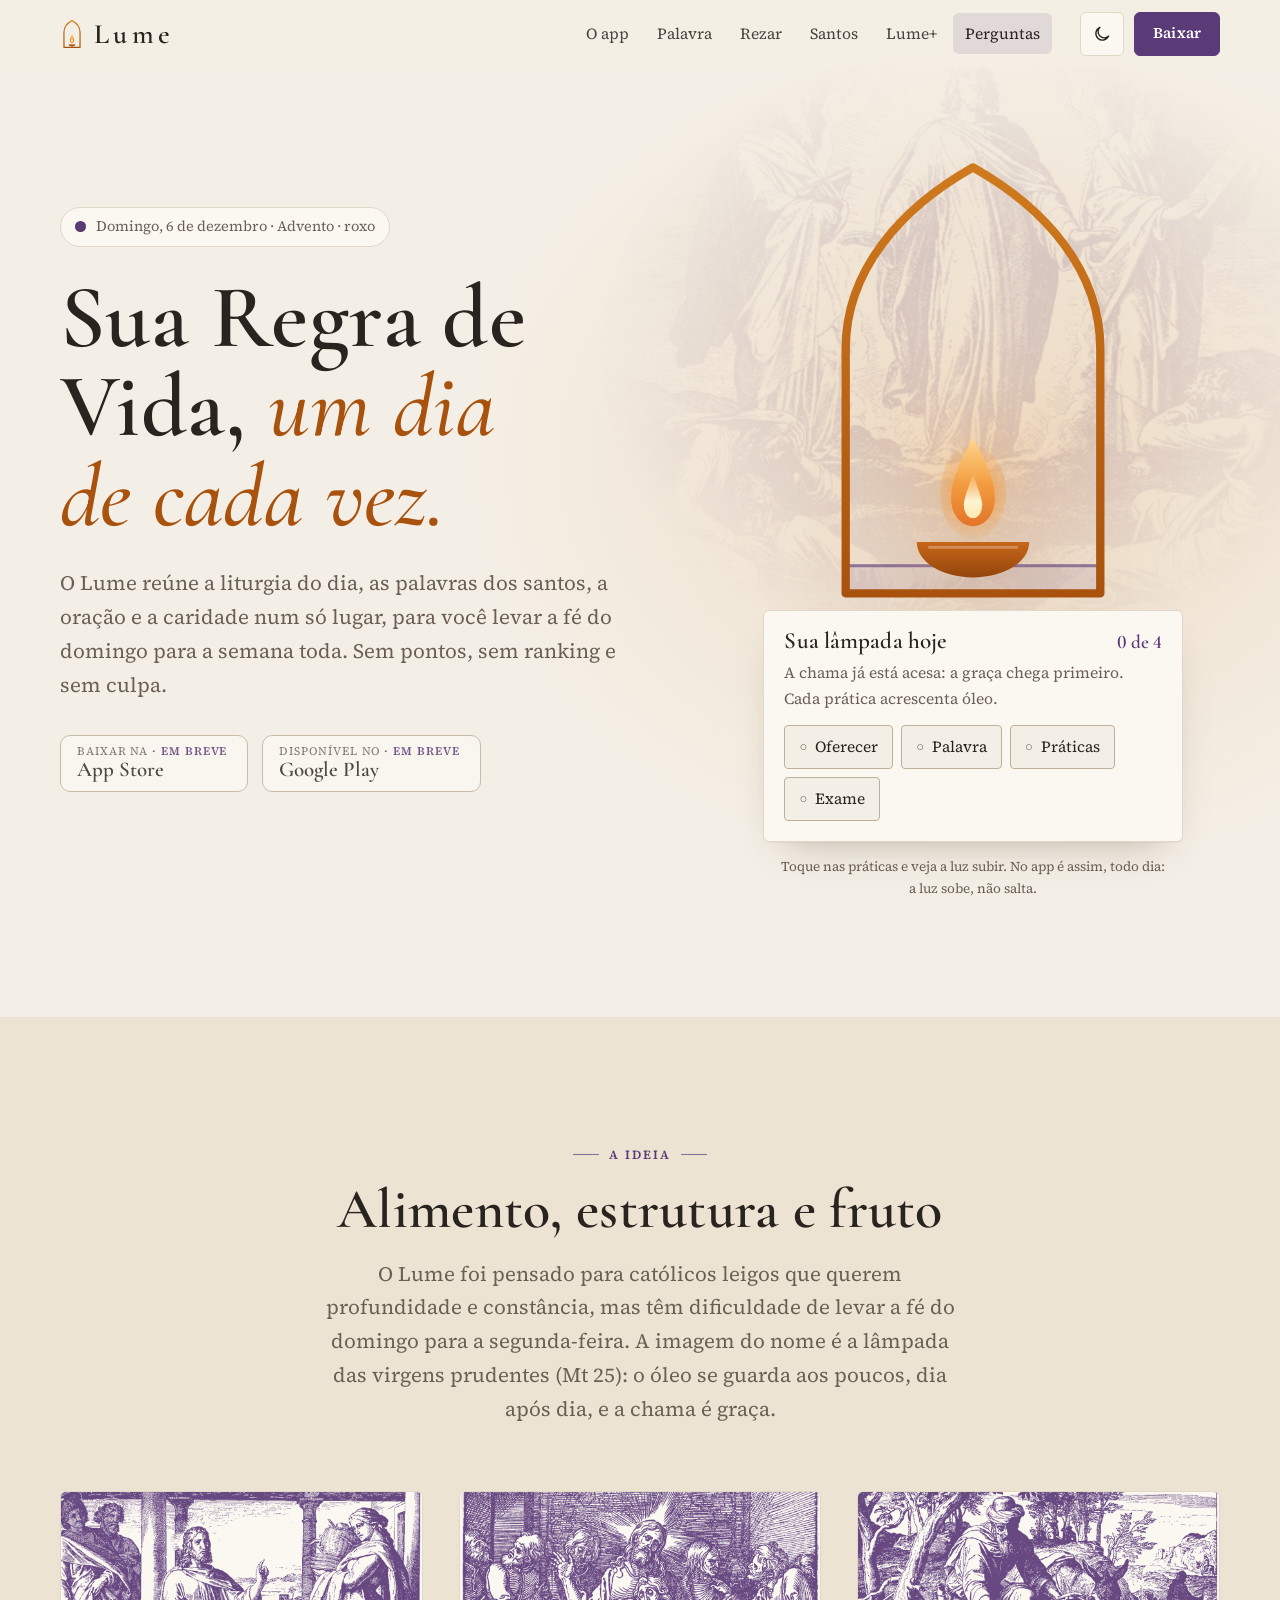
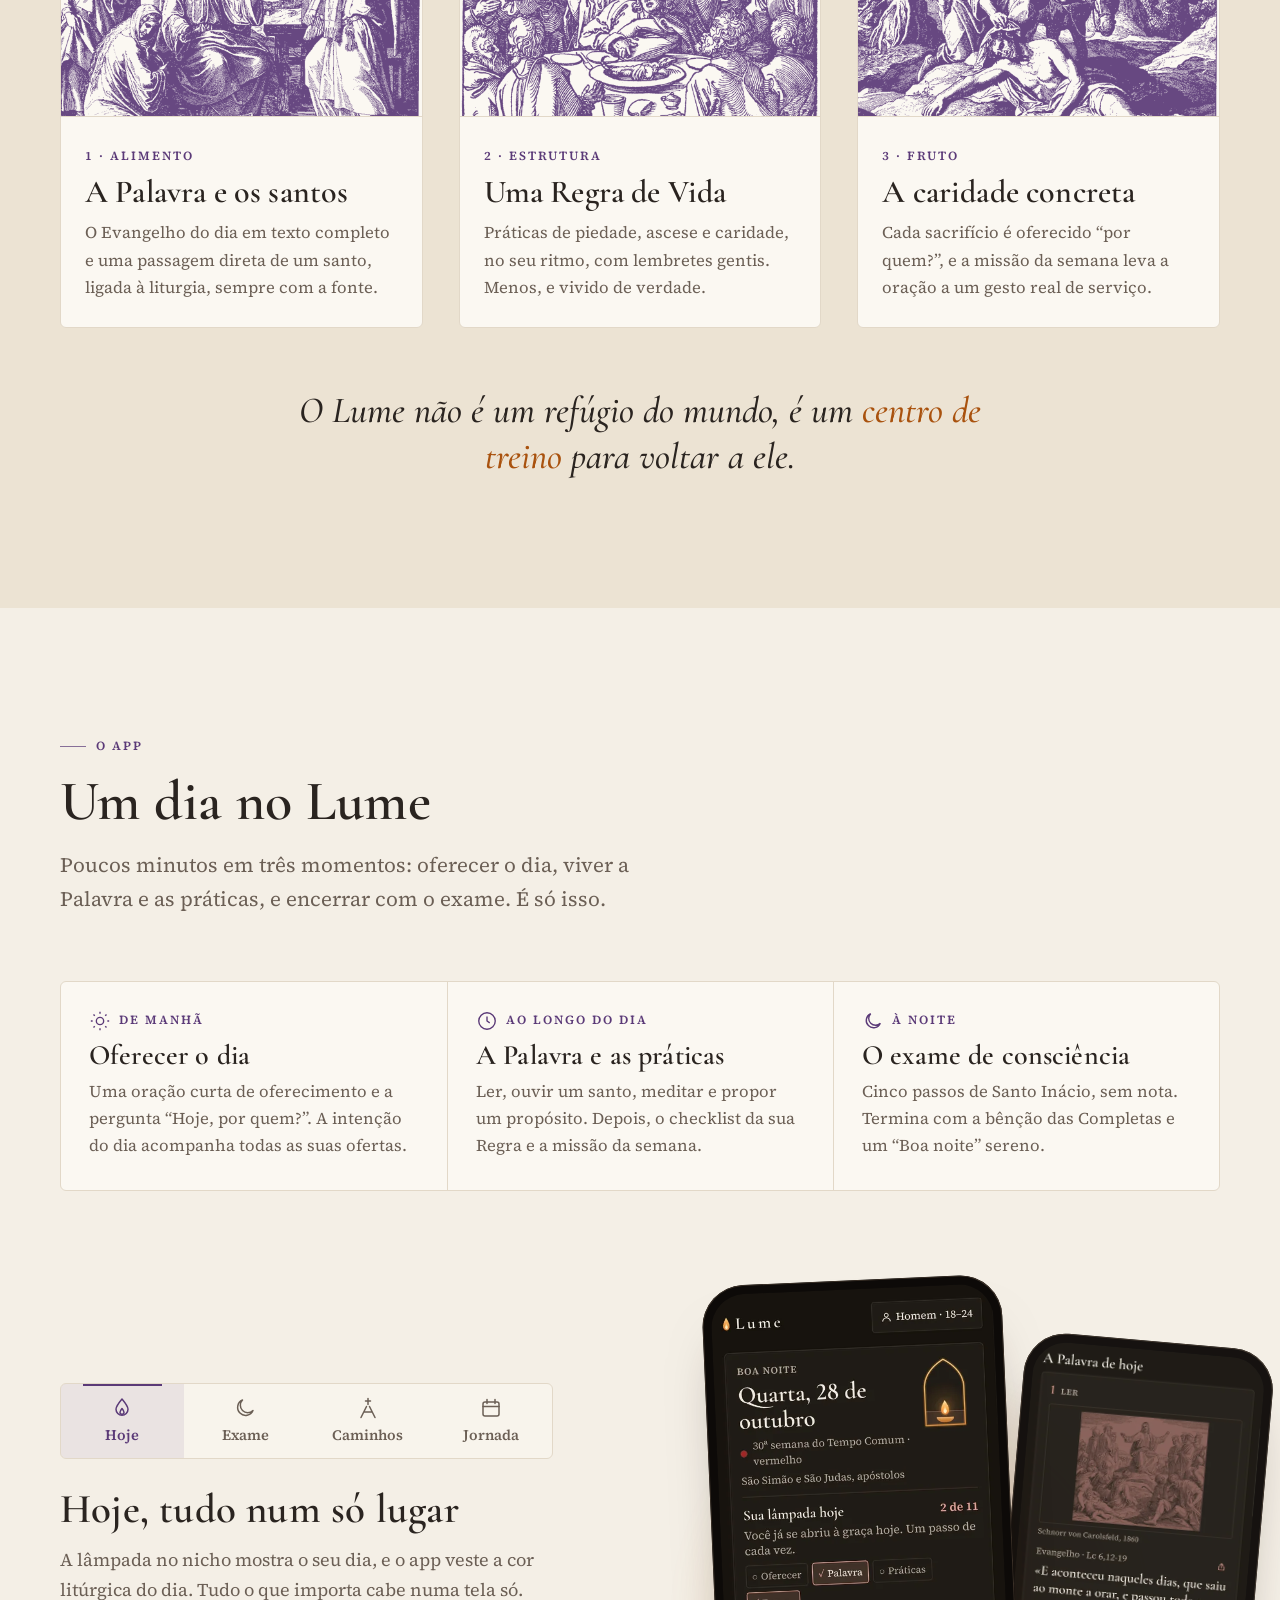
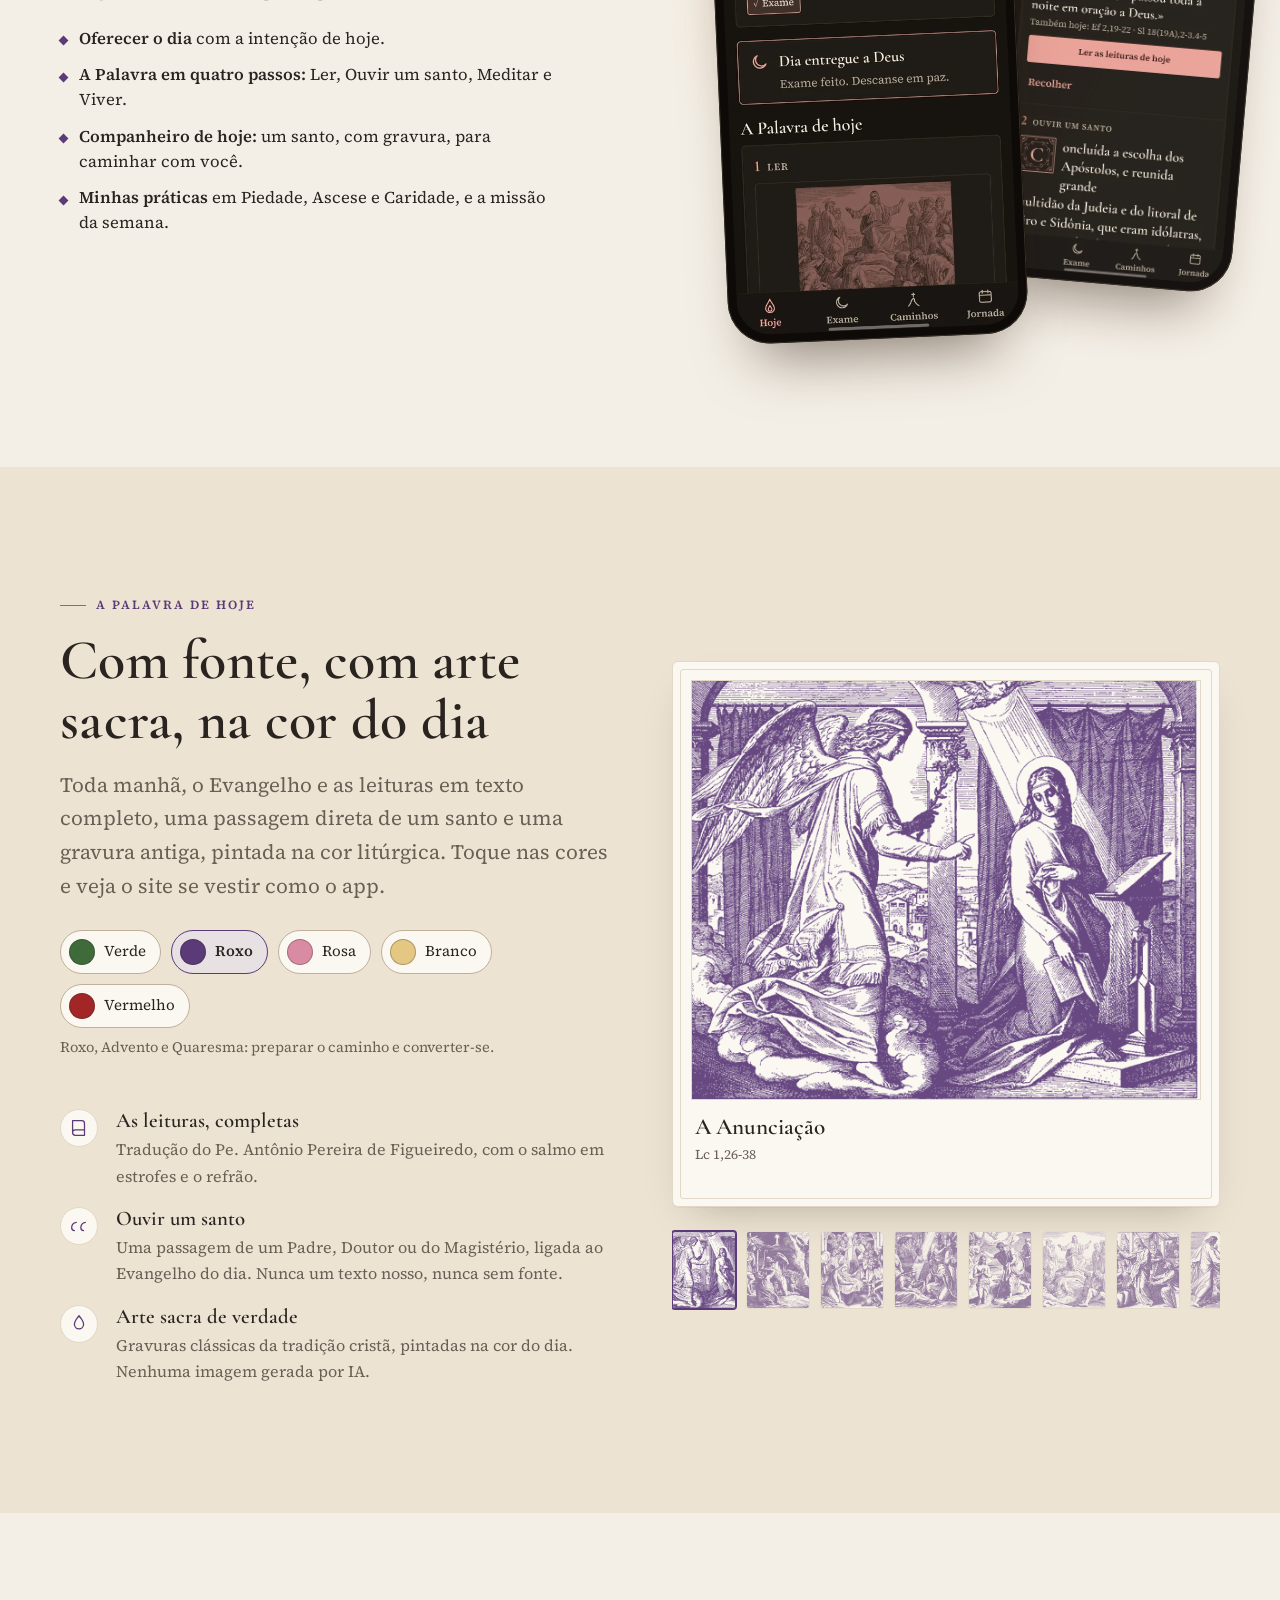
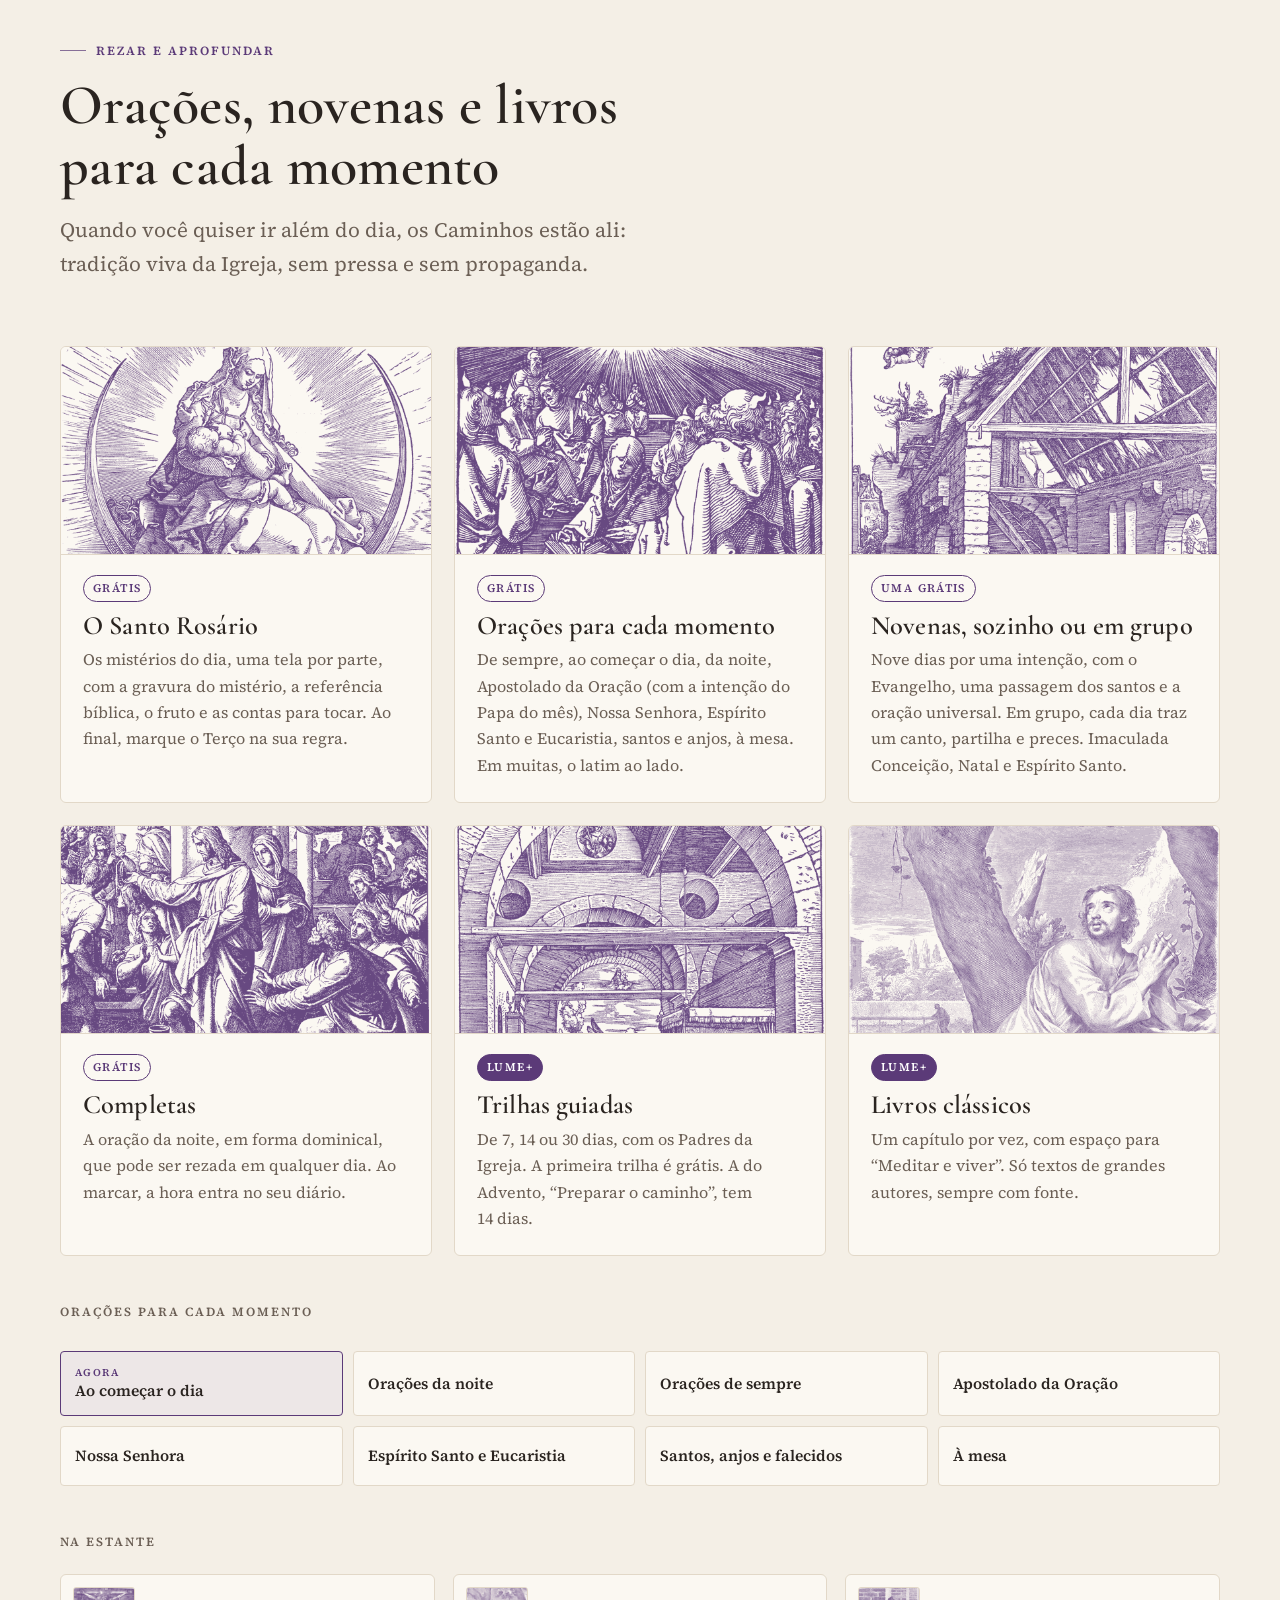
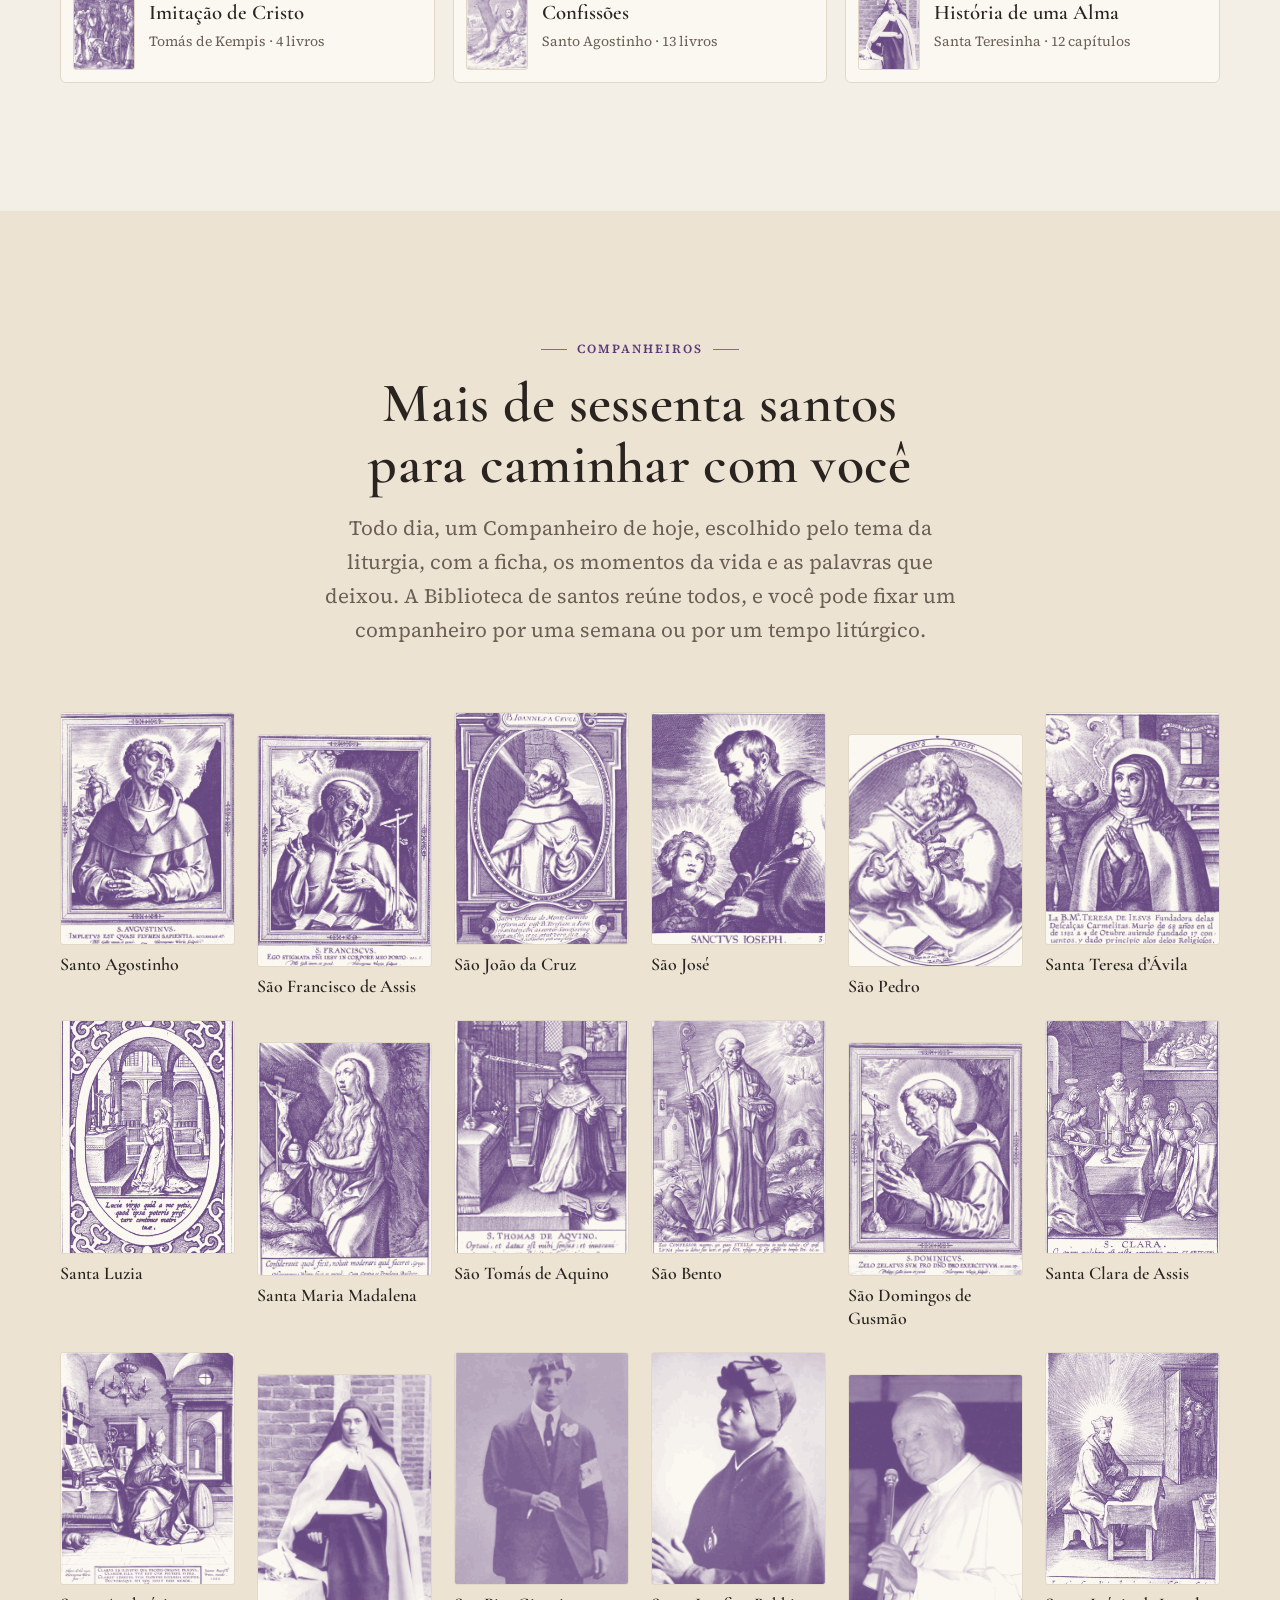
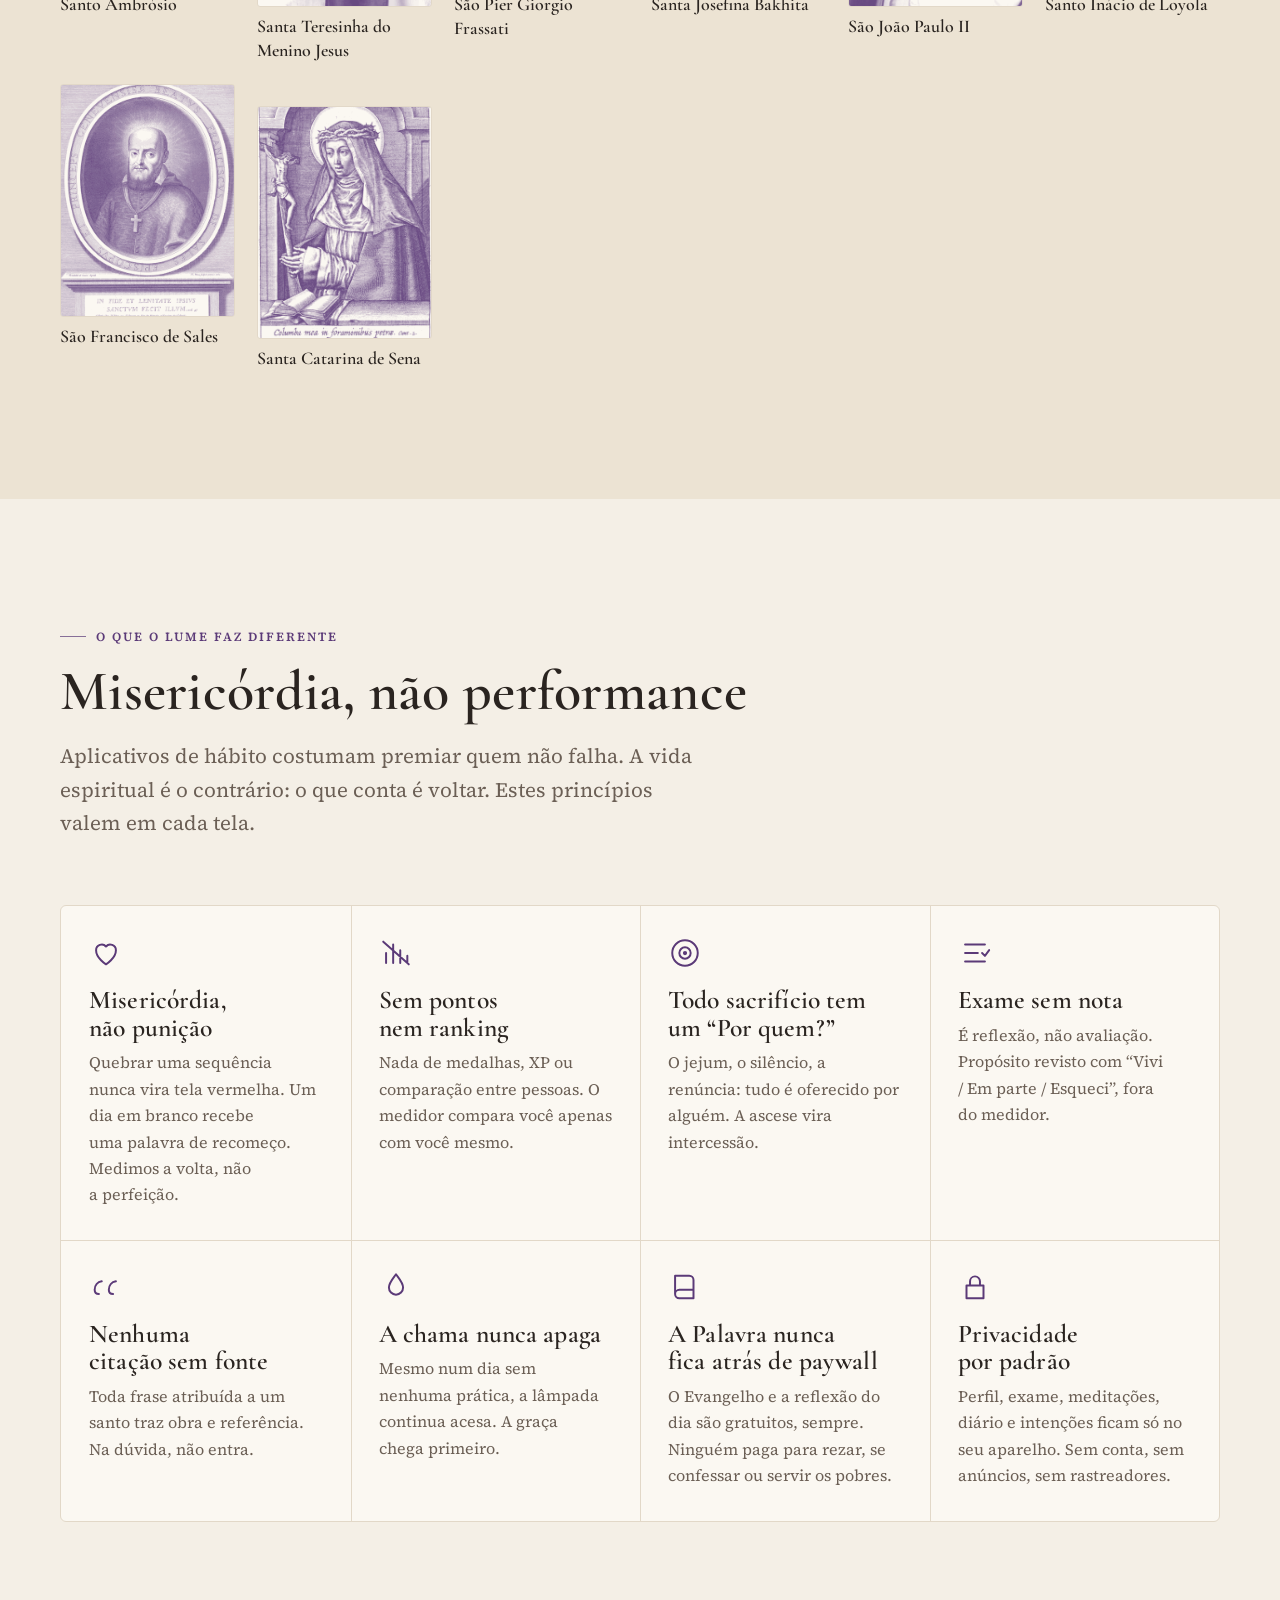
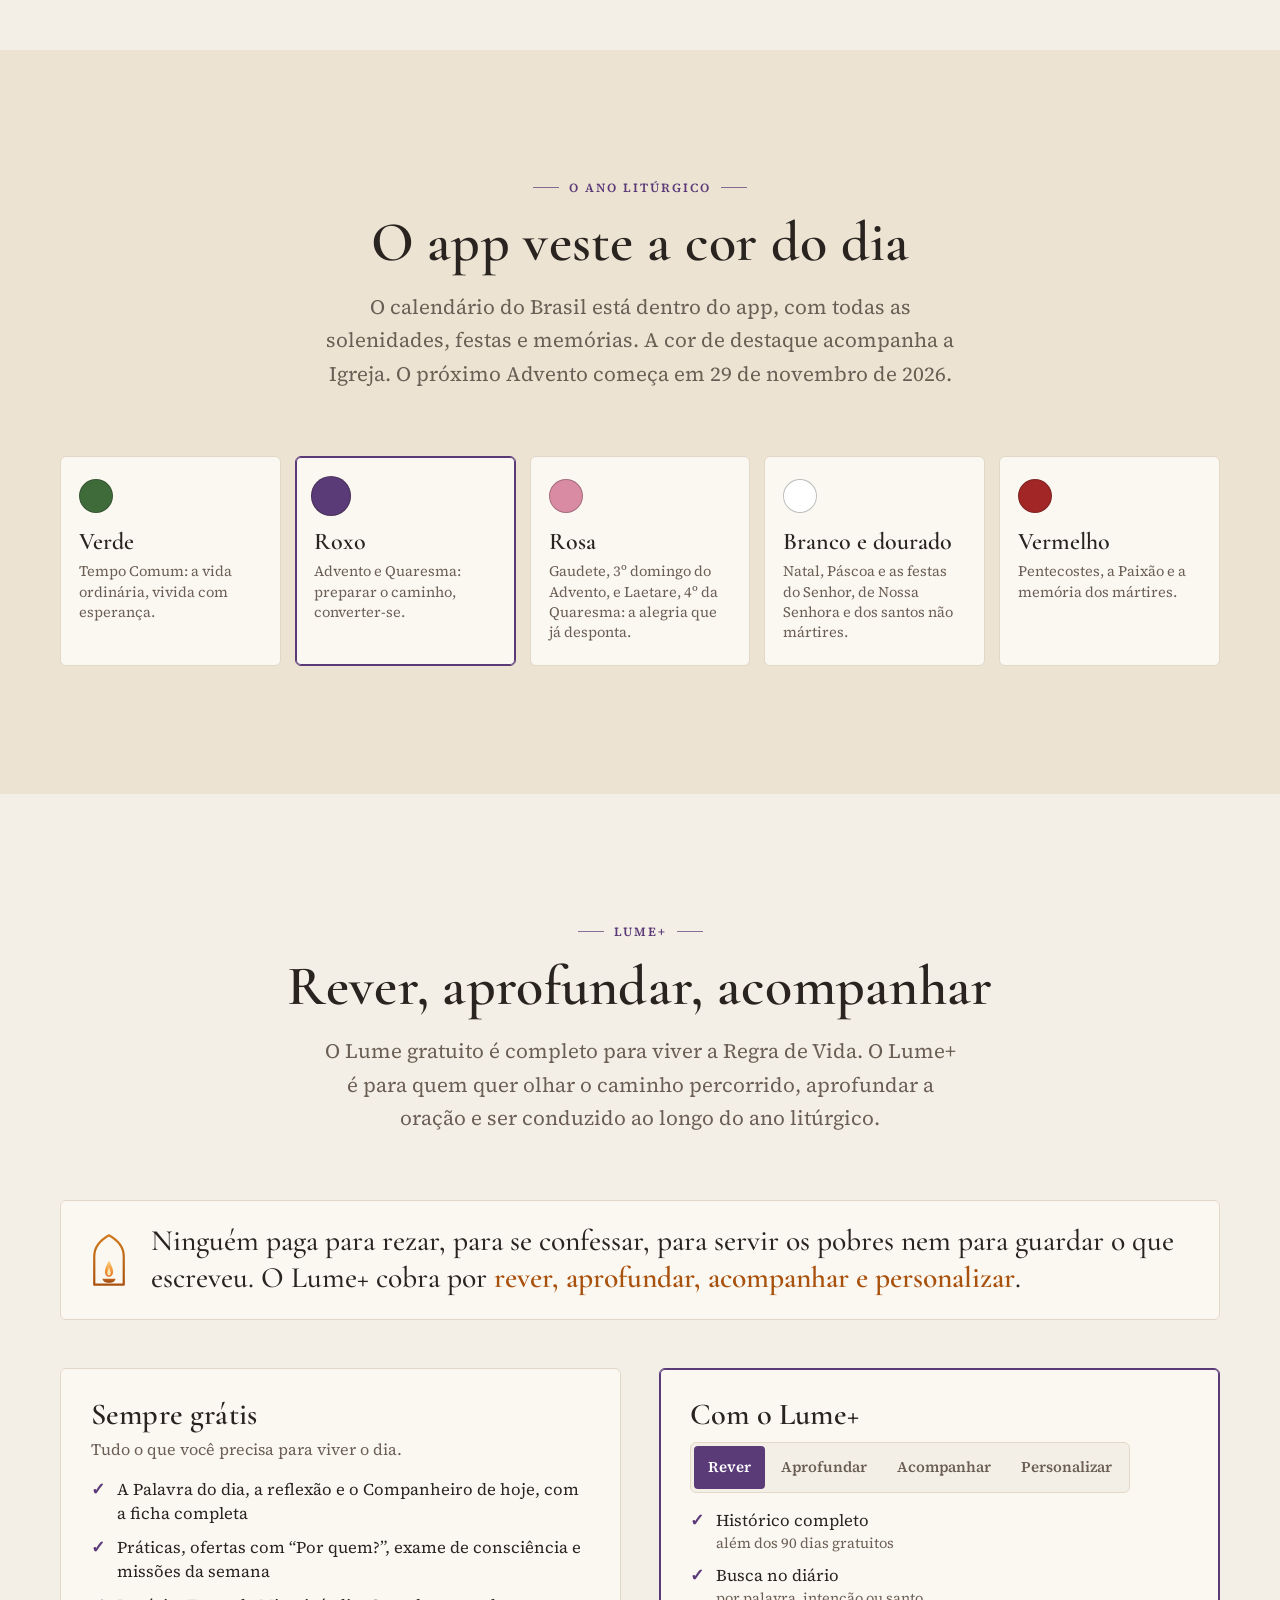
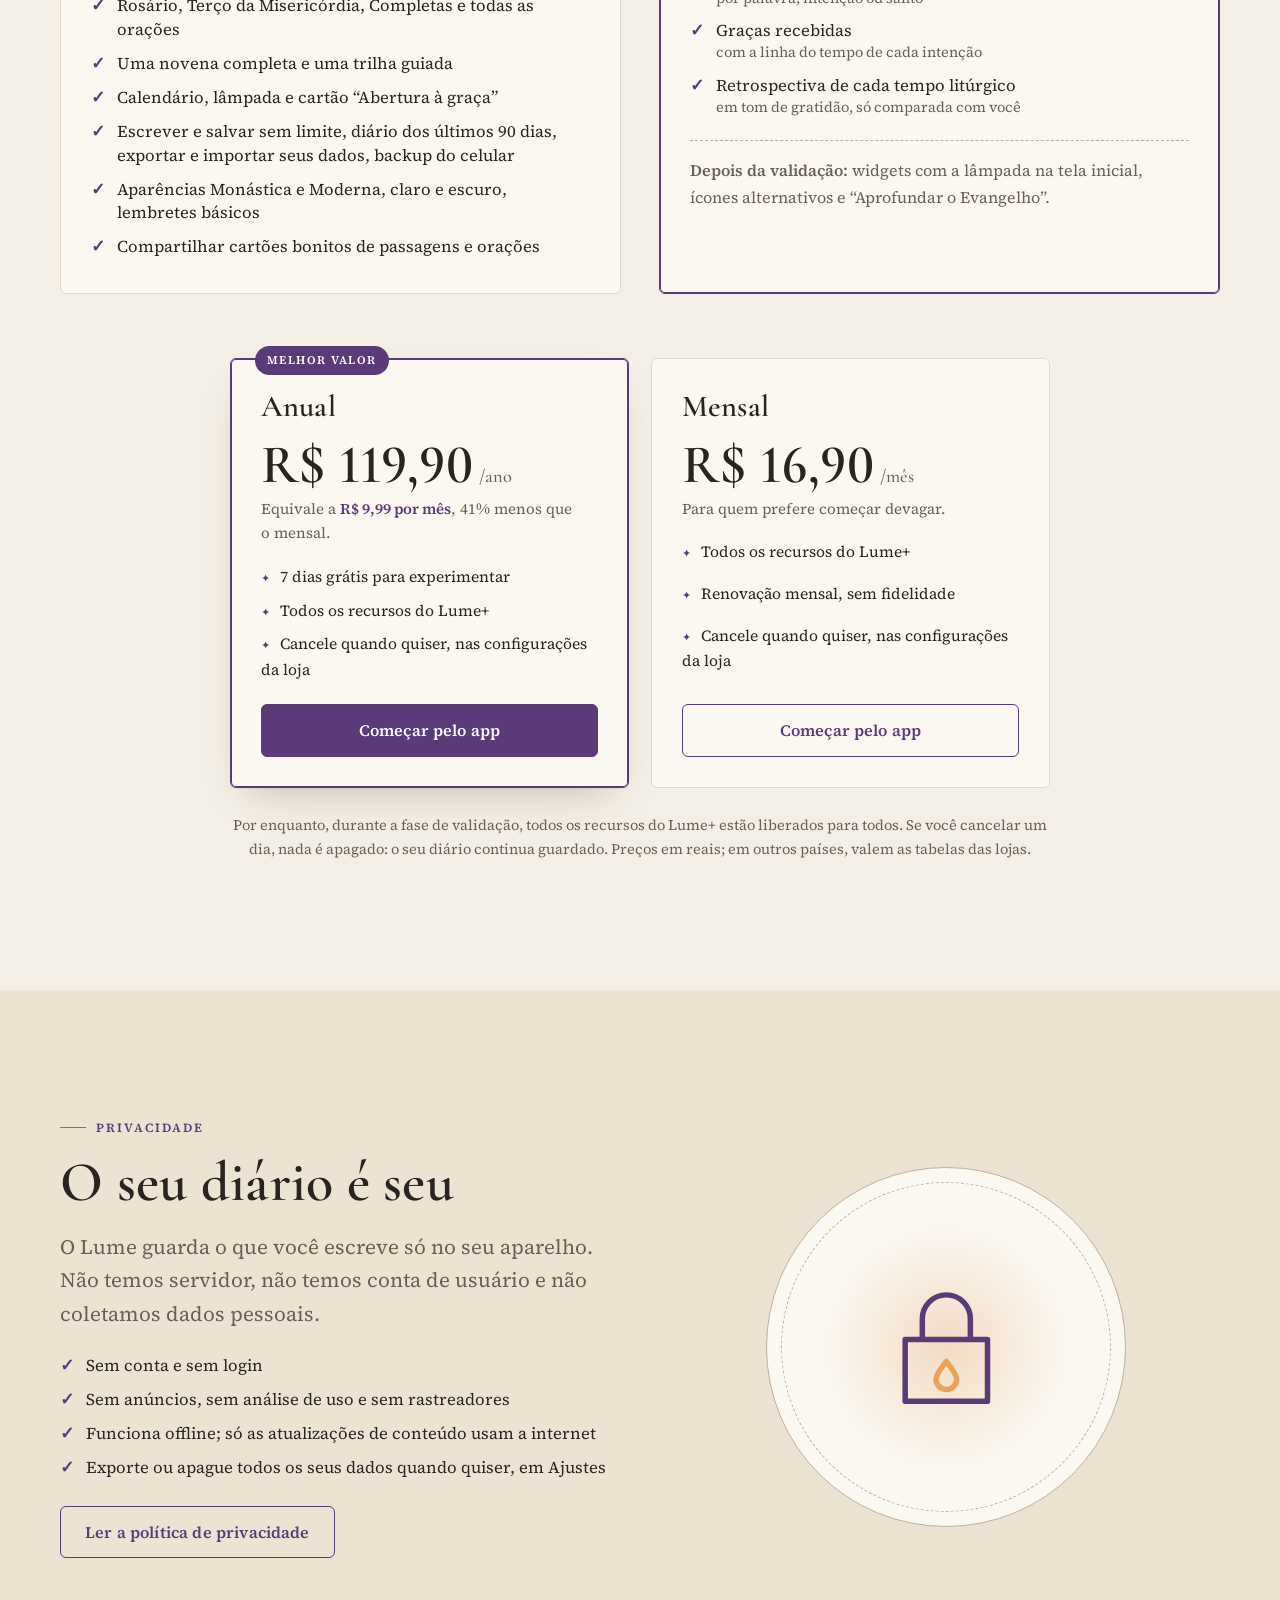
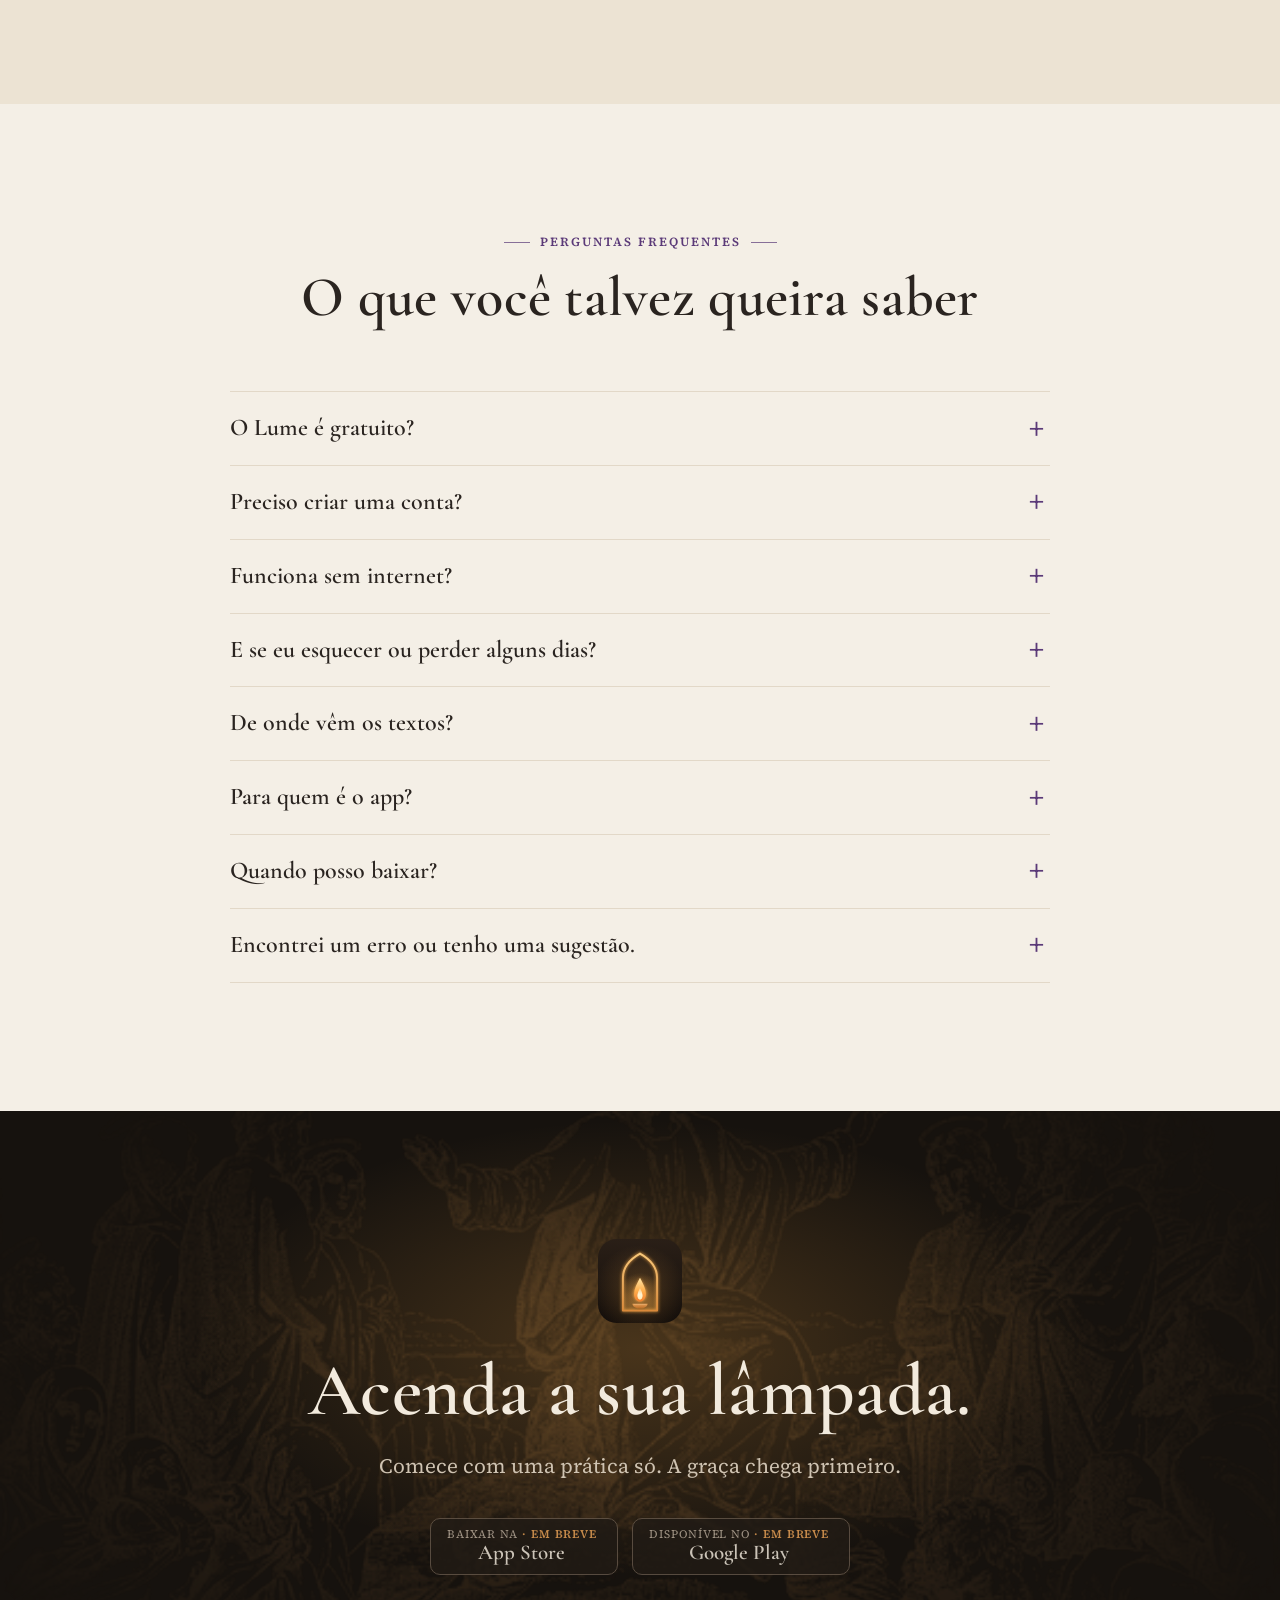
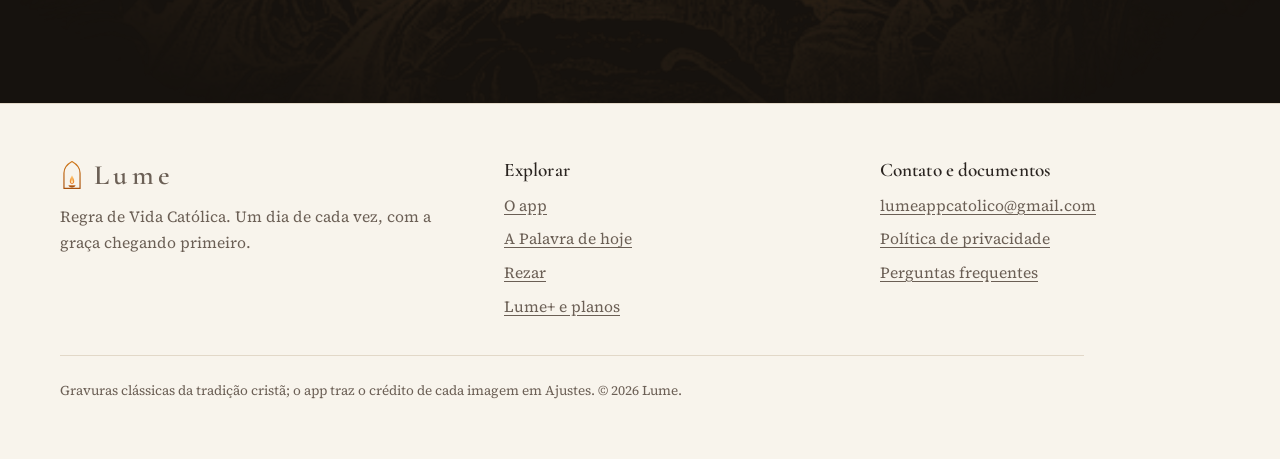
==== index.html @ f5102b64 "Site: remove excesso de menções a domínio público e autoria Co-Authored-By: Claude Sonnet 5.5 <norep" ====
<!doctype html>
<html lang="pt-BR" class="no-js" data-cor="verde">
<head>
<meta charset="utf-8">
<meta name="viewport" content="width=device-width, initial-scale=1, viewport-fit=cover">
<title>Lume — Regra de Vida Católica</title>
<meta name="description" content="O Lume ajuda você a viver uma Regra de Vida católica um dia de cada vez: liturgia do dia, palavras dos santos, orações, exame de consciência e caridade. Sem conta, sem anúncios, tudo no seu aparelho.">
<meta name="theme-color" content="#F4EFE6" media="(prefers-color-scheme: light)">
<meta name="theme-color" content="#16120E" media="(prefers-color-scheme: dark)">
<meta name="color-scheme" content="light dark">
<link rel="canonical" href="https://meiemordem-ui.github.io/lume-privacidade/">
<meta property="og:type" content="website">
<meta property="og:locale" content="pt_BR">
<meta property="og:title" content="Lume — Sua Regra de Vida, um dia de cada vez">
<meta property="og:description" content="Liturgia do dia, palavras dos santos, oração e caridade num só lugar. Sem pontos, sem ranking e sem culpa.">
<meta property="og:image" content="https://meiemordem-ui.github.io/lume-privacidade/img/og.jpg">
<meta property="og:url" content="https://meiemordem-ui.github.io/lume-privacidade/">
<meta name="twitter:card" content="summary_large_image">
<link rel="icon" href="favicon.png" type="image/png">
<link rel="apple-touch-icon" href="apple-touch-icon.png">
<link rel="preload" href="fonts/cormorant-garamond-latin-600-normal.woff2" as="font" type="font/woff2" crossorigin>
<link rel="preload" href="fonts/source-serif-4-latin-400-normal.woff2" as="font" type="font/woff2" crossorigin>
<link rel="stylesheet" href="site.css">
<script>
/* Tema e cor antes da pintura (sem flash). Tudo opcional e só neste aparelho. */
(function(){var d=document.documentElement;d.classList.remove('no-js');
try{var t=localStorage.getItem('lume-tema');if(t==='claro'||t==='escuro'){d.dataset.theme=t==='escuro'?'dark':'light'}}catch(e){}
if(!d.dataset.theme){d.dataset.theme=matchMedia('(prefers-color-scheme: dark)').matches?'dark':'light'}})();
</script>
</head>
<body>
<a class="skip" href="#conteudo">Ir para o conteúdo</a>

<!-- Sprite: lâmpada no nicho (desenho do ícone do app) -->
<svg width="0" height="0" style="position:absolute" aria-hidden="true" focusable="false">
  <defs>
    <linearGradient id="sArco" x1="0" y1="0" x2="0" y2="1"><stop offset="0" stop-color="#D07A1E"/><stop offset="1" stop-color="#A9520E"/></linearGradient>
    <linearGradient id="sTaca" x1="0" y1="0" x2="0" y2="1"><stop offset="0" stop-color="#C7671A"/><stop offset="1" stop-color="#94450C"/></linearGradient>
    <linearGradient id="sChama" x1="0" y1="0" x2="0" y2="1"><stop offset="0" stop-color="#FFD68A"/><stop offset=".55" stop-color="#F29A3E"/><stop offset="1" stop-color="#E2742A"/></linearGradient>
    <symbol id="lampada" viewBox="0 0 100 124">
      <path d="M16.5 118V53.6C16.5 33 31 16.6 50 5.9C69 16.6 83.5 33 83.5 53.6V118Z" fill="none" stroke="url(#sArco)" stroke-width="5" stroke-linejoin="round"/>
      <path d="M35.2 104.5H64.8C64.8 109.6 58.4 113.8 50 113.8C41.6 113.8 35.2 109.6 35.2 104.5Z" fill="url(#sTaca)"/>
      <path d="M50 62.9C54.6 71.7 59.3 80 59.3 88.5C59.3 95.4 55.1 100.3 50 100.3C44.9 100.3 40.7 95.4 40.7 88.5C40.7 80 45.4 71.7 50 62.9Z" fill="url(#sChama)"/>
      <path d="M50 78.4C51.8 82.8 53.9 89.3 53.9 91C53.9 94.6 52.2 96.9 50 96.9C47.8 96.9 46.1 94.6 46.1 91C46.1 89.3 48.2 82.8 50 78.4Z" fill="#FFE9B5"/>
    </symbol>
  </defs>
</svg>

<header class="hdr" id="topo">
  <div class="wrap">
    <a class="brand" href="#topo" aria-label="Lume, início"><svg aria-hidden="true"><use href="#lampada"/></svg><span>Lume</span></a>
    <nav class="nav" id="nav" aria-label="Principal">
      <a href="#app">O app</a>
      <a href="#palavra">Palavra</a>
      <a href="#rezar">Rezar</a>
      <a href="#santos">Santos</a>
      <a href="#lumeplus">Lume+</a>
      <a href="#perguntas">Perguntas</a>
    </nav>
    <div class="hdr-tools">
      <button class="icon-btn" id="tema" type="button" aria-label="Alternar claro e escuro" title="Claro / escuro">
        <svg viewBox="0 0 24 24" aria-hidden="true"><path class="sun" d="M12 8a4 4 0 1 0 0 8 4 4 0 0 0 0-8zM12 2v2M12 20v2M4.9 4.9l1.4 1.4M17.7 17.7l1.4 1.4M2 12h2M20 12h2M4.9 19.1l1.4-1.4M17.7 6.3l1.4-1.4"/></svg>
      </button>
      <a class="btn" href="#baixar">Baixar</a>
      <button class="icon-btn burger" id="burger" type="button" aria-label="Abrir menu" aria-expanded="false" aria-controls="nav">
        <svg viewBox="0 0 24 24" aria-hidden="true"><path d="M4 7h16M4 12h16M4 17h16"/></svg>
      </button>
    </div>
  </div>
  <div class="progress" id="progress" aria-hidden="true"></div>
</header>

<main id="conteudo">

<!-- HERO -->
<section class="hero" id="inicio" aria-labelledby="h-hero">
  <div class="hero-bg" aria-hidden="true"><div class="grav-bg" style="--ar:560/461;--img:url(img/gravuras/schnorr-195.webp)"></div></div>
  <div class="wrap hero-grid">
    <div>
      <p class="today rv" id="hoje"><span class="dot"></span><span id="hoje-txt">Regra de Vida Católica</span></p>
      <h1 id="h-hero" class="rv" style="--d:.05s">Sua Regra de Vida, <em>um dia de cada vez.</em></h1>
      <p class="lead rv" style="--d:.12s">O Lume reúne a liturgia do dia, as palavras dos santos, a oração e a caridade num só lugar, para você levar a fé do domingo para a semana toda. Sem pontos, sem ranking e sem culpa.</p>
      <div class="cta-row rv" id="baixar" style="--d:.2s">
        <a class="store soon" href="#baixar" data-loja="ios" aria-disabled="true"><span><small>Baixar na</small><strong>App Store</strong></span></a>
        <a class="store soon" href="#baixar" data-loja="android" aria-disabled="true"><span><small>Disponível no</small><strong>Google Play</strong></span></a>
      </div>
      <p class="hero-note rv" style="--d:.28s"><span>Gratuito para começar</span><span>Sem conta</span><span>Funciona offline</span><span>iPhone e Android</span></p>
    </div>

    <div class="hero-demo rv" style="--d:.15s">
      <div class="nicho">
        <svg id="lamp" viewBox="0 0 100 124" role="img" aria-label="Lâmpada com 0 de 4 práticas vividas hoje">
          <defs>
            <linearGradient id="hArco" x1="0" y1="0" x2="0" y2="1"><stop offset="0" style="stop-color:var(--arc1)"/><stop offset="1" style="stop-color:var(--arc2)"/></linearGradient>
            <linearGradient id="hTaca" x1="0" y1="0" x2="0" y2="1"><stop offset="0" style="stop-color:var(--taca1)"/><stop offset="1" style="stop-color:var(--taca2)"/></linearGradient>
            <linearGradient id="hChama" x1="0" y1="0" x2="0" y2="1"><stop offset="0" stop-color="#FFD68A"/><stop offset=".55" stop-color="#F29A3E"/><stop offset="1" stop-color="#E2742A"/></linearGradient>
            <linearGradient id="hMiolo" x1="0" y1="0" x2="0" y2="1"><stop offset="0" stop-color="#FFF3D1" stop-opacity=".1"/><stop offset=".6" stop-color="#FFF3D1"/><stop offset="1" stop-color="#FFE9B5"/></linearGradient>
            <linearGradient id="hLuz" x1="0" y1="1" x2="0" y2="0"><stop offset="0" style="stop-color:var(--accent);stop-opacity:.34"/><stop offset="1" style="stop-color:var(--accent);stop-opacity:.1"/></linearGradient>
            <radialGradient id="hHalo" cx="50" cy="86" r="40" gradientUnits="userSpaceOnUse"><stop offset="0" stop-color="#FFB85C" stop-opacity=".75"/><stop offset=".45" stop-color="#FFB85C" stop-opacity=".22"/><stop offset="1" stop-color="#FFB85C" stop-opacity="0"/></radialGradient>
            <radialGradient id="hBril" cx="50" cy="86" r="22" gradientUnits="userSpaceOnUse"><stop offset="0" stop-color="#F29A3E" stop-opacity=".8"/><stop offset="1" stop-color="#F29A3E" stop-opacity="0"/></radialGradient>
            <clipPath id="hDentro"><path d="M16.5 118V53.6C16.5 33 31 16.6 50 5.9C69 16.6 83.5 33 83.5 53.6V118Z"/></clipPath>
          </defs>
          <path class="brilho-arco" d="M16.5 118V53.6C16.5 33 31 16.6 50 5.9C69 16.6 83.5 33 83.5 53.6V118Z" fill="none" stroke="#FFB04A" stroke-width="6" stroke-linejoin="round" style="opacity:var(--arc-glow,0)"/>
          <g clip-path="url(#hDentro)">
            <rect class="luz" id="lamp-luz" x="14" y="22" width="72" height="96" fill="url(#hLuz)"/>
            <rect class="luz" id="lamp-luz-top" x="14" y="22" width="72" height=".8" style="fill:var(--accent);opacity:.6"/>
          </g>
          <circle class="halo" id="lamp-halo" cx="50" cy="86" r="40" fill="url(#hHalo)" opacity=".3"/>
          <path d="M16.5 118V53.6C16.5 33 31 16.6 50 5.9C69 16.6 83.5 33 83.5 53.6V118Z" fill="none" stroke="url(#hArco)" stroke-width="2.2" stroke-linejoin="round"/>
          <path d="M35.2 104.5H64.8C64.8 109.6 58.4 113.8 50 113.8C41.6 113.8 35.2 109.6 35.2 104.5Z" fill="url(#hTaca)"/>
          <path d="M38.5 105.9H61.5" stroke="#fff" stroke-opacity=".28" stroke-width=".7" stroke-linecap="round"/>
          <g class="flama-wrap" id="lamp-chama">
            <g class="flama">
              <ellipse cx="50" cy="86" rx="14" ry="20" fill="url(#hBril)"/>
              <path d="M50 62.9C54.6 71.7 59.3 80 59.3 88.5C59.3 95.4 55.1 100.3 50 100.3C44.9 100.3 40.7 95.4 40.7 88.5C40.7 80 45.4 71.7 50 62.9Z" fill="url(#hChama)"/>
              <path d="M50 78.4C51.8 82.8 53.9 89.3 53.9 91C53.9 94.6 52.2 96.9 50 96.9C47.8 96.9 46.1 94.6 46.1 91C46.1 89.3 48.2 82.8 50 78.4Z" fill="url(#hMiolo)"/>
            </g>
          </g>
        </svg>
      </div>
      <div class="meter" role="group" aria-labelledby="m-h">
        <h3 id="m-h">Sua lâmpada hoje <b id="m-n">0 de 4</b></h3>
        <p id="m-t" aria-live="polite">A chama já está acesa: a graça chega primeiro. Cada prática acrescenta óleo.</p>
        <div class="chips">
          <button class="chip" type="button" aria-pressed="false" data-p="Oferecer">Oferecer</button>
          <button class="chip" type="button" aria-pressed="false" data-p="Palavra">Palavra</button>
          <button class="chip" type="button" aria-pressed="false" data-p="Práticas">Práticas</button>
          <button class="chip" type="button" aria-pressed="false" data-p="Exame">Exame</button>
        </div>
      </div>
      <p class="demo-hint">Toque nas práticas e veja a luz subir. No app é assim, todo dia: a luz sobe, não salta.</p>
    </div>
  </div>
</section>

<!-- A IDEIA -->
<section id="ideia" class="band" aria-labelledby="h-ideia">
  <div class="wrap">
    <div class="sec-head center rv">
      <p class="eyebrow">A ideia</p>
      <h2 class="h2" id="h-ideia">Alimento, estrutura e fruto</h2>
      <p class="lead">O Lume foi pensado para católicos leigos que querem profundidade e constância, mas têm dificuldade de levar a fé do domingo para a segunda-feira. A imagem do nome é a lâmpada das virgens prudentes (Mt 25): o óleo se guarda aos poucos, dia após dia, e a chama é graça.</p>
    </div>
    <div class="trio">
      <article class="pillar rv">
        <div class="grav" style="--ar:16/10;--img:url(img/gravuras/schnorr-196.webp)" role="img" aria-label="Gravura: Marta e Maria"></div>
        <div class="pillar-body"><small>1 · Alimento</small><h3>A Palavra e os santos</h3><p>O Evangelho do dia em texto completo e uma passagem direta de um santo, ligada à liturgia, sempre com a fonte.</p></div>
      </article>
      <article class="pillar rv" style="--d:.1s">
        <div class="grav" style="--ar:16/10;--img:url(img/gravuras/durer-387407.webp)" role="img" aria-label="Gravura: a Última Ceia, de Dürer"></div>
        <div class="pillar-body"><small>2 · Estrutura</small><h3>Uma Regra de Vida</h3><p>Práticas de piedade, ascese e caridade, no seu ritmo, com lembretes gentis. Menos, e vivido de verdade.</p></div>
      </article>
      <article class="pillar rv" style="--d:.2s">
        <div class="grav" style="--ar:16/10;--img:url(img/gravuras/schnorr-197.webp)" role="img" aria-label="Gravura: o bom samaritano"></div>
        <div class="pillar-body"><small>3 · Fruto</small><h3>A caridade concreta</h3><p>Cada sacrifício é oferecido “por quem?”, e a missão da semana leva a oração a um gesto real de serviço.</p></div>
      </article>
    </div>
    <p class="verse rv">O Lume não é um refúgio do mundo, é um <span>centro de treino</span> para voltar a ele.</p>
  </div>
</section>

<!-- O APP -->
<section id="app" aria-labelledby="h-app">
  <div class="wrap">
    <div class="sec-head rv">
      <p class="eyebrow">O app</p>
      <h2 class="h2" id="h-app">Um dia no Lume</h2>
      <p class="lead">Poucos minutos em três momentos: oferecer o dia, viver a Palavra e as práticas, e encerrar com o exame. É só isso.</p>
    </div>
    <div class="day rv">
      <div><div class="t"><svg viewBox="0 0 24 24"><path d="M12 8a4 4 0 1 0 0 8 4 4 0 0 0 0-8zM12 2v2M12 20v2M4.9 4.9l1.4 1.4M17.7 17.7l1.4 1.4M2 12h2M20 12h2M4.9 19.1l1.4-1.4M17.7 6.3l1.4-1.4"/></svg>De manhã</div><h3>Oferecer o dia</h3><p>Uma oração curta de oferecimento e a pergunta “Hoje, por quem?”. A intenção do dia acompanha todas as suas ofertas.</p></div>
      <div><div class="t"><svg viewBox="0 0 24 24"><circle cx="12" cy="12" r="9"/><path d="M12 7v5l3 2"/></svg>Ao longo do dia</div><h3>A Palavra e as práticas</h3><p>Ler, ouvir um santo, meditar e propor um propósito. Depois, o checklist da sua Regra e a missão da semana.</p></div>
      <div><div class="t"><svg viewBox="0 0 24 24"><path d="M20 14.5A8 8 0 1 1 9.5 4a6.5 6.5 0 0 0 10.5 10.5z"/></svg>À noite</div><h3>O exame de consciência</h3><p>Cinco passos de Santo Inácio, sem nota. Termina com a bênção das Completas e um “Boa noite” sereno.</p></div>
    </div>

    <div class="tour">
      <div class="rv">
        <div class="tabbar" role="tablist" aria-label="Abas do app">
          <button class="tab" role="tab" id="tab-hoje" aria-controls="p-hoje" aria-selected="true" data-tab="hoje"><svg viewBox="0 0 24 24"><path d="M12 3c3.5 4.2 6 7.2 6 10.2A6 6 0 0 1 6 13.2C6 10.2 8.5 7.2 12 3z"/><path d="M12 12.5c1.2 1.5 2 2.6 2 3.7a2 2 0 0 1-4 0c0-1.100.8-2.200 2-3.700z"/></svg>Hoje</button>
          <button class="tab" role="tab" id="tab-exame" aria-controls="p-exame" aria-selected="false" tabindex="-1" data-tab="exame"><svg viewBox="0 0 24 24"><path d="M20 14.5A8 8 0 1 1 9.5 4a6.5 6.5 0 0 0 10.5 10.5z"/></svg>Exame</button>
          <button class="tab" role="tab" id="tab-caminhos" aria-controls="p-caminhos" aria-selected="false" tabindex="-1" data-tab="caminhos"><svg viewBox="0 0 24 24"><path d="M12 2.5v6M9.500 5h5M5 21.500l5.500-11M19 21.500l-5.500-11M8.200 16h7.600"/></svg>Caminhos</button>
          <button class="tab" role="tab" id="tab-jornada" aria-controls="p-jornada" aria-selected="false" tabindex="-1" data-tab="jornada"><svg viewBox="0 0 24 24"><rect x="4" y="6" width="16" height="14" rx="2"/><path d="M4 10.500h16M8 3.500v4M16 3.500v4"/></svg>Jornada</button>
        </div>

        <div class="panel" role="tabpanel" id="p-hoje" aria-labelledby="tab-hoje">
          <h3>Hoje, tudo num só lugar</h3>
          <p>A lâmpada no nicho mostra o seu dia, e o app veste a cor litúrgica do dia. Tudo o que importa cabe numa tela só.</p>
          <ul class="ticks">
            <li><span><b>Oferecer o dia</b> com a intenção de hoje.</span></li>
            <li><span><b>A Palavra em quatro passos:</b> Ler, Ouvir um santo, Meditar e Viver.</span></li>
            <li><span><b>Companheiro de hoje:</b> um santo, com gravura, para caminhar com você.</span></li>
            <li><span><b>Minhas práticas</b> em Piedade, Ascese e Caridade, e a missão da semana.</span></li>
          </ul>
        </div>
        <div class="panel" role="tabpanel" id="p-exame" aria-labelledby="tab-exame" hidden>
          <h3>Um exame sem nota</h3>
          <p>Cinco passos de Santo Inácio (Exercícios Espirituais, 43), um de cada vez. É reflexão, não avaliação: cada resposta recebe uma palavra de misericórdia, nunca de cobrança. Toque no celular ao lado para percorrer.</p>
          <ul class="ticks">
            <li><span>Há também um exame <b>pelos Dez Mandamentos</b>, para a preparação da Confissão.</span></li>
            <li><span>Se o dia virar de madrugada, o exame ainda é do dia anterior (até as 2h).</span></li>
          </ul>
        </div>
        <div class="panel" role="tabpanel" id="p-caminhos" aria-labelledby="tab-caminhos" hidden>
          <h3>Caminhos para rezar e caminhar</h3>
          <p>O que você começa e vive nos próximos dias: o Rosário do dia, orações para cada momento, novenas, trilhas guiadas, livros e a Biblioteca de santos.</p>
          <ul class="ticks">
            <li><span><b>Em andamento:</b> a próxima novena ou trilha, com o dia certo de rezar.</span></li>
            <li><span><b>Orações</b> para cada hora, com latim em muitas delas.</span></li>
            <li><span><b>Livros</b> clássicos da espiritualidade, um capítulo por vez.</span></li>
          </ul>
        </div>
        <div class="panel" role="tabpanel" id="p-jornada" aria-labelledby="tab-jornada" hidden>
          <h3>Sua jornada, comparada só com você</h3>
          <p>Um calendário com intensidade suave, o diário de cada dia e o cartão “Abertura à graça”, que compara o seu mês apenas com o seu próprio mês anterior.</p>
          <ul class="ticks">
            <li><span>Sem número de sequência e sem “você falhou”: a Jornada destaca os <b>recomeços</b>.</span></li>
            <li><span>Tudo o que você escreve fica <b>só no seu aparelho</b>.</span></li>
          </ul>
        </div>
      </div>

      <div class="rv" style="--d:.1s">
        <div class="phones" id="phones">
          <span class="glow" aria-hidden="true"></span>
          <div class="phone a" id="ph-a"><img src="img/app/captura-1.webp" width="480" height="1091" alt="Tela Hoje do Lume com a lâmpada no nicho, o tempo litúrgico e as práticas do dia" loading="lazy"></div>
          <div class="phone b" id="ph-b"><img src="img/app/captura-2.webp" width="480" height="1091" alt="Tela da Palavra de hoje com gravura e o Evangelho" loading="lazy"></div>
          <div class="exame" id="exame-demo" hidden aria-label="Demonstração do exame de consciência"></div>
        </div>
      </div>
    </div>
  </div>
</section>

<!-- PALAVRA -->
<section id="palavra" class="band" aria-labelledby="h-pal">
  <div class="wrap pal">
    <div class="rv">
      <p class="eyebrow">A Palavra de hoje</p>
      <h2 class="h2" id="h-pal">Com fonte, com arte sacra, na cor do dia</h2>
      <p class="lead">Toda manhã, o Evangelho e as leituras em texto completo, uma passagem direta de um santo e uma gravura antiga, pintada na cor litúrgica. Toque nas cores e veja o site se vestir como o app.</p>
      <div class="swatches" id="swatches" role="group" aria-label="Cor litúrgica">
        <button class="sw" type="button" data-c="verde" style="--c:#3F6B3A" aria-pressed="true"><i></i>Verde</button>
        <button class="sw" type="button" data-c="roxo" style="--c:#5B3A78" aria-pressed="false"><i></i>Roxo</button>
        <button class="sw" type="button" data-c="rosa" style="--c:#D98BA3" aria-pressed="false"><i></i>Rosa</button>
        <button class="sw" type="button" data-c="branco" style="--c:#E4C783" aria-pressed="false"><i></i>Branco</button>
        <button class="sw" type="button" data-c="vermelho" style="--c:#A32626" aria-pressed="false"><i></i>Vermelho</button>
      </div>
      <p class="swatch-note" id="sw-nota" aria-live="polite"></p>
      <div class="facts">
        <div class="fact"><svg viewBox="0 0 24 24"><path d="M5 4h10a3 3 0 0 1 3 3v13H8a3 3 0 0 1-3-3V4zM5 17a3 3 0 0 1 3-3h10"/></svg><div><b>As leituras, completas</b><p>Tradução do Pe. Antônio Pereira de Figueiredo, com o salmo em estrofes e o refrão.</p></div></div>
        <div class="fact"><svg viewBox="0 0 24 24"><path d="M7 17c-2 0-3-1.200-3-3 0-3 2-5.500 5-6M17 17c-2 0-3-1.200-3-3 0-3 2-5.500 5-6"/></svg><div><b>Ouvir um santo</b><p>Uma passagem de um Padre, Doutor ou do Magistério, ligada ao Evangelho do dia. Nunca um texto nosso, nunca sem fonte.</p></div></div>
        <div class="fact"><svg viewBox="0 0 24 24"><path d="M12 3c2.500 3.400 5 6 5 9.400A5 5 0 0 1 7 12.400C7 9 9.500 6.400 12 3z"/></svg><div><b>Arte sacra de verdade</b><p>Gravuras clássicas da tradição cristã, pintadas na cor do dia. Nenhuma imagem gerada por IA.</p></div></div>
      </div>
    </div>
    <div class="rv" style="--d:.12s">
      <div class="stage">
        <div class="stage-frame">
          <div class="grav" id="stage-grav" style="--ar:560/461;--img:url(img/gravuras/schnorr-162.webp)" role="img" aria-label="Gravura"></div>
          <div class="stage-cap"><div><b id="st-t">A Anunciação</b><span id="st-s"></span></div></div>
        </div>
        <div class="thumbs" id="thumbs" role="group" aria-label="Escolha uma gravura"></div>
      </div>
    </div>
  </div>
</section>

<!-- REZAR -->
<section id="rezar" aria-labelledby="h-rez">
  <div class="wrap">
    <div class="sec-head rv">
      <p class="eyebrow">Rezar e aprofundar</p>
      <h2 class="h2" id="h-rez">Orações, novenas e livros para cada momento</h2>
      <p class="lead">Quando você quiser ir além do dia, os Caminhos estão ali: tradição viva da Igreja, sem pressa e sem propaganda.</p>
    </div>
    <div class="cards" id="cards-rezar">
      <article class="card rv"><div class="grav" style="--ar:16/9;--img:url(img/gravuras/durer-388130.webp)" role="img" aria-label="Gravura: a Virgem sobre a lua crescente, de Dürer"></div><div class="card-b"><span class="tag free">Grátis</span><h3>O Santo Rosário</h3><p>Os mistérios do dia, uma tela por parte, com a gravura do mistério, a referência bíblica, o fruto e as contas para tocar. Ao final, marque o Terço na sua regra.</p></div></article>
      <article class="card rv" style="--d:.08s"><div class="grav" style="--ar:16/9;--img:url(img/gravuras/durer-387435.webp)" role="img" aria-label="Gravura: Pentecostes, de Dürer"></div><div class="card-b"><span class="tag free">Grátis</span><h3>Orações para cada momento</h3><p>De sempre, ao começar o dia, da noite, Apostolado da Oração (com a intenção do Papa do mês), Nossa Senhora, Espírito Santo e Eucaristia, santos e anjos, à mesa. Em muitas, o latim ao lado.</p></div></article>
      <article class="card rv" style="--d:.16s"><div class="grav" style="--ar:16/9;--img:url(img/gravuras/durer-388137.webp)" role="img" aria-label="Gravura: o Natal do Senhor, de Dürer"></div><div class="card-b"><span class="tag free">Uma grátis</span><h3>Novenas, sozinho ou em grupo</h3><p>Nove dias por uma intenção, com o Evangelho, uma passagem dos santos e a oração universal. Em grupo, cada dia traz um canto, partilha e preces. Imaculada Conceição, Natal e Espírito Santo.</p></div></article>
      <article class="card rv"><div class="grav" style="--ar:16/9;--img:url(img/gravuras/schnorr-179.webp)" role="img" aria-label="Gravura: as bodas de Caná"></div><div class="card-b"><span class="tag free">Grátis</span><h3>Completas</h3><p>A oração da noite, em forma dominical, que pode ser rezada em qualquer dia. Ao marcar, a hora entra no seu diário.</p></div></article>
      <article class="card rv" style="--d:.08s"><div class="grav" style="--ar:16/9;--img:url(img/gravuras/durer-388014.webp)" role="img" aria-label="Gravura: a Anunciação, de Dürer"></div><div class="card-b"><span class="tag plus">Lume+</span><h3>Trilhas guiadas</h3><p>De 7, 14 ou 30 dias, com os Padres da Igreja. A primeira trilha é grátis. A do Advento, “Preparar o caminho”, tem 14 dias.</p></div></article>
      <article class="card rv" style="--d:.16s"><div class="grav" style="--ar:16/9;--img:url(img/gravuras/mellan-392631.webp)" role="img" aria-label="Gravura: a conversão de Santo Agostinho"></div><div class="card-b"><span class="tag plus">Lume+</span><h3>Livros clássicos</h3><p>Um capítulo por vez, com espaço para “Meditar e viver”. Só textos de grandes autores, sempre com fonte.</p></div></article>
    </div>
    <p class="subhead rv">Orações para cada momento</p>
    <div class="prayer-tiles rv" id="tiles"></div>
    <p class="subhead rv">Na estante</p>
    <div class="books rv">
      <div class="book"><div class="grav" style="--ar:3/4;--img:url(img/gravuras/durer-388060.webp)" role="img" aria-label="Crucifixão de Dürer"></div><div><b>Imitação de Cristo</b><span>Tomás de Kempis · 4 livros</span></div></div>
      <div class="book"><div class="grav" style="--ar:3/4;--img:url(img/gravuras/mellan-392631.webp)" role="img" aria-label="A conversão de Santo Agostinho"></div><div><b>Confissões</b><span>Santo Agostinho · 13 livros</span></div></div>
      <div class="book"><div class="grav" style="--ar:3/4;--img:url(img/gravuras/santo-teresinha.webp)" role="img" aria-label="Santa Teresinha"></div><div><b>História de uma Alma</b><span>Santa Teresinha · 12 capítulos</span></div></div>
    </div>
  </div>
</section>

<!-- SANTOS -->
<section id="santos" class="band" aria-labelledby="h-san">
  <div class="wrap">
    <div class="sec-head center rv">
      <p class="eyebrow">Companheiros</p>
      <h2 class="h2" id="h-san">Mais de sessenta santos para caminhar com você</h2>
      <p class="lead">Todo dia, um Companheiro de hoje, escolhido pelo tema da liturgia, com a ficha, os momentos da vida e as palavras que deixou. A Biblioteca de santos reúne todos, e você pode fixar um companheiro por uma semana ou por um tempo litúrgico.</p>
    </div>
    <div class="saints" id="saints"></div>
  </div>
</section>

<!-- PRINCÍPIOS -->
<section id="principios" aria-labelledby="h-pri">
  <div class="wrap">
    <div class="sec-head rv">
      <p class="eyebrow">O que o Lume faz diferente</p>
      <h2 class="h2" id="h-pri">Misericórdia, não performance</h2>
      <p class="lead">Aplicativos de hábito costumam premiar quem não falha. A vida espiritual é o contrário: o que conta é voltar. Estes princípios valem em cada tela.</p>
    </div>
    <div class="princ rv">
      <div class="pr"><svg viewBox="0 0 24 24"><path d="M12 20s-7-4.400-7-10a4 4 0 0 1 7-2.600A4 4 0 0 1 19 10c0 5.600-7 10-7 10z"/></svg><h3>Misericórdia, não punição</h3><p>Quebrar uma sequência nunca vira tela vermelha. Um dia em branco recebe uma palavra de recomeço. Medimos a volta, não a perfeição.</p></div>
      <div class="pr"><svg viewBox="0 0 24 24"><path d="M5 19v-7M10 19V6M15 19v-9M20 19v-5M3 4l18 16"/></svg><h3>Sem pontos nem ranking</h3><p>Nada de medalhas, XP ou comparação entre pessoas. O medidor compara você apenas com você mesmo.</p></div>
      <div class="pr"><svg viewBox="0 0 24 24"><circle cx="12" cy="12" r="9"/><circle cx="12" cy="12" r="4"/><circle cx="12" cy="12" r=".8"/></svg><h3>Todo sacrifício tem um “Por quem?”</h3><p>O jejum, o silêncio, a renúncia: tudo é oferecido por alguém. A ascese vira intercessão.</p></div>
      <div class="pr"><svg viewBox="0 0 24 24"><path d="M5 6h14M5 12h9M5 18h14M17 12l2 2 3-4"/></svg><h3>Exame sem nota</h3><p>É reflexão, não avaliação. Propósito revisto com “Vivi / Em parte / Esqueci”, fora do medidor.</p></div>
      <div class="pr"><svg viewBox="0 0 24 24"><path d="M7 17c-2 0-3-1.200-3-3 0-3 2-5.500 5-6M17 17c-2 0-3-1.200-3-3 0-3 2-5.500 5-6"/></svg><h3>Nenhuma citação sem fonte</h3><p>Toda frase atribuída a um santo traz obra e referência. Na dúvida, não entra.</p></div>
      <div class="pr"><svg viewBox="0 0 24 24"><path d="M12 3c2.500 3.400 5 6 5 9.400A5 5 0 0 1 7 12.400C7 9 9.500 6.400 12 3z"/></svg><h3>A chama nunca apaga</h3><p>Mesmo num dia sem nenhuma prática, a lâmpada continua acesa. A graça chega primeiro.</p></div>
      <div class="pr"><svg viewBox="0 0 24 24"><path d="M5 4h10a3 3 0 0 1 3 3v13H8a3 3 0 0 1-3-3V4zM5 17a3 3 0 0 1 3-3h10"/></svg><h3>A Palavra nunca fica atrás de paywall</h3><p>O Evangelho e a reflexão do dia são gratuitos, sempre. Ninguém paga para rezar, se confessar ou servir os pobres.</p></div>
      <div class="pr"><svg viewBox="0 0 24 24"><path d="M6 11h12v9H6zM8.500 11V8a3.500 3.500 0 0 1 7 0v3"/></svg><h3>Privacidade por padrão</h3><p>Perfil, exame, meditações, diário e intenções ficam só no seu aparelho. Sem conta, sem anúncios, sem rastreadores.</p></div>
    </div>
  </div>
</section>

<!-- ANO LITÚRGICO -->
<section id="ano" class="band" aria-labelledby="h-ano">
  <div class="wrap">
    <div class="sec-head center rv">
      <p class="eyebrow">O ano litúrgico</p>
      <h2 class="h2" id="h-ano">O app veste a cor do dia</h2>
      <p class="lead">O calendário do Brasil está dentro do app, com todas as solenidades, festas e memórias. A cor de destaque acompanha a Igreja. O próximo Advento começa em 29 de novembro de 2026.</p>
    </div>
    <div class="lit" id="lit">
      <button class="lcard rv" type="button" aria-pressed="true" data-c="verde" style="--c:#3F6B3A"><i></i><b>Verde</b><span>Tempo Comum: a vida ordinária, vivida com esperança.</span></button>
      <button class="lcard rv" type="button" aria-pressed="false" data-c="roxo" style="--c:#5B3A78;--d:.06s"><i></i><b>Roxo</b><span>Advento e Quaresma: preparar o caminho, converter-se.</span></button>
      <button class="lcard rv" type="button" aria-pressed="false" data-c="rosa" style="--c:#D98BA3;--d:.12s"><i></i><b>Rosa</b><span>Gaudete, 3º domingo do Advento, e Laetare, 4º da Quaresma: a alegria que já desponta.</span></button>
      <button class="lcard rv" type="button" aria-pressed="false" data-c="branco" style="--c:#fff;--d:.18s"><i></i><b>Branco e dourado</b><span>Natal, Páscoa e as festas do Senhor, de Nossa Senhora e dos santos não mártires.</span></button>
      <button class="lcard rv" type="button" aria-pressed="false" data-c="vermelho" style="--c:#A32626;--d:.24s"><i></i><b>Vermelho</b><span>Pentecostes, a Paixão e a memória dos mártires.</span></button>
    </div>
  </div>
</section>

<!-- LUME+ -->
<section id="lumeplus" aria-labelledby="h-plus">
  <div class="wrap">
    <div class="sec-head center rv">
      <p class="eyebrow">Lume+</p>
      <h2 class="h2" id="h-plus">Rever, aprofundar, acompanhar</h2>
      <p class="lead">O Lume gratuito é completo para viver a Regra de Vida. O Lume+ é para quem quer olhar o caminho percorrido, aprofundar a oração e ser conduzido ao longo do ano litúrgico.</p>
    </div>
    <div class="rule rv">
      <svg viewBox="0 0 100 124" aria-hidden="true"><use href="#lampada"/></svg>
      <p>Ninguém paga para rezar, para se confessar, para servir os pobres nem para guardar o que escreveu. O Lume+ cobra por <b>rever, aprofundar, acompanhar e personalizar</b>.</p>
    </div>
    <div class="plus-grid">
      <div class="pbox rv">
        <h3>Sempre grátis</h3>
        <p>Tudo o que você precisa para viver o dia.</p>
        <ul class="checks">
          <li>A Palavra do dia, a reflexão e o Companheiro de hoje, com a ficha completa</li>
          <li>Práticas, ofertas com “Por quem?”, exame de consciência e missões da semana</li>
          <li>Rosário, Terço da Misericórdia, Completas e todas as orações</li>
          <li>Uma novena completa e uma trilha guiada</li>
          <li>Calendário, lâmpada e cartão “Abertura à graça”</li>
          <li>Escrever e salvar sem limite, diário dos últimos 90 dias, exportar e importar seus dados, backup do celular</li>
          <li>Aparências Monástica e Moderna, claro e escuro, lembretes básicos</li>
          <li>Compartilhar cartões bonitos de passagens e orações</li>
        </ul>
      </div>
      <div class="pbox hi rv" style="--d:.1s">
        <h3>Com o Lume+</h3>
        <div class="seg" role="tablist" aria-label="Recursos do Lume+" id="plus-seg">
          <button type="button" role="tab" aria-selected="true" data-g="rever">Rever</button>
          <button type="button" role="tab" aria-selected="false" data-g="aprofundar">Aprofundar</button>
          <button type="button" role="tab" aria-selected="false" data-g="acompanhar">Acompanhar</button>
          <button type="button" role="tab" aria-selected="false" data-g="personalizar">Personalizar</button>
        </div>
        <ul class="checks" id="plus-list" role="tabpanel"></ul>
        <p class="later"><b>Depois da validação:</b> widgets com a lâmpada na tela inicial, ícones alternativos e “Aprofundar o Evangelho”.</p>
      </div>
    </div>

    <div class="plans">
      <div class="plan best rv"><span class="badge">Melhor valor</span>
        <h3>Anual</h3>
        <div class="price">R$ 119,90<small>/ano</small></div>
        <p class="eq">Equivale a <b>R$ 9,99 por mês</b>, 41% menos que o mensal.</p>
        <ul><li>7 dias grátis para experimentar</li><li>Todos os recursos do Lume+</li><li>Cancele quando quiser, nas configurações da loja</li></ul>
        <a class="btn" href="#baixar">Começar pelo app</a>
      </div>
      <div class="plan rv" style="--d:.1s">
        <h3>Mensal</h3>
        <div class="price">R$ 16,90<small>/mês</small></div>
        <p class="eq">Para quem prefere começar devagar.</p>
        <ul><li>Todos os recursos do Lume+</li><li>Renovação mensal, sem fidelidade</li><li>Cancele quando quiser, nas configurações da loja</li></ul>
        <a class="btn ghost" href="#baixar">Começar pelo app</a>
      </div>
    </div>
    <p class="fine rv">Por enquanto, durante a fase de validação, todos os recursos do Lume+ estão liberados para todos. Se você cancelar um dia, nada é apagado: o seu diário continua guardado. Preços em reais; em outros países, valem as tabelas das lojas.</p>
  </div>
</section>

<!-- PRIVACIDADE -->
<section id="privacidade" class="band" aria-labelledby="h-priv">
  <div class="wrap priv">
    <div class="rv">
      <p class="eyebrow">Privacidade</p>
      <h2 class="h2" id="h-priv">O seu diário é seu</h2>
      <p class="lead">O Lume guarda o que você escreve só no seu aparelho. Não temos servidor, não temos conta de usuário e não coletamos dados pessoais.</p>
      <ul class="checks" style="margin-top:22px">
        <li>Sem conta e sem login</li>
        <li>Sem anúncios, sem análise de uso e sem rastreadores</li>
        <li>Funciona offline; só as atualizações de conteúdo usam a internet</li>
        <li>Exporte ou apague todos os seus dados quando quiser, em Ajustes</li>
      </ul>
      <p style="margin-top:26px"><a class="btn ghost" href="privacidade/">Ler a política de privacidade</a></p>
    </div>
    <div class="rv" style="--d:.1s"><div class="phone-lock"><svg viewBox="0 0 24 24" fill="none" stroke="var(--accent)" stroke-width=".8" stroke-linecap="round" stroke-linejoin="round" aria-hidden="true"><path d="M6 11h12v9H6zM8.500 11V8a3.500 3.500 0 0 1 7 0v3"/><path d="M12 14.200c.9 1.100 1.500 1.900 1.500 2.600a1.500 1.500 0 0 1-3 0c0-.7.600-1.500 1.500-2.600z" stroke="#E9A257"/></svg></div></div>
  </div>
</section>

<!-- FAQ -->
<section id="perguntas" aria-labelledby="h-faq">
  <div class="wrap">
    <div class="sec-head center rv">
      <p class="eyebrow">Perguntas frequentes</p>
      <h2 class="h2" id="h-faq">O que você talvez queira saber</h2>
    </div>
    <div class="faq rv">
      <details><summary>O Lume é gratuito?</summary><div class="ans">Sim. Tudo o que você precisa para viver o dia é gratuito: a Palavra, as práticas, o exame, as orações e o Rosário. O Lume+ é opcional e oferece recursos para rever, aprofundar e acompanhar o seu caminho.</div></details>
      <details><summary>Preciso criar uma conta?</summary><div class="ans">Não. O Lume não tem conta nem login. Seu perfil, suas práticas e seu diário ficam no próprio aparelho.</div></details>
      <details><summary>Funciona sem internet?</summary><div class="ans">Sim. As leituras, as orações e a biblioteca vêm dentro do app. A internet só é usada para receber atualizações de conteúdo e abrir links externos.</div></details>
      <details><summary>E se eu esquecer ou perder alguns dias?</summary><div class="ans">Nada acontece. O Lume nunca mostra uma tela de falha: quando você volta, recebe uma palavra de recomeço. A Jornada até destaca quantas vezes você voltou.</div></details>
      <details><summary>De onde vêm os textos?</summary><div class="ans">Os textos são de grandes autores da tradição da Igreja (Padres, Doutores e místicos), sempre com autor e fonte. A Bíblia é a tradução do Pe. Antônio Pereira de Figueiredo. O Lume não inventa textos espirituais.</div></details>
      <details><summary>Para quem é o app?</summary><div class="ans">Para católicos adultos que falam português do Brasil e querem constância e profundidade na vida de oração. O Lume não substitui a vida sacramental, o acompanhamento espiritual nem a Confissão.</div></details>
      <details><summary>Quando posso baixar?</summary><div class="ans">Estamos finalizando o lançamento nas lojas para iPhone e Android. Assim que estiver disponível, os botões no topo desta página passam a levar direto à loja.</div></details>
      <details><summary>Encontrei um erro ou tenho uma sugestão.</summary><div class="ans">Escreva para <a href="mailto:lumeappcatolico@gmail.com">lumeappcatolico@gmail.com</a>. Toda ajuda para melhorar o app é bem-vinda, especialmente sobre textos e fontes.</div></details>
    </div>
  </div>
</section>

<!-- CTA -->
<section class="final" aria-labelledby="h-fin">
  <div class="grav-bg" aria-hidden="true" style="--img:url(img/gravuras/schnorr-186.webp)"></div>
  <div class="wrap">
    <img class="lamp-sm" src="img/lume-noite.svg" width="84" height="84" alt="" style="border-radius:22%">
    <h2 id="h-fin">Acenda a sua lâmpada.</h2>
    <p class="lead">Comece com uma prática só. A graça chega primeiro.</p>
    <div class="cta-row">
      <a class="store soon" href="#baixar" data-loja="ios" aria-disabled="true"><span><small>Baixar na</small><strong>App Store</strong></span></a>
      <a class="store soon" href="#baixar" data-loja="android" aria-disabled="true"><span><small>Disponível no</small><strong>Google Play</strong></span></a>
    </div>
  </div>
</section>
</main>

<footer>
  <div class="wrap">
    <div class="foot">
      <div>
        <a class="brand" href="#topo" aria-label="Lume, início" style="margin-bottom:14px"><svg aria-hidden="true"><use href="#lampada"/></svg><span>Lume</span></a>
        <p style="margin:0;max-width:24rem">Regra de Vida Católica. Um dia de cada vez, com a graça chegando primeiro.</p>
      </div>
      <div><h4>Explorar</h4><ul><li><a href="#app">O app</a></li><li><a href="#palavra">A Palavra de hoje</a></li><li><a href="#rezar">Rezar</a></li><li><a href="#lumeplus">Lume+ e planos</a></li></ul></div>
      <div><h4>Contato e documentos</h4><ul><li><a href="mailto:lumeappcatolico@gmail.com">lumeappcatolico@gmail.com</a></li><li><a href="privacidade/">Política de privacidade</a></li><li><a href="#perguntas">Perguntas frequentes</a></li></ul></div>
    </div>
    <p class="credits">Gravuras clássicas da tradição cristã; o app traz o crédito de cada imagem em Ajustes. © 2026 Lume.</p>
  </div>
</footer>

<button class="icon-btn to-top" id="to-top" type="button" aria-label="Voltar ao topo"><svg viewBox="0 0 24 24" aria-hidden="true"><path d="M12 19V6M6 12l6-6 6 6"/></svg></button>

<noscript><style>.rv{opacity:1!important;transform:none!important}</style></noscript>
<script src="js/arte.js"></script>
<script src="js/site.js"></script>
</body>
</html>
---- site.css ----
/* Lume — site. Identidade do app: Monástica (creme, âmbar, serifa), cor litúrgica como destaque. */
@font-face{font-family:"Cormorant Garamond";font-weight:500;font-style:normal;font-display:swap;src:url(fonts/cormorant-garamond-latin-500-normal.woff2) format("woff2")}
@font-face{font-family:"Cormorant Garamond";font-weight:600;font-style:normal;font-display:swap;src:url(fonts/cormorant-garamond-latin-600-normal.woff2) format("woff2")}
@font-face{font-family:"Cormorant Garamond";font-weight:500;font-style:italic;font-display:swap;src:url(fonts/cormorant-garamond-latin-500-italic.woff2) format("woff2")}
@font-face{font-family:"Source Serif 4";font-weight:400;font-style:normal;font-display:swap;src:url(fonts/source-serif-4-latin-400-normal.woff2) format("woff2")}
@font-face{font-family:"Source Serif 4";font-weight:600;font-style:normal;font-display:swap;src:url(fonts/source-serif-4-latin-600-normal.woff2) format("woff2")}
@font-face{font-family:"Source Serif 4";font-weight:400;font-style:italic;font-display:swap;src:url(fonts/source-serif-4-latin-400-italic.woff2) format("woff2")}

:root{
  --bg:#F4EFE6;--card:#FBF8F2;--soft:#ECE3D3;--bar:#F8F4EC;--line:#E2D8C8;--line-strong:#BFB09A;--ink:#2A2420;--muted:#6B5F55;
  --accent:#3D5F38;--on-accent:#fff;--dot:#3F6B3A;
  --amber:#A9520E;--amber-2:#D07A1E;
  --arc1:#D07A1E;--arc2:#A9520E;--taca1:#C7671A;--taca2:#94450C;--arc-glow:0;
  --plate:var(--card);--grav-ink:var(--accent);--grav-op:.92;
  --f-display:"Cormorant Garamond",Georgia,"Times New Roman",serif;
  --f-body:"Source Serif 4",Georgia,"Times New Roman",serif;
  --r:6px;--r-sm:4px;
  --shadow:0 1px 0 rgba(60,40,20,.04),0 18px 40px -22px rgba(60,40,20,.35);
  --maxw:1160px;--hdr:68px;
  color-scheme:light;
}
:root[data-theme="dark"]{
  --arc1:#F7C77A;--arc2:#D9893A;--taca1:#E9A257;--taca2:#B86A25;--arc-glow:.3;
  --bg:#16120E;--card:#211B15;--soft:#2C241C;--bar:#1A1511;--line:#3A3027;--line-strong:#65574A;--ink:#F2EADD;--muted:#B9AC9C;
  --on-accent:#12200E;--amber:#E9A257;--amber-2:#F7C77A;
  --plate:color-mix(in srgb,var(--accent) 38%,var(--card));--grav-ink:var(--card);--grav-op:.9;
  --shadow:0 1px 0 rgba(0,0,0,.3),0 24px 50px -24px rgba(0,0,0,.8);
  color-scheme:dark;
}
/* Cor litúrgica: claro / escuro */
:root[data-cor="verde"]{--accent:#3D5F38;--on-accent:#fff;--dot:#3F6B3A}
:root[data-cor="roxo"]{--accent:#5B3A78;--on-accent:#fff;--dot:#5B3A78}
:root[data-cor="rosa"]{--accent:#A34A6B;--on-accent:#fff;--dot:#D98BA3}
:root[data-cor="branco"]{--accent:#86621A;--on-accent:#fff;--dot:#fff}
:root[data-cor="vermelho"]{--accent:#8E2A2A;--on-accent:#fff;--dot:#A32626}
:root[data-theme="dark"][data-cor="verde"]{--accent:#A3C796;--on-accent:#12200E}
:root[data-theme="dark"][data-cor="roxo"]{--accent:#C7AEE3;--on-accent:#1E1029}
:root[data-theme="dark"][data-cor="rosa"]{--accent:#F0A9C1;--on-accent:#2E0F1A}
:root[data-theme="dark"][data-cor="branco"]{--accent:#E4C783;--on-accent:#2A1E05}
:root[data-theme="dark"][data-cor="vermelho"]{--accent:#EBA197;--on-accent:#2B0E0B}

*{box-sizing:border-box}
html{scroll-behavior:smooth;-webkit-text-size-adjust:100%}
body{margin:0;background:var(--bg);color:var(--ink);font-family:var(--f-body);font-size:18px;line-height:1.65;font-variant-numeric:lining-nums;transition:background-color .5s ease,color .5s ease;overflow-x:hidden}
img,svg{display:block;max-width:100%}
a{color:var(--accent);text-underline-offset:3px}
a:hover{text-decoration-thickness:2px}
:focus-visible{outline:2px solid var(--accent);outline-offset:3px;border-radius:3px}
button{font:inherit;color:inherit;cursor:pointer}
h1,h2,h3,h4{font-family:var(--f-display);font-weight:600;line-height:1.08;margin:0;text-wrap:balance;letter-spacing:.005em}
p{margin:0 0 1em;text-wrap:pretty}
.skip{position:absolute;left:-999px;top:8px;background:var(--accent);color:var(--on-accent);padding:10px 16px;z-index:100;border-radius:var(--r)}
.skip:focus{left:8px}
.wrap{width:min(var(--maxw),100% - 40px);margin-inline:auto}
.eyebrow{font-size:12.5px;letter-spacing:.16em;text-transform:uppercase;font-weight:600;color:var(--accent);margin:0 0 14px;display:flex;align-items:center;gap:10px}
.eyebrow::before{content:"";width:26px;height:1px;background:currentColor;opacity:.7}
.lead{font-size:clamp(1.08rem,1.6vw,1.28rem);color:var(--muted);max-width:40rem}
.h2{font-size:clamp(2.1rem,4.6vw,3.5rem)}
.h3{font-size:clamp(1.5rem,2.4vw,1.9rem)}
section{padding:clamp(72px,10vw,132px) 0;position:relative}
.band{background:var(--soft)}
.sec-head{max-width:46rem;margin-bottom:clamp(36px,5vw,64px)}
.sec-head.center{margin-inline:auto;text-align:center}
.sec-head.center .eyebrow{justify-content:center}
.sec-head.center .eyebrow::after{content:"";width:26px;height:1px;background:currentColor;opacity:.7}
.sec-head.center .lead{margin-inline:auto}

/* Botões */
.btn{display:inline-flex;align-items:center;gap:10px;min-height:48px;padding:12px 24px;border-radius:var(--r);border:1px solid var(--accent);background:var(--accent);color:var(--on-accent);text-decoration:none;font-weight:600;font-size:16px;letter-spacing:.01em;transition:transform .25s ease,box-shadow .25s ease,background-color .4s,color .4s}
.btn:hover{transform:translateY(-2px);box-shadow:0 10px 24px -12px var(--accent)}
.btn.ghost{background:transparent;color:var(--accent)}
.btn.ghost:hover{background:color-mix(in srgb,var(--accent) 10%,transparent)}
.btn[aria-disabled="true"]{cursor:default}
.store{display:inline-flex;align-items:center;gap:12px;min-height:56px;padding:9px 20px 9px 16px;border-radius:10px;border:1px solid var(--line-strong);background:var(--card);color:var(--ink);text-decoration:none;line-height:1.15;transition:transform .25s,box-shadow .25s,border-color .25s}
.store svg{width:26px;height:26px;flex:none;fill:currentColor}
.store small{display:block;font-size:11.5px;letter-spacing:.08em;text-transform:uppercase;color:var(--muted)}
.store strong{font-family:var(--f-display);font-size:21px;font-weight:600}
.store:hover{transform:translateY(-2px);box-shadow:var(--shadow);border-color:var(--accent)}
.store.soon{opacity:.82}
.store.soon small::after{content:" · em breve";color:var(--accent);font-weight:600}

/* Cabeçalho */
.hdr{position:fixed;inset:0 0 auto 0;height:var(--hdr);z-index:50;display:flex;align-items:center;background:color-mix(in srgb,var(--bg) 78%,transparent);backdrop-filter:saturate(1.3) blur(14px);-webkit-backdrop-filter:saturate(1.3) blur(14px);border-bottom:1px solid transparent;transition:border-color .3s,background-color .5s}
.hdr.scrolled{border-bottom-color:var(--line)}
.hdr .wrap{display:flex;align-items:center;gap:28px}
.brand{display:flex;align-items:center;gap:10px;text-decoration:none;color:var(--ink)}
.brand svg{width:24px;height:30px}
.brand span{font-family:var(--f-display);font-weight:600;font-size:28px;letter-spacing:.16em;line-height:1}
.nav{display:flex;gap:4px;margin-left:auto}
.nav a{color:var(--ink);text-decoration:none;padding:8px 12px;border-radius:var(--r);font-size:15.5px;opacity:.85;transition:background-color .2s,opacity .2s}
.nav a:hover,.nav a.on{background:color-mix(in srgb,var(--accent) 12%,transparent);opacity:1}
.hdr-tools{display:flex;gap:10px;align-items:center}
.icon-btn{width:44px;height:44px;border-radius:var(--r);border:1px solid var(--line);background:var(--card);display:grid;place-items:center;transition:border-color .2s}
.icon-btn:hover{border-color:var(--accent)}
.icon-btn svg{width:20px;height:20px;stroke:currentColor;fill:none;stroke-width:1.6;stroke-linecap:round;stroke-linejoin:round}
.burger{display:none}
.hdr .btn{min-height:44px;padding:8px 18px;font-size:15px}
.progress{position:absolute;left:0;bottom:-1px;height:2px;width:100%;transform-origin:left;transform:scaleX(0);background:linear-gradient(90deg,var(--amber-2),var(--accent))}
@media (max-width:1020px){
  .nav{position:fixed;inset:var(--hdr) 0 auto 0;flex-direction:column;background:var(--bg);padding:14px 20px 24px;border-bottom:1px solid var(--line);transform:translateY(-12px);opacity:0;pointer-events:none;transition:.25s;margin:0}
  .nav.open{transform:none;opacity:1;pointer-events:auto}
  .nav a{font-size:19px;padding:12px 8px}
  .burger{display:grid}
  .hdr .btn{display:none}
  .hdr-tools{margin-left:auto}
}

/* Hero */
.hero{padding-top:calc(var(--hdr) + clamp(36px,6vw,84px));padding-bottom:clamp(56px,8vw,110px);overflow:hidden;isolation:isolate}
.hero-bg{position:absolute;inset:0;z-index:-1;pointer-events:none}
.hero-bg .grav-bg{position:absolute;right:-6%;top:4%;width:min(62vw,760px);aspect-ratio:var(--ar);-webkit-mask-image:radial-gradient(closest-side,#000 35%,transparent 100%);mask-image:radial-gradient(closest-side,#000 35%,transparent 100%)}
.hero-bg .grav-bg::before{content:"";position:absolute;inset:0;opacity:.16;-webkit-mask:var(--img) center/contain no-repeat;mask:var(--img) center/contain no-repeat;background:var(--accent);transition:background-color .6s}
.hero-bg::after{content:"";position:absolute;inset:0;background:radial-gradient(60% 60% at 78% 45%,color-mix(in srgb,var(--amber-2) 16%,transparent),transparent 70%)}
.hero-grid{display:grid;grid-template-columns:1.1fr .9fr;gap:clamp(24px,5vw,72px);align-items:center}
.hero h1{font-size:clamp(2.9rem,7.4vw,5.6rem);line-height:1;margin-bottom:26px}
.hero h1 em{font-style:italic;font-weight:500;color:var(--amber)}
.hero .lead{margin-bottom:32px}
.cta-row{display:flex;flex-wrap:wrap;gap:14px;align-items:center}
.hero-note{margin-top:22px;font-size:14.5px;color:var(--muted);display:flex;flex-wrap:wrap;gap:6px 18px}
.hero-note span::before{content:"✦";color:var(--accent);margin-right:8px;font-size:11px;vertical-align:2px}
.today{display:inline-flex;align-items:center;gap:10px;font-size:14.5px;color:var(--muted);background:var(--card);border:1px solid var(--line);padding:7px 14px;border-radius:99px;margin-bottom:26px}
.dot{width:11px;height:11px;border-radius:50%;background:var(--dot);border:1px solid color-mix(in srgb,var(--ink) 25%,transparent);transition:background-color .4s}
.hero-demo{display:flex;flex-direction:column;align-items:center}
.nicho{width:min(100%,380px);position:relative;filter:drop-shadow(0 30px 40px color-mix(in srgb,var(--amber) 18%,transparent))}
.nicho svg{width:100%;height:auto;overflow:visible}
.flama{transform-origin:50px 100.3px;transform-box:view-box;animation:tremula 7.2s ease-in-out infinite}
@keyframes tremula{0%,100%{transform:scale(1) rotate(0)}18%{transform:scale(.985,1.05) rotate(1.6deg)}37%{transform:scale(1.01,.97) rotate(-1.2deg)}58%{transform:scale(.99,1.07) rotate(1deg)}79%{transform:scale(1) rotate(-1.8deg)}}
.luz,.halo,.brilho{transition:all .9s cubic-bezier(.2,.7,.2,1)}
.flama-wrap{transform-origin:50px 100.3px;transform-box:view-box;transform:scale(var(--fs,.62));transition:transform .9s cubic-bezier(.2,.7,.2,1)}
.meter{width:min(100%,420px);background:var(--card);border:1px solid var(--line);border-radius:var(--r);padding:18px 20px 20px;margin-top:-6px;box-shadow:var(--shadow);position:relative}
.meter h3{font-size:1.45rem;display:flex;justify-content:space-between;align-items:baseline}
.meter h3 b{font-size:1.2rem;color:var(--accent);font-weight:600}
.meter p{font-size:15.5px;color:var(--muted);margin:6px 0 14px;min-height:3em}
.chips{display:flex;flex-wrap:wrap;gap:8px}
.chip{min-height:44px;padding:8px 14px;border:1px solid var(--line-strong);border-radius:var(--r-sm);background:var(--bg);display:inline-flex;align-items:center;gap:8px;font-size:15.5px;transition:all .25s}
.chip::before{content:"○";font-size:13px;color:var(--muted)}
.chip[aria-pressed="true"]{border-color:var(--accent);background:color-mix(in srgb,var(--accent) 12%,var(--bg));color:var(--ink)}
.chip[aria-pressed="true"]::before{content:"✓";color:var(--accent);font-weight:700}
.chip:hover{border-color:var(--accent)}
.demo-hint{font-size:13.5px;color:var(--muted);margin-top:14px;text-align:center;max-width:24rem}
@media (max-width:900px){.hero-grid{grid-template-columns:1fr}.hero-demo{order:2}.hero-bg .grav-bg{width:120vw;right:-30%;opacity:.07}}

/* Gravura tintada (como no app: só a tinta, na cor litúrgica) */
.grav{position:relative;aspect-ratio:var(--ar);background:var(--plate);border:1px solid var(--line);overflow:hidden;transition:background-color .5s}
.grav::before{content:"";position:absolute;inset:0;background-color:var(--grav-ink);opacity:var(--grav-op);-webkit-mask:var(--img) center/cover no-repeat;mask:var(--img) center/cover no-repeat;transition:background-color .5s,transform 1.2s cubic-bezier(.2,.7,.2,1)}
.grav.cut{border-radius:var(--r)}
a:hover .grav::before,.hov:hover .grav::before{transform:scale(1.035)}
.fig{margin:0}
.fig figcaption{font-size:14px;color:var(--muted);margin-top:10px;line-height:1.4}
.fig figcaption b{display:block;font-family:var(--f-display);font-size:1.25rem;color:var(--ink);font-weight:600}

/* Reveal */
.rv{opacity:0;transform:translateY(22px);transition:opacity .9s cubic-bezier(.2,.7,.2,1),transform .9s cubic-bezier(.2,.7,.2,1);transition-delay:var(--d,0s)}
.rv.in{opacity:1;transform:none}
.no-js .rv{opacity:1;transform:none}

/* Ideia */
.trio{display:grid;grid-template-columns:repeat(3,1fr);gap:clamp(18px,3vw,36px);counter-reset:t}
.pillar{background:var(--card);border:1px solid var(--line);border-radius:var(--r);padding:0 0 26px;overflow:hidden;position:relative}
.pillar .grav{border:0;border-bottom:1px solid var(--line);aspect-ratio:16/10;border-radius:0}
.pillar .grav::before{-webkit-mask-size:cover;-webkit-mask-position:center 30%;mask-size:cover;mask-position:center 30%}
.pillar-body{padding:22px 24px 0}
.pillar small{font-size:12.5px;letter-spacing:.16em;text-transform:uppercase;color:var(--accent);font-weight:600}
.pillar h3{font-size:2rem;margin:6px 0 10px}
.pillar p{color:var(--muted);margin:0;font-size:16.5px}
.arrow-between{display:none}
.verse{margin:clamp(36px,5vw,60px) auto 0;max-width:46rem;text-align:center;font-family:var(--f-display);font-size:clamp(1.6rem,3vw,2.3rem);line-height:1.25;font-style:italic;font-weight:500}
.verse span{color:var(--amber)}
@media (max-width:860px){.trio{grid-template-columns:1fr}}

/* Um dia */
.day{display:grid;grid-template-columns:repeat(3,1fr);gap:0;border:1px solid var(--line);border-radius:var(--r);background:var(--card);overflow:hidden;margin-bottom:clamp(48px,7vw,90px)}
.day>div{padding:28px 28px 30px;position:relative}
.day>div+div{border-left:1px solid var(--line)}
.day .t{font-size:12.5px;letter-spacing:.16em;text-transform:uppercase;color:var(--accent);font-weight:600;display:flex;align-items:center;gap:8px}
.day h3{font-size:1.75rem;margin:8px 0 8px}
.day p{margin:0;color:var(--muted);font-size:16.5px}
.day svg{width:22px;height:22px;stroke:var(--accent);fill:none;stroke-width:1.5}
@media (max-width:860px){.day{grid-template-columns:1fr}.day>div+div{border-left:0;border-top:1px solid var(--line)}}

/* Tour */
.tour{display:grid;grid-template-columns:.9fr 1.1fr;gap:clamp(28px,5vw,80px);align-items:center}
.tabbar{display:grid;grid-template-columns:repeat(4,1fr);background:var(--bar);border:1px solid var(--line);border-radius:var(--r);margin-bottom:28px;overflow:hidden}
.tab{padding:12px 6px 10px;border:0;background:transparent;display:flex;flex-direction:column;align-items:center;gap:4px;font-weight:600;font-size:14.5px;color:var(--muted);position:relative;min-height:62px;transition:color .25s,background-color .25s}
.tab svg{width:24px;height:24px;stroke:currentColor;fill:none;stroke-width:1.5;stroke-linecap:round;stroke-linejoin:round}
.tab[aria-selected="true"]{color:var(--accent);background:color-mix(in srgb,var(--accent) 9%,transparent)}
.tab[aria-selected="true"]::after{content:"";position:absolute;left:18%;right:18%;top:0;height:2px;background:var(--accent)}
.panel[hidden]{display:none}
.panel h3{font-size:clamp(1.9rem,3.2vw,2.6rem);margin-bottom:14px}
.panel>p{color:var(--muted)}
.ticks{list-style:none;padding:0;margin:22px 0 0;display:grid;gap:12px}
.ticks li{display:flex;gap:12px;font-size:16.5px;line-height:1.5}
.ticks li::before{content:"";flex:none;width:7px;height:7px;margin-top:.62em;background:var(--accent);transform:rotate(45deg)}
.ticks b{font-weight:600}
.phones{position:relative;min-height:640px;display:grid;place-items:center}
.phone{width:min(300px,58vw);border-radius:42px;padding:9px;background:#0d0a08;box-shadow:0 40px 60px -30px rgba(40,20,5,.55),0 0 0 1px #3a3027 inset;position:relative;transition:transform .7s cubic-bezier(.2,.7,.2,1),opacity .5s}
.phone img{border-radius:34px;width:100%;height:auto}
.phones .phone.b{position:absolute;right:2%;top:60px;width:min(250px,48vw);opacity:.96;transform:translateX(18%) rotate(5deg);z-index:0}
.phones .phone.a{z-index:1;transform:translateX(-18%) rotate(-2.5deg)}
.phones.solo .phone.a{transform:none}
.phones.solo .phone.b{display:none}
.phones .glow{position:absolute;width:80%;aspect-ratio:1;border-radius:50%;background:radial-gradient(closest-side,color-mix(in srgb,var(--amber-2) 30%,transparent),transparent);filter:blur(10px);z-index:-1}
.exame{width:min(340px,100%);background:#1d1814;color:#F2EADD;border-radius:42px;padding:26px 22px 22px;border:9px solid #0d0a08;box-shadow:0 40px 60px -30px rgba(40,20,5,.55);min-height:560px;display:flex;flex-direction:column;--a:#F0A9C1}
.exame .dots{display:flex;gap:6px;margin-bottom:22px}
.exame .dots i{flex:1;height:3px;border-radius:2px;background:#3A3027;transition:background-color .4s}
.exame .dots i.on{background:#EBA197}
.exame small{font-size:11.5px;letter-spacing:.16em;text-transform:uppercase;color:#B9AC9C}
.exame h4{font-size:2rem;margin:6px 0 10px;color:#F2EADD}
.exame .t{font-size:16px;color:#cfc3b2;line-height:1.55;flex:1}
.exame .t em{display:block;margin-top:14px;font-family:var(--f-display);font-size:1.3rem;color:#F2EADD}
.exame .nav2{display:flex;gap:10px;margin-top:18px}
.exame button{flex:1;min-height:46px;border-radius:4px;border:1px solid #65574A;background:transparent;color:#F2EADD;font-weight:600}
.exame button.go{background:#EBA197;color:#2B0E0B;border-color:#EBA197}
.exame button:disabled{opacity:.35;cursor:default}
.exame .opts{display:flex;gap:8px;margin-top:14px}
.exame .opts span{flex:1;text-align:center;border:1px solid #65574A;border-radius:4px;padding:8px 2px;font-size:14px;color:#cfc3b2}
.exame .night{text-align:center;margin:auto 0}
@media (max-width:900px){.tour{grid-template-columns:1fr}.phones{min-height:560px;order:-1}.phones .phone.b{transform:translateX(30%) rotate(5deg)}}
@media (max-width:520px){.phones .phone.a{transform:translateX(-10%) rotate(-2deg)}.phones .phone.b{width:44vw;transform:translateX(26%) rotate(5deg)}}

/* Palavra / carrossel */
.pal{display:grid;grid-template-columns:1fr 1fr;gap:clamp(28px,5vw,80px);align-items:center}
.stage{position:relative}
.stage-frame{position:relative;background:var(--card);border:1px solid var(--line);padding:18px 18px 14px;box-shadow:var(--shadow);border-radius:var(--r)}
.stage-frame::before{content:"";position:absolute;inset:7px;border:1px solid var(--line);pointer-events:none;border-radius:3px}
.stage .grav{width:100%;max-height:min(56vh,520px);margin-inline:auto;transition:opacity .35s}
.stage .grav.swap{opacity:0}
.stage-cap{padding:14px 4px 4px;display:flex;justify-content:space-between;gap:16px;align-items:flex-start;min-height:92px}
.stage-cap b{font-family:var(--f-display);font-size:1.45rem;display:block;line-height:1.15}
.stage-cap span{font-size:13.5px;color:var(--muted);display:block;margin-top:4px}
.stage-cap a{font-size:13px;white-space:nowrap}
.thumbs{display:flex;gap:10px;margin-top:20px;overflow-x:auto;padding:4px 2px 10px;scroll-snap-type:x proximity;scrollbar-width:thin}
.thumb{flex:none;width:64px;height:78px;padding:0;border:1px solid var(--line);background:var(--plate);overflow:hidden;position:relative;opacity:.7;scroll-snap-align:start;transition:all .25s;border-radius:3px}
.thumb::before{content:"";position:absolute;inset:0;background:var(--grav-ink);-webkit-mask:var(--img) center/cover no-repeat;mask:var(--img) center/cover no-repeat;opacity:.9}
.thumb[aria-current="true"]{opacity:1;border-color:var(--accent);box-shadow:0 0 0 1px var(--accent)}
.thumb:hover{opacity:1}
.swatches{display:flex;flex-wrap:wrap;gap:10px;margin:26px 0 8px}
.sw{display:inline-flex;align-items:center;gap:9px;min-height:44px;padding:6px 14px 6px 8px;border:1px solid var(--line-strong);border-radius:99px;background:var(--card);font-size:15px;transition:all .25s}
.sw i{width:26px;height:26px;border-radius:50%;border:1px solid color-mix(in srgb,var(--ink) 30%,transparent);background:var(--c)}
.sw[aria-pressed="true"]{border-color:var(--accent);background:color-mix(in srgb,var(--accent) 12%,var(--card));font-weight:600}
.sw:hover{border-color:var(--accent)}
.swatch-note{font-size:14.5px;color:var(--muted);min-height:3em}
.facts{display:grid;gap:18px;margin-top:30px}
.fact{display:grid;grid-template-columns:42px 1fr;gap:14px;align-items:start}
.fact svg{width:38px;height:38px;stroke:var(--accent);fill:none;stroke-width:1.4;stroke-linecap:round;stroke-linejoin:round;padding:7px;border:1px solid var(--line);border-radius:50%;background:var(--card)}
.fact b{font-family:var(--f-display);font-size:1.3rem;font-weight:600;display:block;line-height:1.2}
.fact p{margin:2px 0 0;font-size:16px;color:var(--muted)}
@media (max-width:900px){.pal{grid-template-columns:1fr}}

/* Rezar */
.cards{display:grid;grid-template-columns:repeat(auto-fill,minmax(min(100%,330px),1fr));gap:22px}
.card{background:var(--card);border:1px solid var(--line);border-radius:var(--r);overflow:hidden;display:flex;flex-direction:column;transition:transform .35s cubic-bezier(.2,.7,.2,1),box-shadow .35s,border-color .35s}
.card:hover{transform:translateY(-5px);box-shadow:var(--shadow);border-color:var(--line-strong)}
.card .grav{aspect-ratio:16/9;border:0;border-bottom:1px solid var(--line);border-radius:0}
.card .grav::before{-webkit-mask-position:center 28%;mask-position:center 28%}
.card-b{padding:20px 22px 24px;display:flex;flex-direction:column;gap:6px;flex:1}
.card h3{font-size:1.65rem}
.card p{margin:0;font-size:16px;color:var(--muted)}
.tag{display:inline-block;align-self:flex-start;font-size:11.5px;letter-spacing:.12em;text-transform:uppercase;font-weight:600;padding:3px 9px;border-radius:99px;border:1px solid var(--line-strong);color:var(--muted);margin-bottom:4px}
.tag.free{color:var(--accent);border-color:var(--accent)}
.tag.plus{background:var(--accent);color:var(--on-accent);border-color:var(--accent)}
.books{display:grid;grid-template-columns:repeat(3,1fr);gap:18px;margin-top:22px}
.book{display:flex;gap:14px;align-items:center;background:var(--card);border:1px solid var(--line);border-radius:var(--r);padding:12px;}
.book .grav{width:62px;flex:none;aspect-ratio:3/4;border-radius:3px}
.book b{font-family:var(--f-display);font-size:1.3rem;line-height:1.1;display:block}
.book span{font-size:14px;color:var(--muted)}
@media (max-width:860px){.books{grid-template-columns:1fr}}
.prayer-tiles{display:grid;grid-template-columns:repeat(4,1fr);gap:10px;margin-top:28px}
.ptile{background:var(--card);border:1px solid var(--line);border-radius:var(--r-sm);padding:14px 14px;font-weight:600;font-size:15.5px;line-height:1.25;min-height:60px;display:flex;align-items:center;transition:all .25s}
.ptile:hover{border-color:var(--accent);transform:translateY(-2px)}
.ptile.now{border-color:var(--accent);background:color-mix(in srgb,var(--accent) 9%,var(--card))}
.ptile.now small{display:block;font-size:10.5px;letter-spacing:.14em;text-transform:uppercase;color:var(--accent);margin-bottom:2px}
@media (max-width:860px){.prayer-tiles{grid-template-columns:repeat(2,1fr)}}
.subhead{font-size:12.5px;letter-spacing:.16em;text-transform:uppercase;font-weight:600;color:var(--muted);margin:46px 0 0}

/* Santos */
.saints{display:grid;grid-template-columns:repeat(auto-fill,minmax(150px,1fr));gap:clamp(12px,2vw,22px)}
.saint{position:relative;margin:0}
.saint .grav{aspect-ratio:3/4;border-radius:3px}
.saint .grav::before{-webkit-mask-size:cover;mask-size:cover}
.saint figcaption{font-size:14px;line-height:1.3;margin-top:8px;color:var(--ink);font-family:var(--f-display);font-size:1.12rem;font-weight:600}
.saint:nth-child(3n+2){margin-top:22px}
.saint:hover .grav::before{transform:scale(1.05)}
.saint .grav{transition:box-shadow .3s,border-color .3s}
.saint:hover .grav{border-color:var(--accent);box-shadow:var(--shadow)}
.more{text-align:center;margin-top:44px;color:var(--muted)}
@media (max-width:700px){.saint:nth-child(3n+2){margin-top:0}.saint:nth-child(2n){margin-top:18px}}

/* Princípios */
.princ{display:grid;grid-template-columns:repeat(auto-fit,minmax(min(100%,250px),1fr));gap:0;border:1px solid var(--line);border-radius:var(--r);background:var(--card);overflow:hidden}
.pr{padding:30px 28px 32px;border-right:1px solid var(--line);border-bottom:1px solid var(--line);margin:0 -1px -1px 0;transition:background-color .35s}
.pr:hover{background:color-mix(in srgb,var(--accent) 6%,var(--card))}
.pr svg{width:34px;height:34px;stroke:var(--accent);fill:none;stroke-width:1.4;stroke-linecap:round;stroke-linejoin:round;margin-bottom:16px}
.pr h3{font-size:1.6rem;margin-bottom:8px}
.pr p{margin:0;font-size:16px;color:var(--muted)}

/* Lume+ */
.plus-grid{display:grid;grid-template-columns:1fr 1fr;gap:clamp(22px,3vw,40px);margin-bottom:clamp(36px,5vw,64px)}
.pbox{background:var(--card);border:1px solid var(--line);border-radius:var(--r);padding:30px 30px 34px}
.pbox.hi{border-color:var(--accent);box-shadow:0 0 0 1px var(--accent) inset}
.pbox h3{font-size:1.9rem;margin-bottom:4px}
.pbox>p{color:var(--muted);font-size:16px}
.seg{display:inline-grid;grid-auto-flow:column;gap:2px;background:var(--bg);border:1px solid var(--line);border-radius:var(--r);padding:3px;margin:6px 0 16px;max-width:100%;overflow-x:auto}
.seg button{border:0;background:transparent;padding:9px 14px;border-radius:4px;font-size:15px;font-weight:600;color:var(--muted);min-height:40px;white-space:nowrap}
.seg button[aria-selected="true"],.seg button[aria-pressed="true"]{background:var(--accent);color:var(--on-accent)}
.checks{list-style:none;padding:0;margin:0;display:grid;gap:10px}
.checks li{display:flex;gap:12px;font-size:16.5px;line-height:1.45}
.checks li::before{content:"✓";color:var(--accent);font-weight:700;flex:none}
.checks small{display:block;color:var(--muted);font-size:14.5px}
.later{margin-top:22px;padding-top:16px;border-top:1px dashed var(--line-strong);font-size:15px;color:var(--muted)}
.rule{border:1px solid var(--line);background:var(--card);border-radius:var(--r);padding:22px 26px;margin-bottom:clamp(30px,4vw,48px);display:grid;grid-template-columns:auto 1fr;gap:20px;align-items:center}
.rule svg{width:44px;height:56px}
.rule p{margin:0;font-family:var(--f-display);font-size:clamp(1.35rem,2.4vw,1.85rem);line-height:1.25;font-weight:500}
.rule p b{color:var(--amber);font-weight:600}
@media (max-width:860px){.plus-grid{grid-template-columns:1fr}}
.plans{display:grid;grid-template-columns:1fr 1fr;gap:22px;max-width:820px;margin-inline:auto}
.plan{background:var(--card);border:1px solid var(--line);border-radius:var(--r);padding:32px 30px 30px;position:relative;display:flex;flex-direction:column}
.plan.best{border-color:var(--accent);box-shadow:0 0 0 1px var(--accent) inset,var(--shadow)}
.badge{position:absolute;top:-13px;left:24px;background:var(--accent);color:var(--on-accent);font-size:11.5px;letter-spacing:.12em;text-transform:uppercase;font-weight:700;padding:5px 12px;border-radius:99px}
.plan h3{font-size:1.9rem}
.price{font-family:var(--f-display);font-size:3.4rem;font-weight:600;line-height:1;margin:14px 0 4px;display:flex;align-items:baseline;gap:6px}
.price small{font-size:1.15rem;color:var(--muted);font-weight:500}
.plan .eq{font-size:15px;color:var(--muted);margin:0 0 18px;min-height:1.6em}
.plan .eq b{color:var(--accent)}
.plan ul{margin:0 0 22px;padding:0;list-style:none;display:grid;gap:8px;font-size:15.5px;flex:1}
.plan li::before{content:"✦";color:var(--accent);margin-right:10px;font-size:11px}
.plan .btn{justify-content:center}
.fine{max-width:820px;margin:26px auto 0;text-align:center;font-size:14.5px;color:var(--muted)}
@media (max-width:760px){.plans{grid-template-columns:1fr;gap:30px}}
.plan-toggle{display:flex;justify-content:center;margin-bottom:34px}

/* Privacidade */
.priv{display:grid;grid-template-columns:1fr 1fr;gap:clamp(28px,5vw,80px);align-items:center}
.phone-lock{width:min(100%,360px);margin-inline:auto;aspect-ratio:1;border-radius:50%;border:1px solid var(--line-strong);display:grid;place-items:center;position:relative;background:radial-gradient(closest-side,color-mix(in srgb,var(--amber-2) 22%,var(--card)),var(--card) 70%)}
.phone-lock::before{content:"";position:absolute;inset:14px;border-radius:50%;border:1px dashed var(--line-strong)}
.phone-lock svg{width:46%;height:auto}
@media (max-width:900px){.priv{grid-template-columns:1fr}.phone-lock{width:min(70vw,300px)}}

/* Ano litúrgico */
.lit{display:grid;grid-template-columns:repeat(5,1fr);gap:14px}
.lcard{border:1px solid var(--line);background:var(--card);border-radius:var(--r);padding:22px 18px 22px;text-align:left;display:flex;flex-direction:column;gap:6px;transition:all .3s;position:relative;overflow:hidden}
.lcard i{width:34px;height:34px;border-radius:50%;background:var(--c);border:1px solid color-mix(in srgb,var(--ink) 30%,transparent);margin-bottom:10px;transition:transform .4s}
.lcard b{font-family:var(--f-display);font-size:1.5rem;font-weight:600;line-height:1.1}
.lcard span{font-size:14.5px;color:var(--muted);line-height:1.4}
.lcard:hover{transform:translateY(-4px);border-color:var(--line-strong)}
.lcard[aria-pressed="true"]{border-color:var(--accent);box-shadow:0 0 0 1px var(--accent) inset}
.lcard[aria-pressed="true"] i{transform:scale(1.18)}
@media (max-width:960px){.lit{grid-template-columns:repeat(2,1fr)}.lcard:last-child{grid-column:1/-1}}

/* FAQ */
.faq{max-width:820px;margin-inline:auto}
details{border-bottom:1px solid var(--line)}
details:first-child{border-top:1px solid var(--line)}
summary{list-style:none;cursor:pointer;padding:22px 44px 22px 0;font-family:var(--f-display);font-weight:600;font-size:1.5rem;line-height:1.2;position:relative}
summary::-webkit-details-marker{display:none}
summary::after{content:"+";position:absolute;right:6px;top:50%;transform:translateY(-50%);font-family:var(--f-body);font-weight:400;font-size:28px;color:var(--accent);transition:transform .3s}
details[open] summary::after{transform:translateY(-50%) rotate(45deg)}
details .ans{padding:0 44px 24px 0;color:var(--muted);font-size:17px;animation:abre .4s ease}
@keyframes abre{from{opacity:0;transform:translateY(-6px)}to{opacity:1;transform:none}}

/* CTA final */
.final{text-align:center;overflow:hidden;isolation:isolate;background:#16120E;color:#F2EADD;--accent:#E9A257}
.final .grav-bg{position:absolute;inset:0;z-index:-1;-webkit-mask-image:radial-gradient(70% 80% at 50% 45%,#000 20%,transparent 85%);mask-image:radial-gradient(70% 80% at 50% 45%,#000 20%,transparent 85%)}
.final .grav-bg::before{content:"";position:absolute;inset:0;opacity:.16;-webkit-mask:var(--img) center 30%/cover no-repeat;mask:var(--img) center 30%/cover no-repeat;background:#E9A257}
.final::after{content:"";position:absolute;inset:0;z-index:-1;background:radial-gradient(50% 55% at 50% 40%,rgba(255,176,74,.22),transparent 70%)}
.final h2{font-size:clamp(2.4rem,6vw,4.6rem);margin-bottom:20px}
.final .lead{color:#cfc3b2;margin:0 auto 34px}
.final .store{background:#211B15;border-color:#65574A;color:#F2EADD}
.final .store small{color:#B9AC9C}
.final .cta-row{justify-content:center}
.final .btn{background:#E9A257;border-color:#E9A257;color:#2A1E05}
.final .btn.ghost{background:transparent;color:#E9A257}
.final .lamp-sm{width:84px;margin:0 auto 28px}

/* Rodapé */
footer{background:var(--bar);border-top:1px solid var(--line);padding:56px 0 44px;font-size:15.5px;color:var(--muted)}
.foot{display:grid;grid-template-columns:1.2fr 1fr 1fr;gap:36px}
.foot h4{font-size:1.2rem;color:var(--ink);margin-bottom:12px}
.foot ul{list-style:none;margin:0;padding:0;display:grid;gap:8px}
.foot a{color:var(--muted)}
.foot a:hover{color:var(--accent)}
.credits{margin-top:36px;padding-top:24px;border-top:1px solid var(--line);font-size:13.5px;line-height:1.6;max-width:64rem}
@media (max-width:760px){.foot{grid-template-columns:1fr}}
.to-top{position:fixed;right:18px;bottom:18px;z-index:40;opacity:0;pointer-events:none;transform:translateY(10px);transition:.3s}
.to-top.show{opacity:1;pointer-events:auto;transform:none}

@media (prefers-reduced-motion:reduce){
  html{scroll-behavior:auto}
  *,*::before,*::after{animation-duration:.01ms!important;animation-iteration-count:1!important;transition-duration:.01ms!important}
  .rv{opacity:1;transform:none}
}

/* Grades: evitar que filhos largos estiquem a coluna */
.hero-grid>*,.tour>*,.pal>*,.priv>*,.plus-grid>*{min-width:0}
[hidden]{display:none!important}
.phones>*{grid-area:1/1}

.h2+.lead,.h2+p{margin-top:18px}
html,body{overflow-x:clip}
section{overflow-x:clip}
@media (max-width:520px){.phones .phone.b{transform:translateX(14%) rotate(5deg)}.phones .phone.a{transform:translateX(-16%) rotate(-2deg)}}
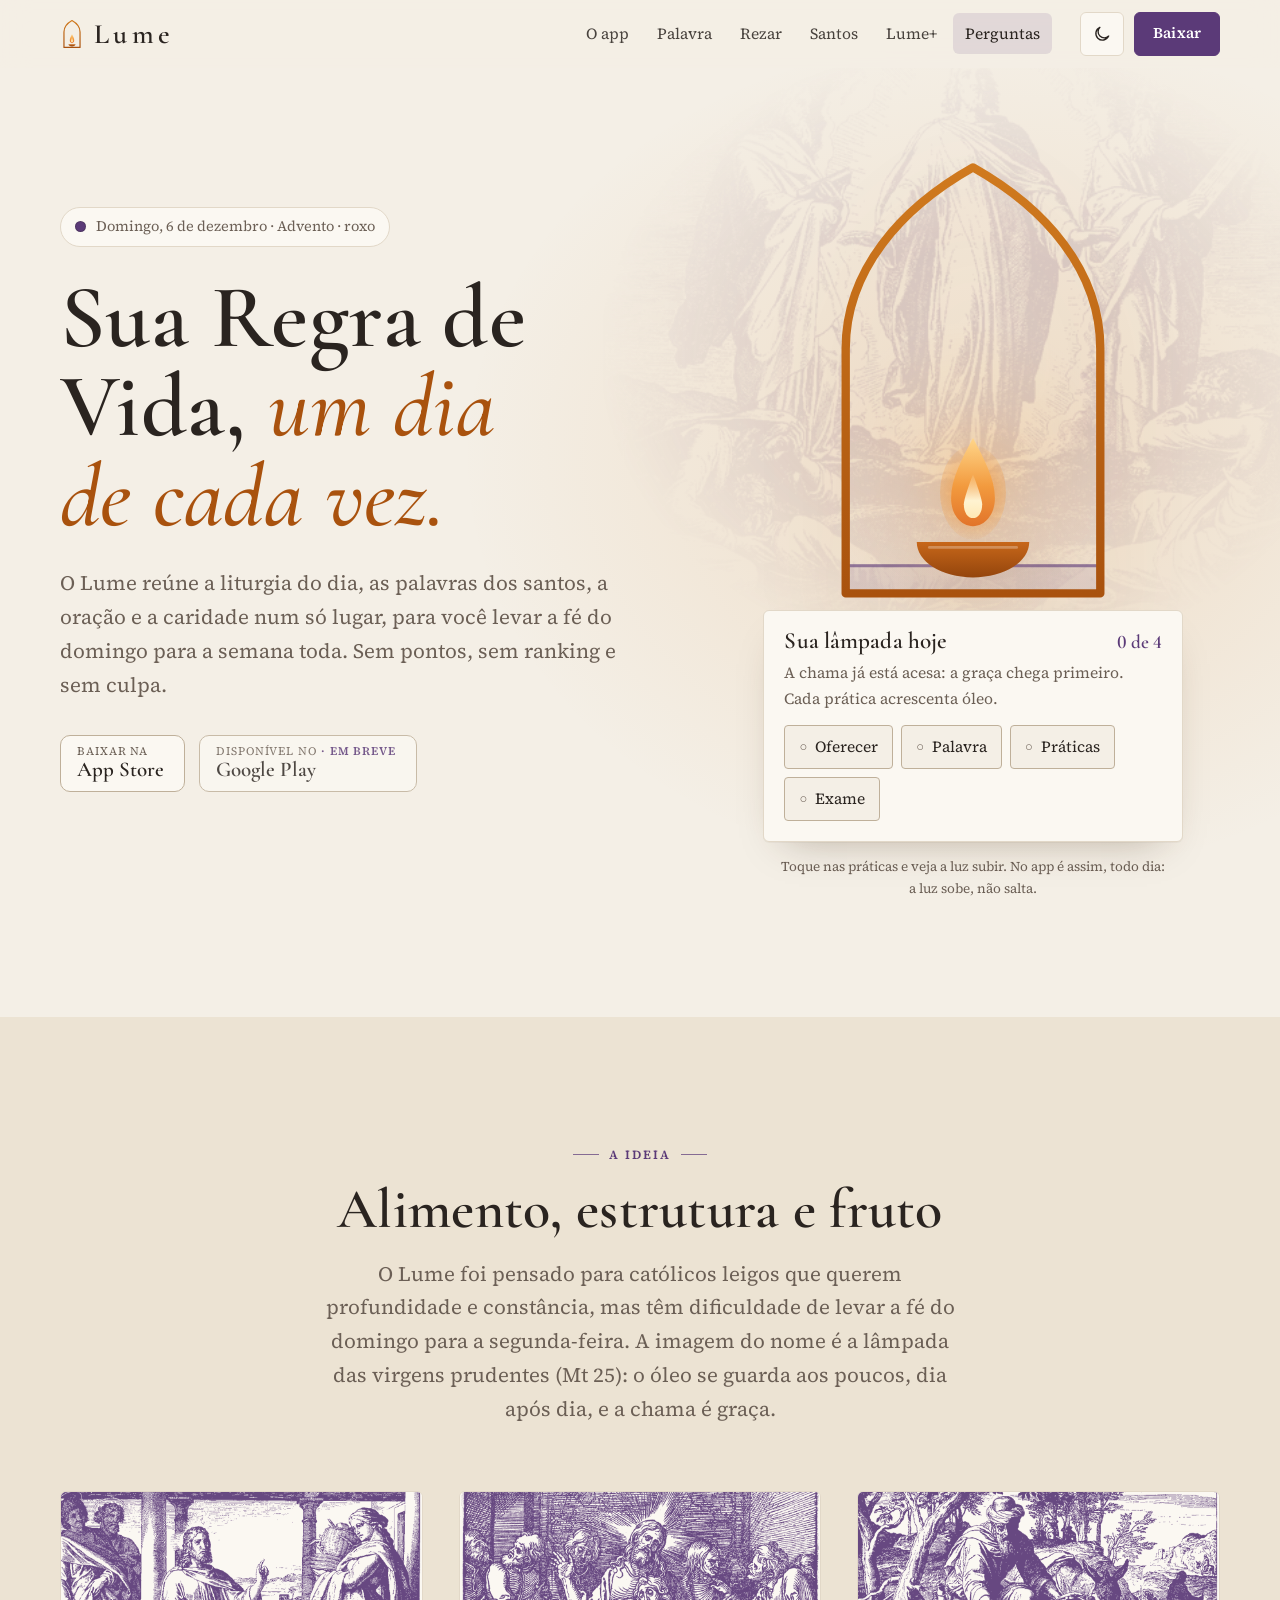
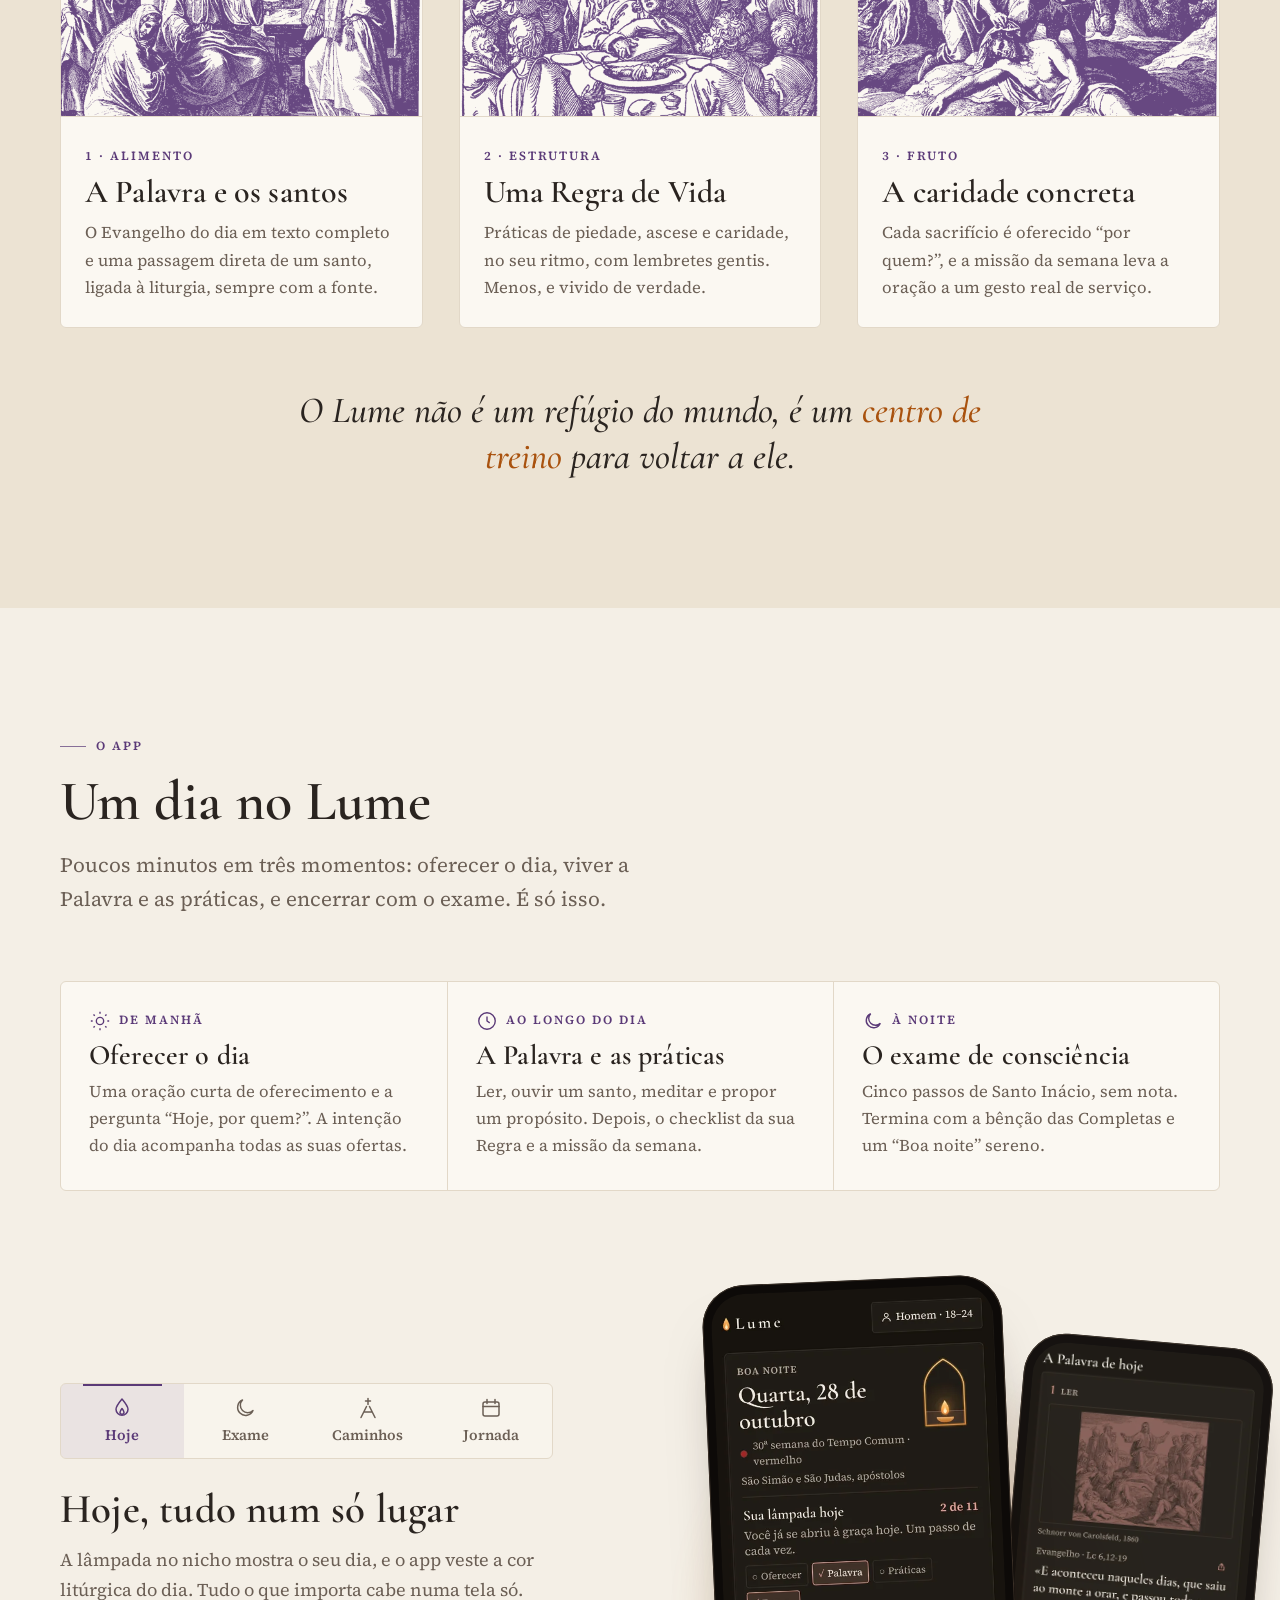
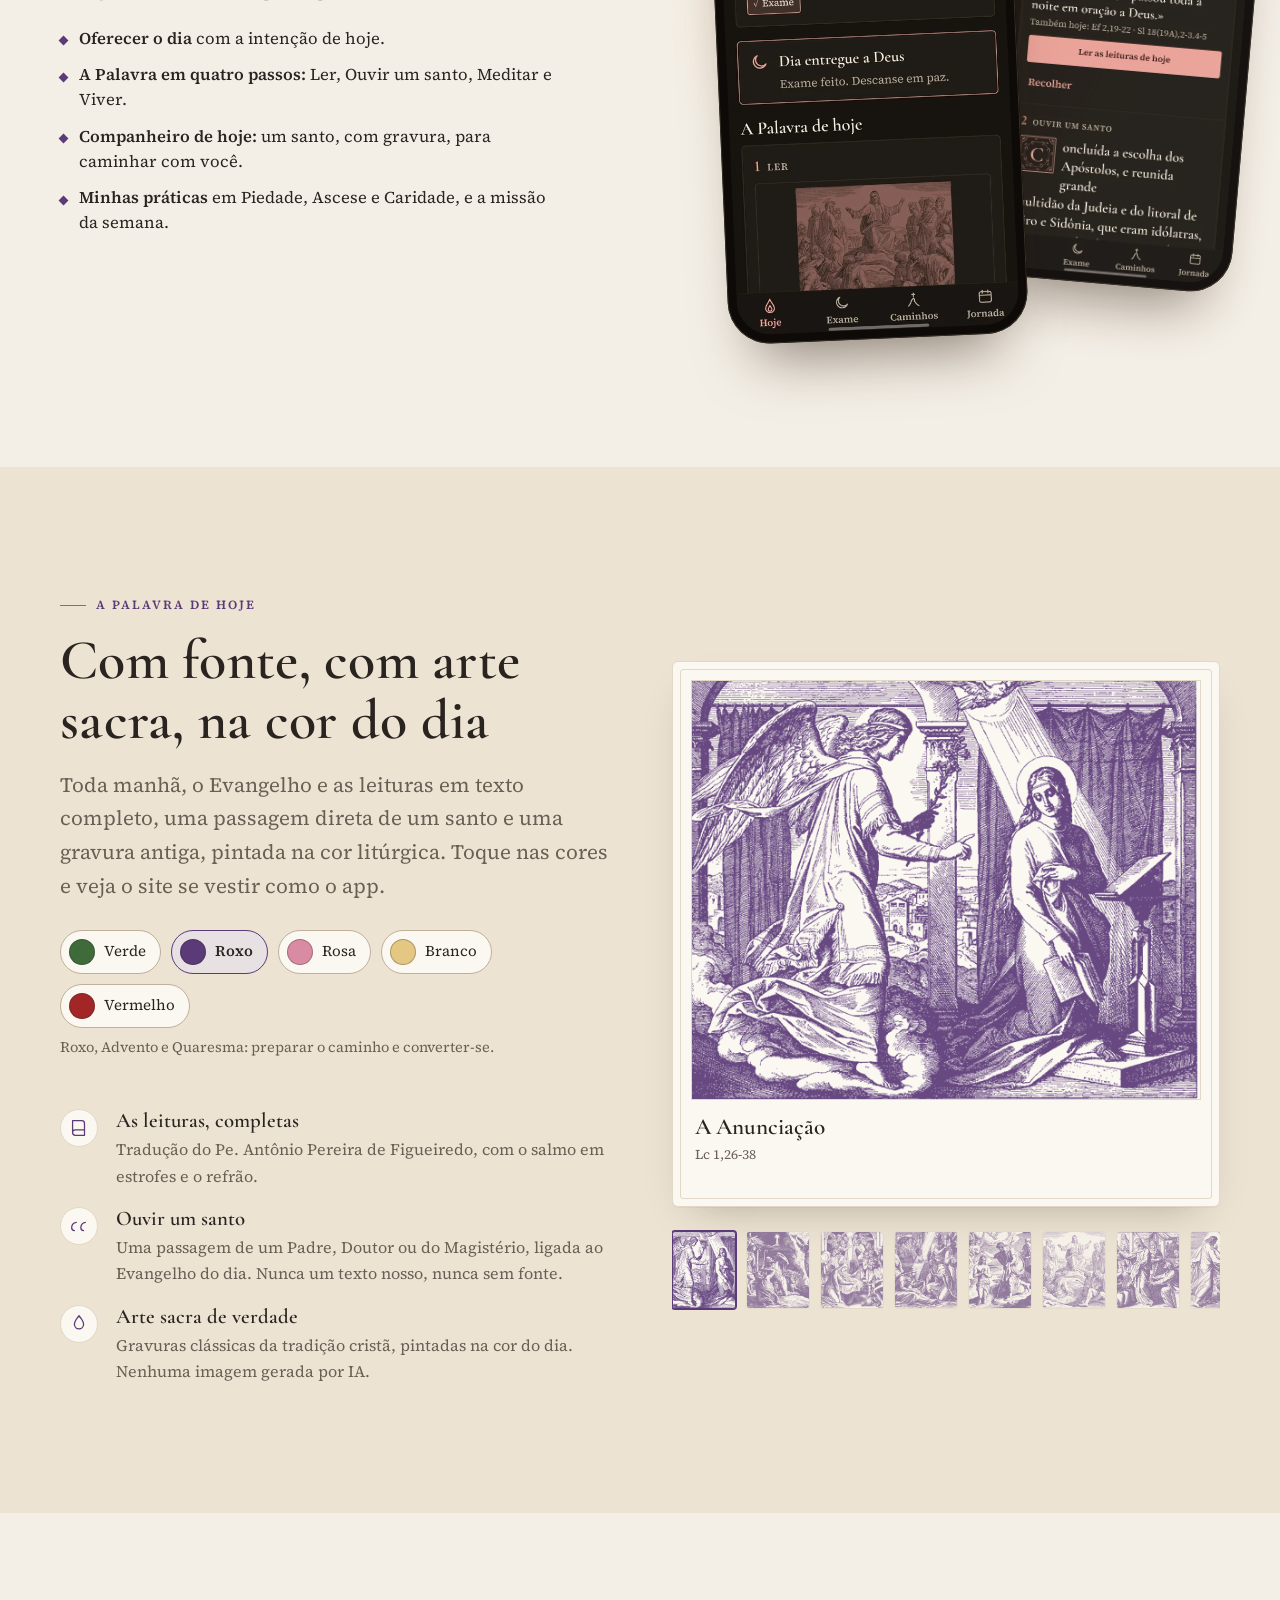
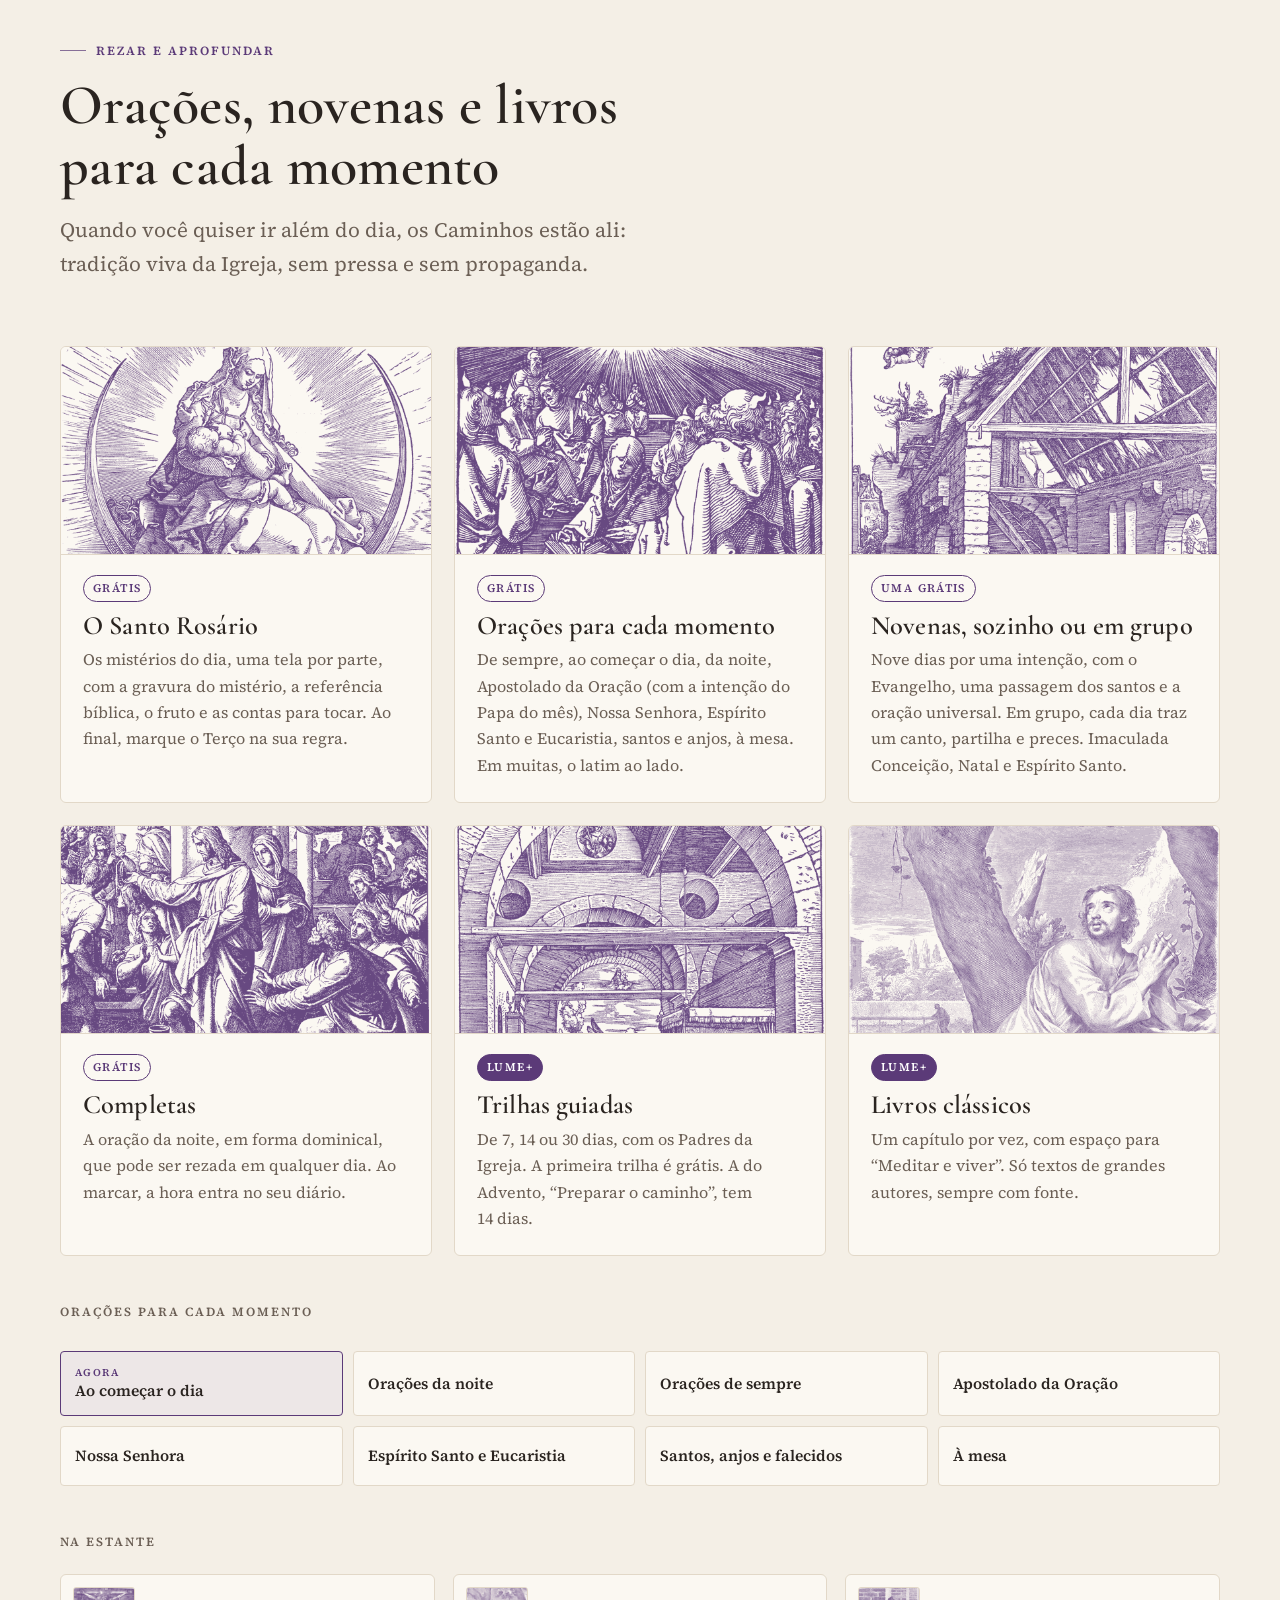
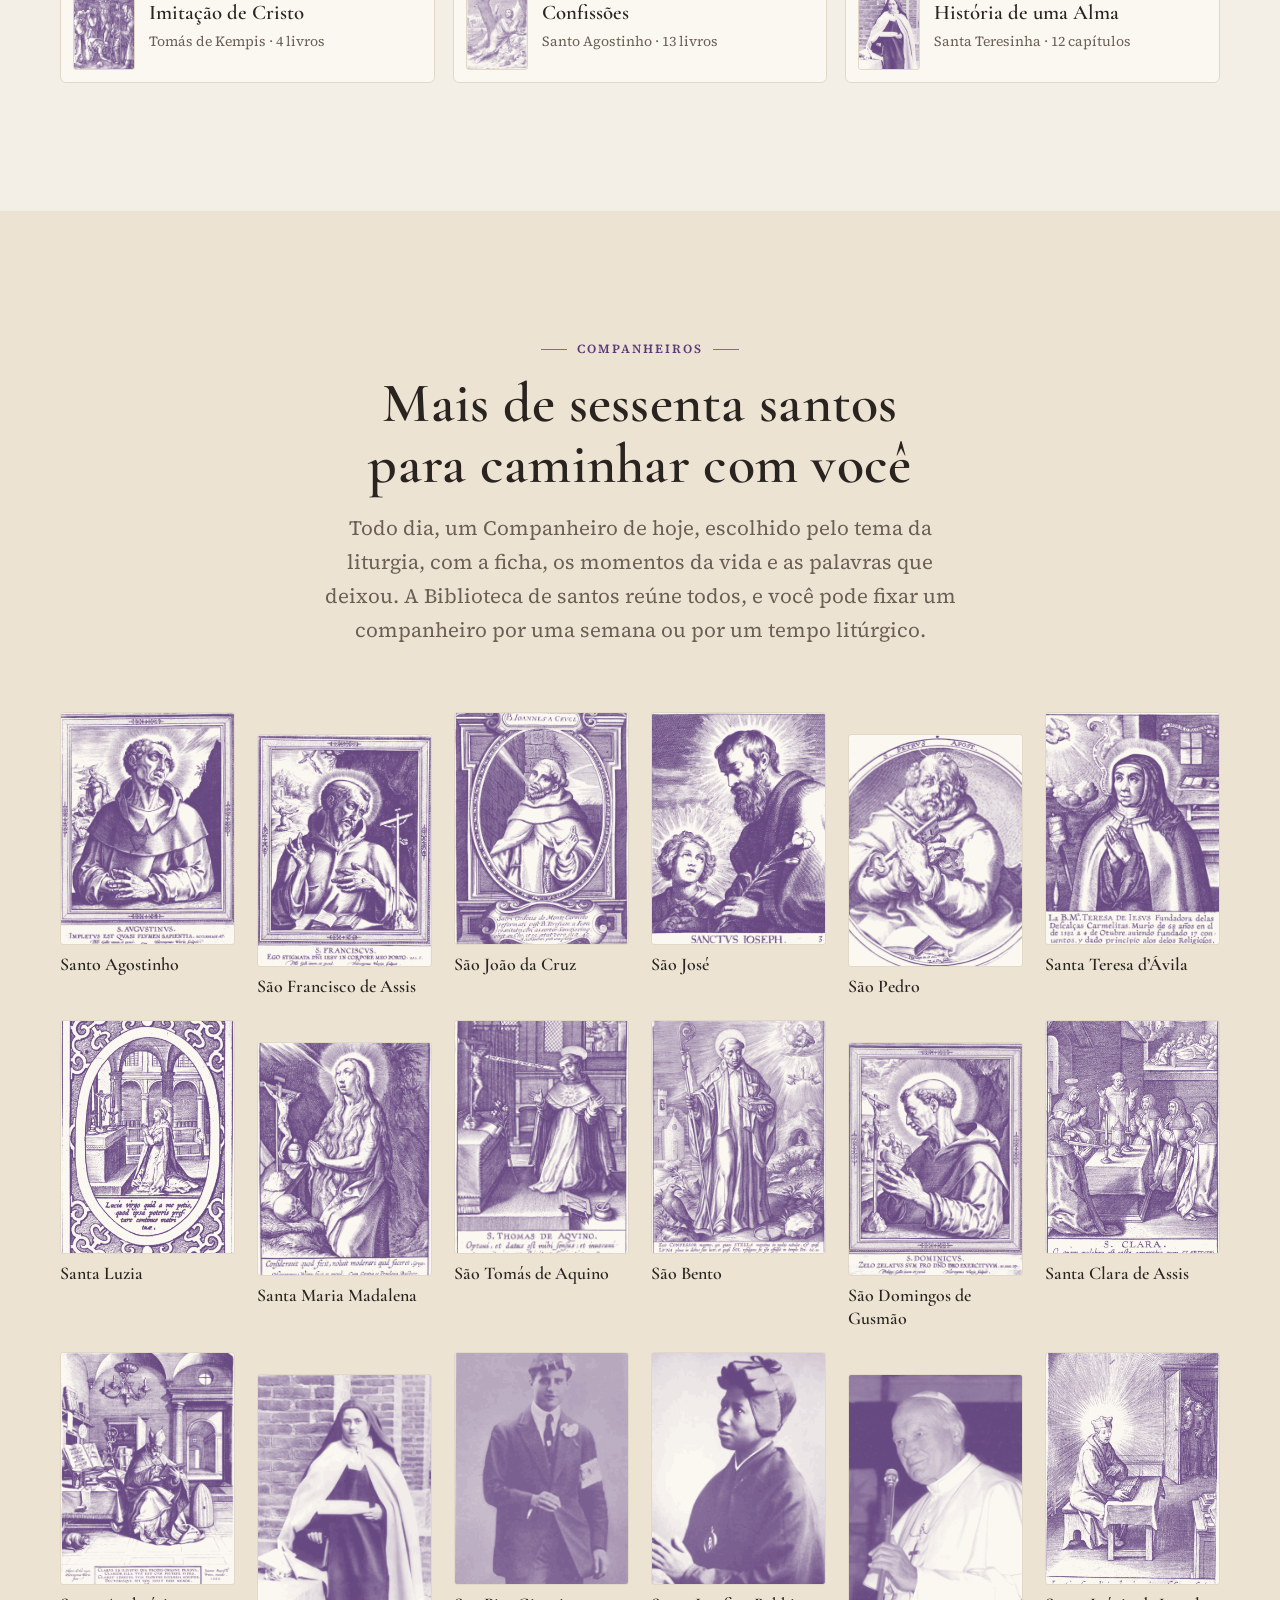
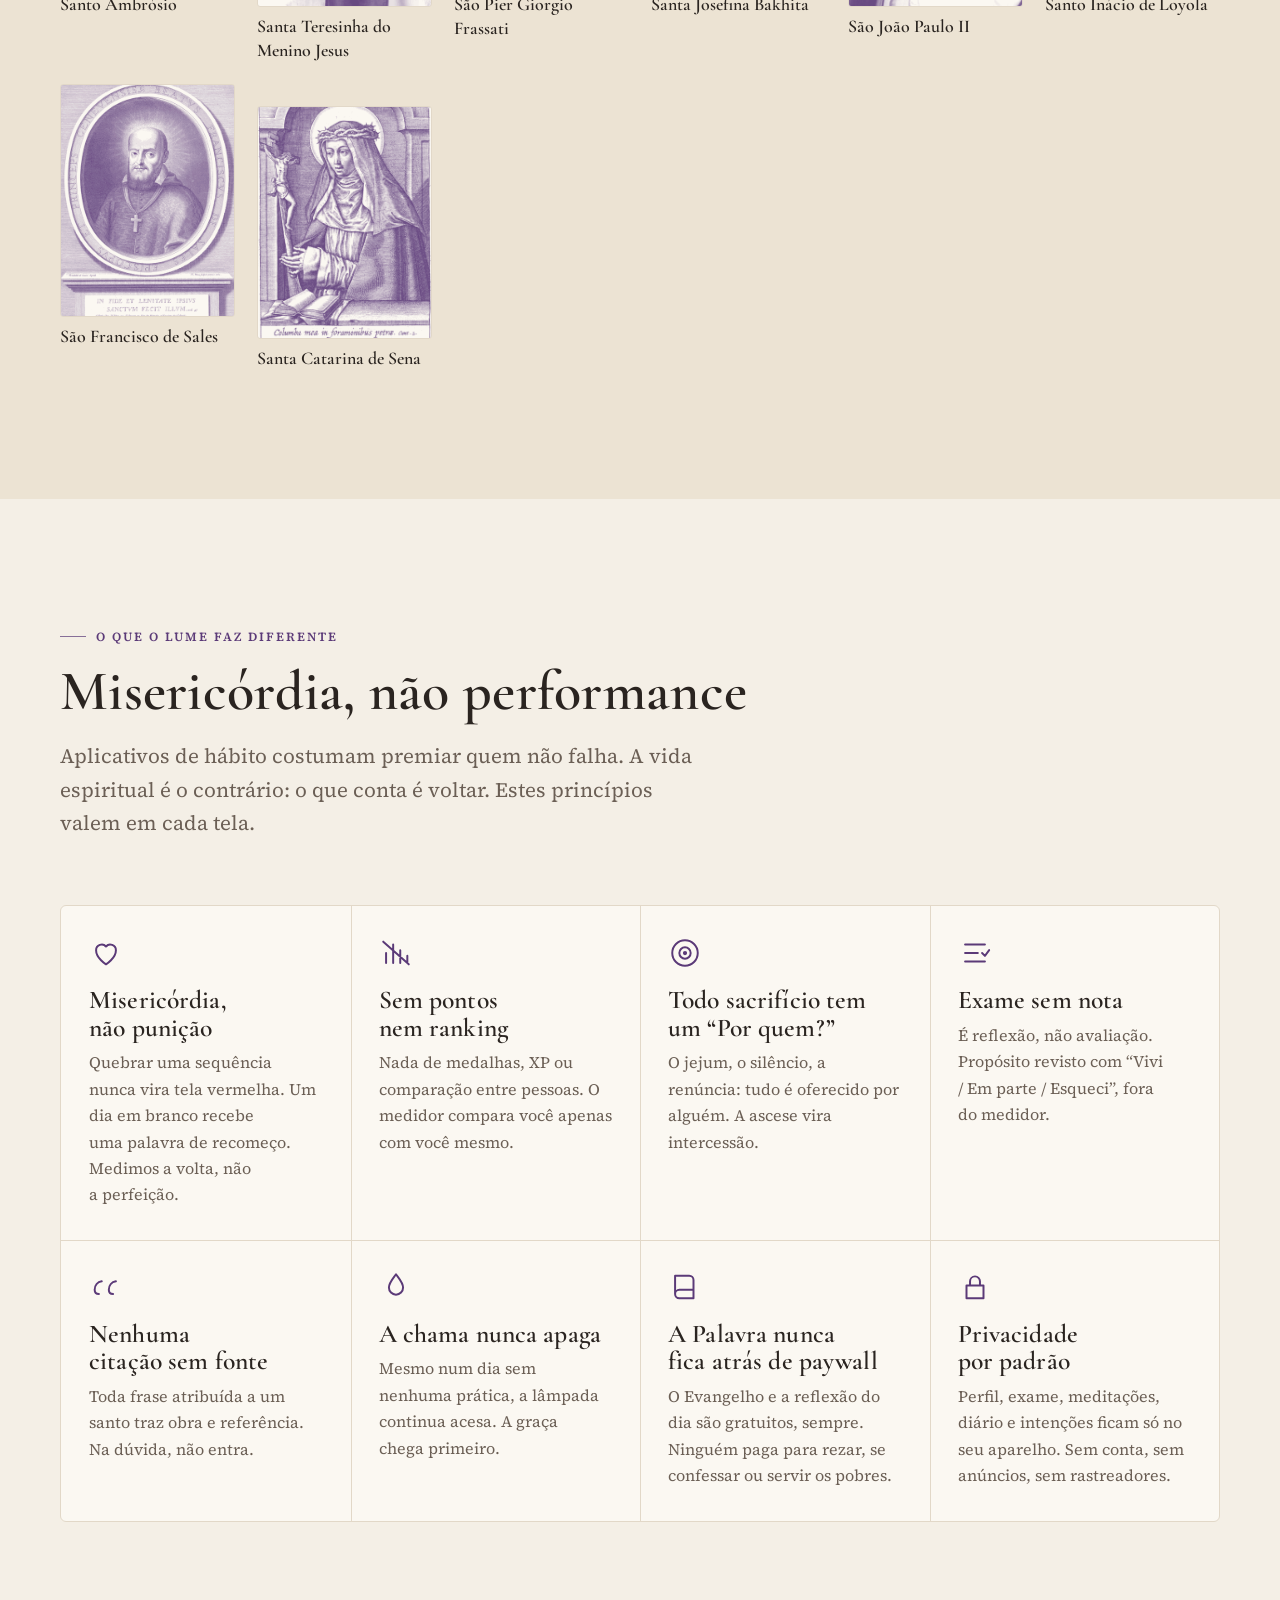
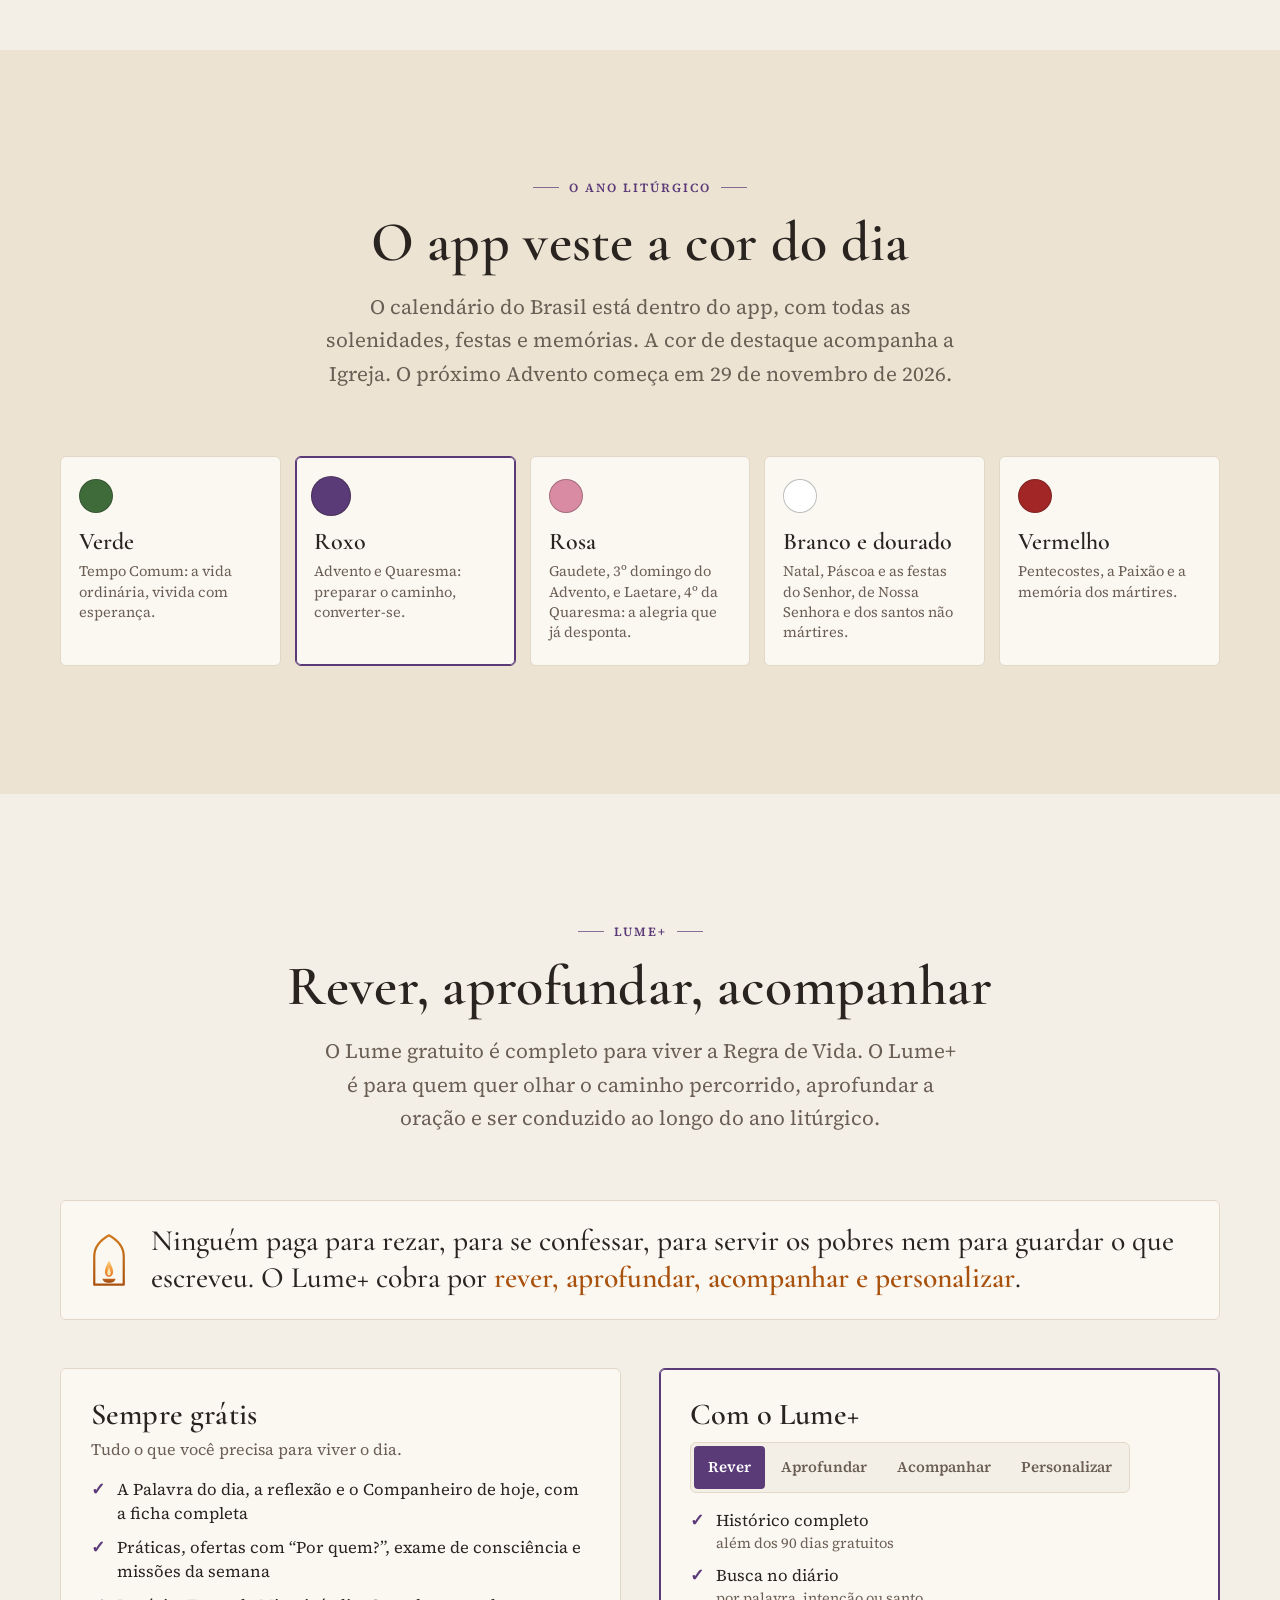
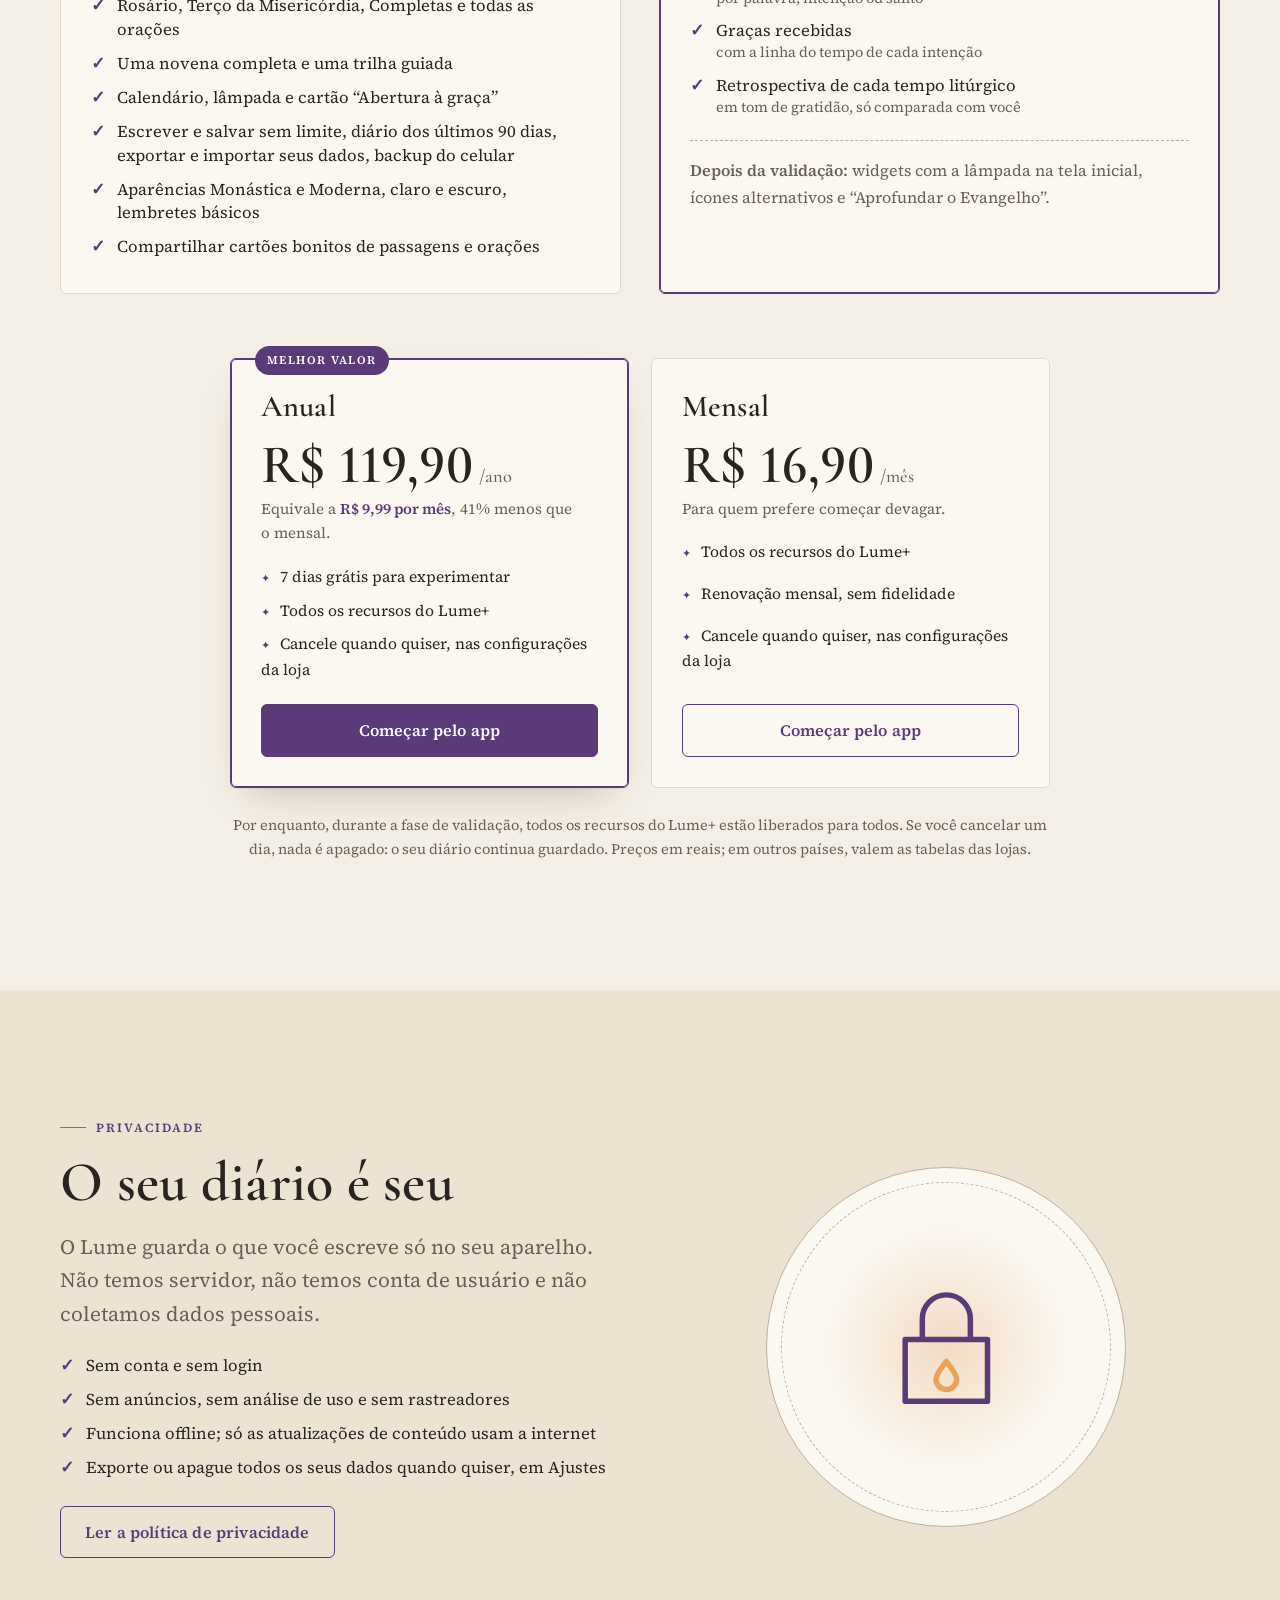
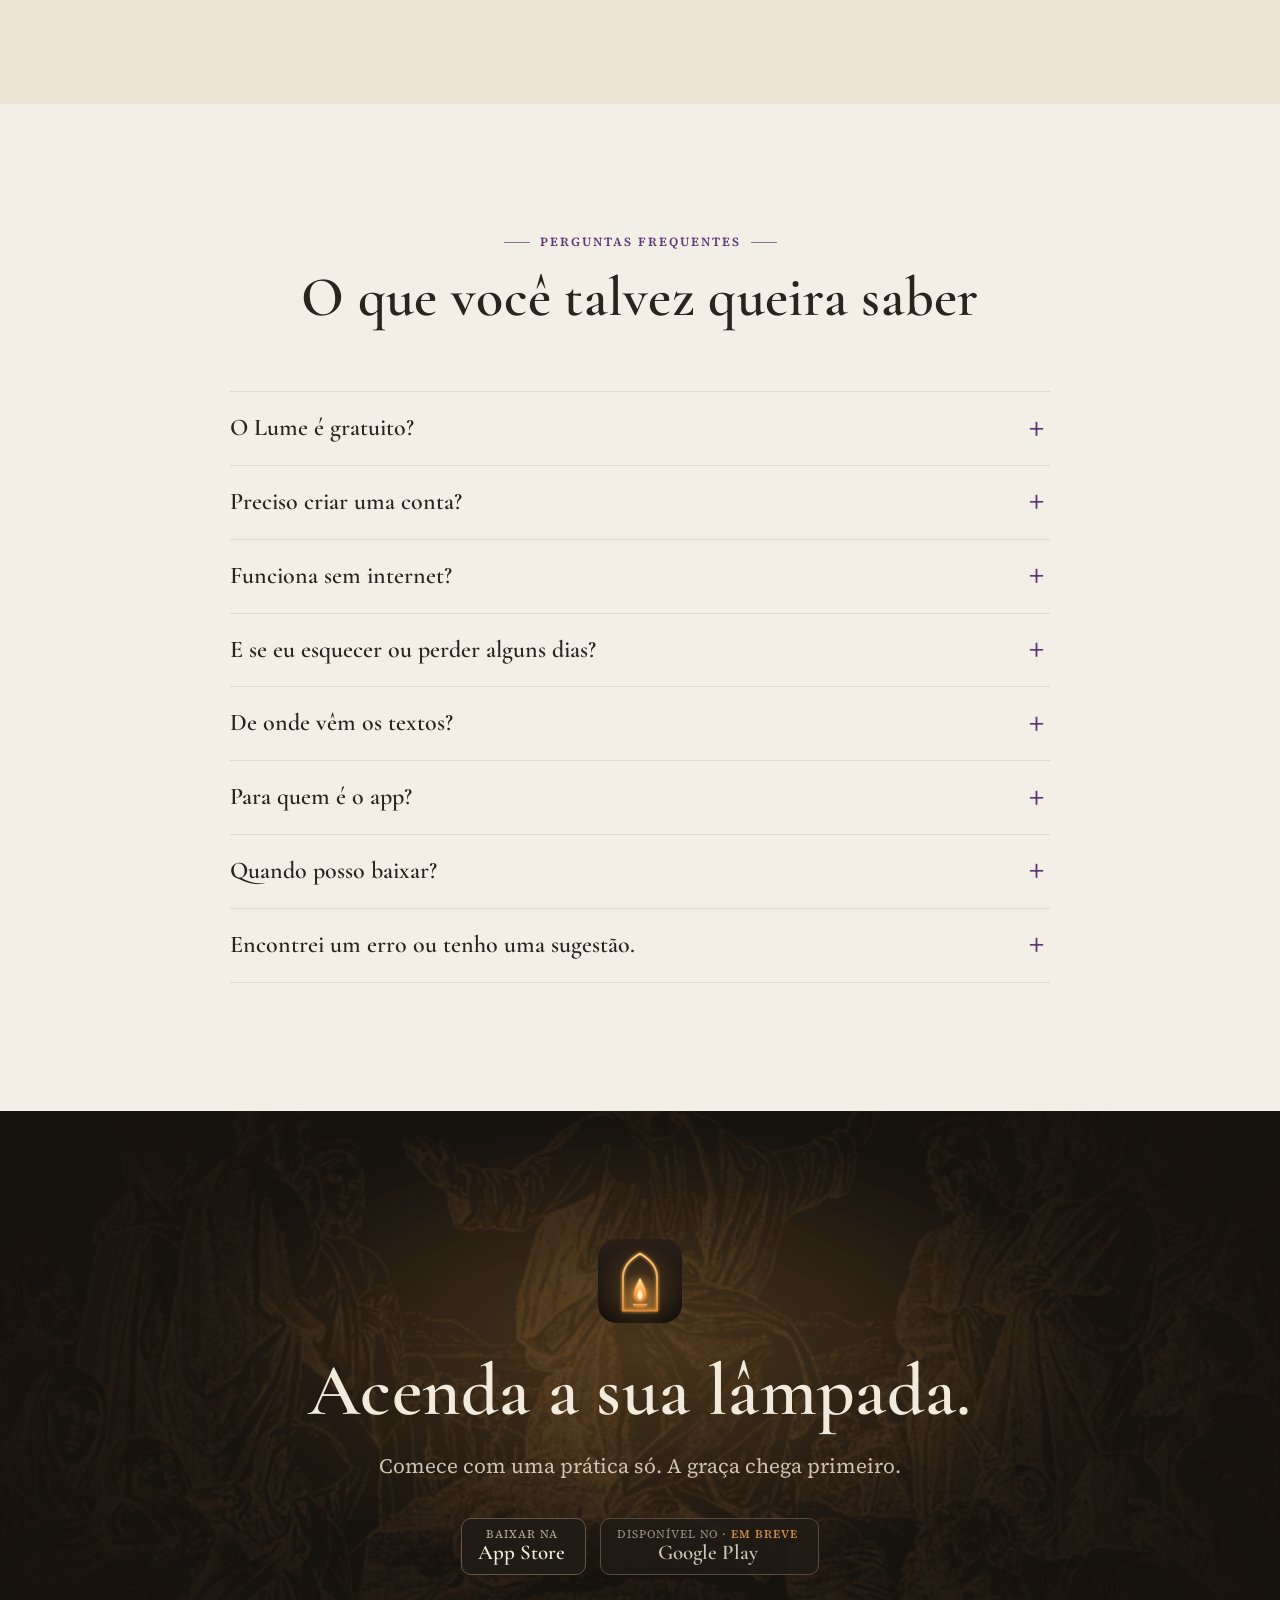
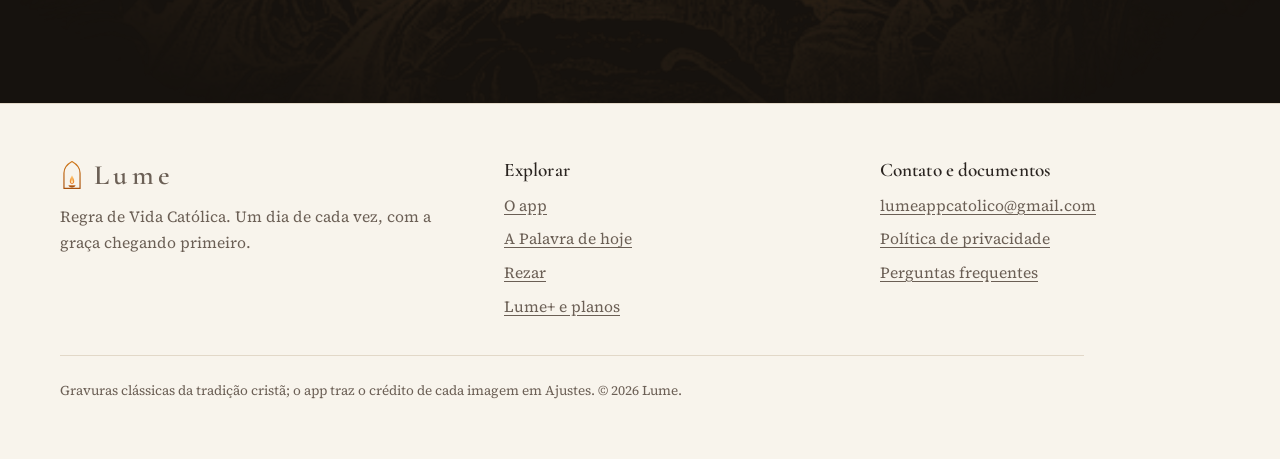
==== commit 7a53d894: "Site: link da App Store Co-Authored-By: Claude Sonnet 5.5 <noreply@anthropic.com> Claude-Session: ht" ====
--- a/index.html
+++ b/index.html
@@ -20,7 +20,7 @@
 <link rel="apple-touch-icon" href="apple-touch-icon.png">
 <link rel="preload" href="fonts/cormorant-garamond-latin-600-normal.woff2" as="font" type="font/woff2" crossorigin>
 <link rel="preload" href="fonts/source-serif-4-latin-400-normal.woff2" as="font" type="font/woff2" crossorigin>
-<link rel="stylesheet" href="site.css">
+<link rel="stylesheet" href="site.css?v=3">
 <script>
 /* Tema e cor antes da pintura (sem flash). Tudo opcional e só neste aparelho. */
 (function(){var d=document.documentElement;d.classList.remove('no-js');
@@ -435,7 +435,7 @@
       <details><summary>E se eu esquecer ou perder alguns dias?</summary><div class="ans">Nada acontece. O Lume nunca mostra uma tela de falha: quando você volta, recebe uma palavra de recomeço. A Jornada até destaca quantas vezes você voltou.</div></details>
       <details><summary>De onde vêm os textos?</summary><div class="ans">Os textos são de grandes autores da tradição da Igreja (Padres, Doutores e místicos), sempre com autor e fonte. A Bíblia é a tradução do Pe. Antônio Pereira de Figueiredo. O Lume não inventa textos espirituais.</div></details>
       <details><summary>Para quem é o app?</summary><div class="ans">Para católicos adultos que falam português do Brasil e querem constância e profundidade na vida de oração. O Lume não substitui a vida sacramental, o acompanhamento espiritual nem a Confissão.</div></details>
-      <details><summary>Quando posso baixar?</summary><div class="ans">Estamos finalizando o lançamento nas lojas para iPhone e Android. Assim que estiver disponível, os botões no topo desta página passam a levar direto à loja.</div></details>
+      <details><summary>Quando posso baixar?</summary><div class="ans">O Lume já está na App Store para iPhone. A versão para Android está em finalização; assim que sair, o botão do Google Play passa a levar direto à loja.</div></details>
       <details><summary>Encontrei um erro ou tenho uma sugestão.</summary><div class="ans">Escreva para <a href="mailto:lumeappcatolico@gmail.com">lumeappcatolico@gmail.com</a>. Toda ajuda para melhorar o app é bem-vinda, especialmente sobre textos e fontes.</div></details>
     </div>
   </div>
@@ -473,7 +473,7 @@
 <button class="icon-btn to-top" id="to-top" type="button" aria-label="Voltar ao topo"><svg viewBox="0 0 24 24" aria-hidden="true"><path d="M12 19V6M6 12l6-6 6 6"/></svg></button>
 
 <noscript><style>.rv{opacity:1!important;transform:none!important}</style></noscript>
-<script src="js/arte.js"></script>
-<script src="js/site.js"></script>
+<script src="js/arte.js?v=3"></script>
+<script src="js/site.js?v=3"></script>
 </body>
 </html>
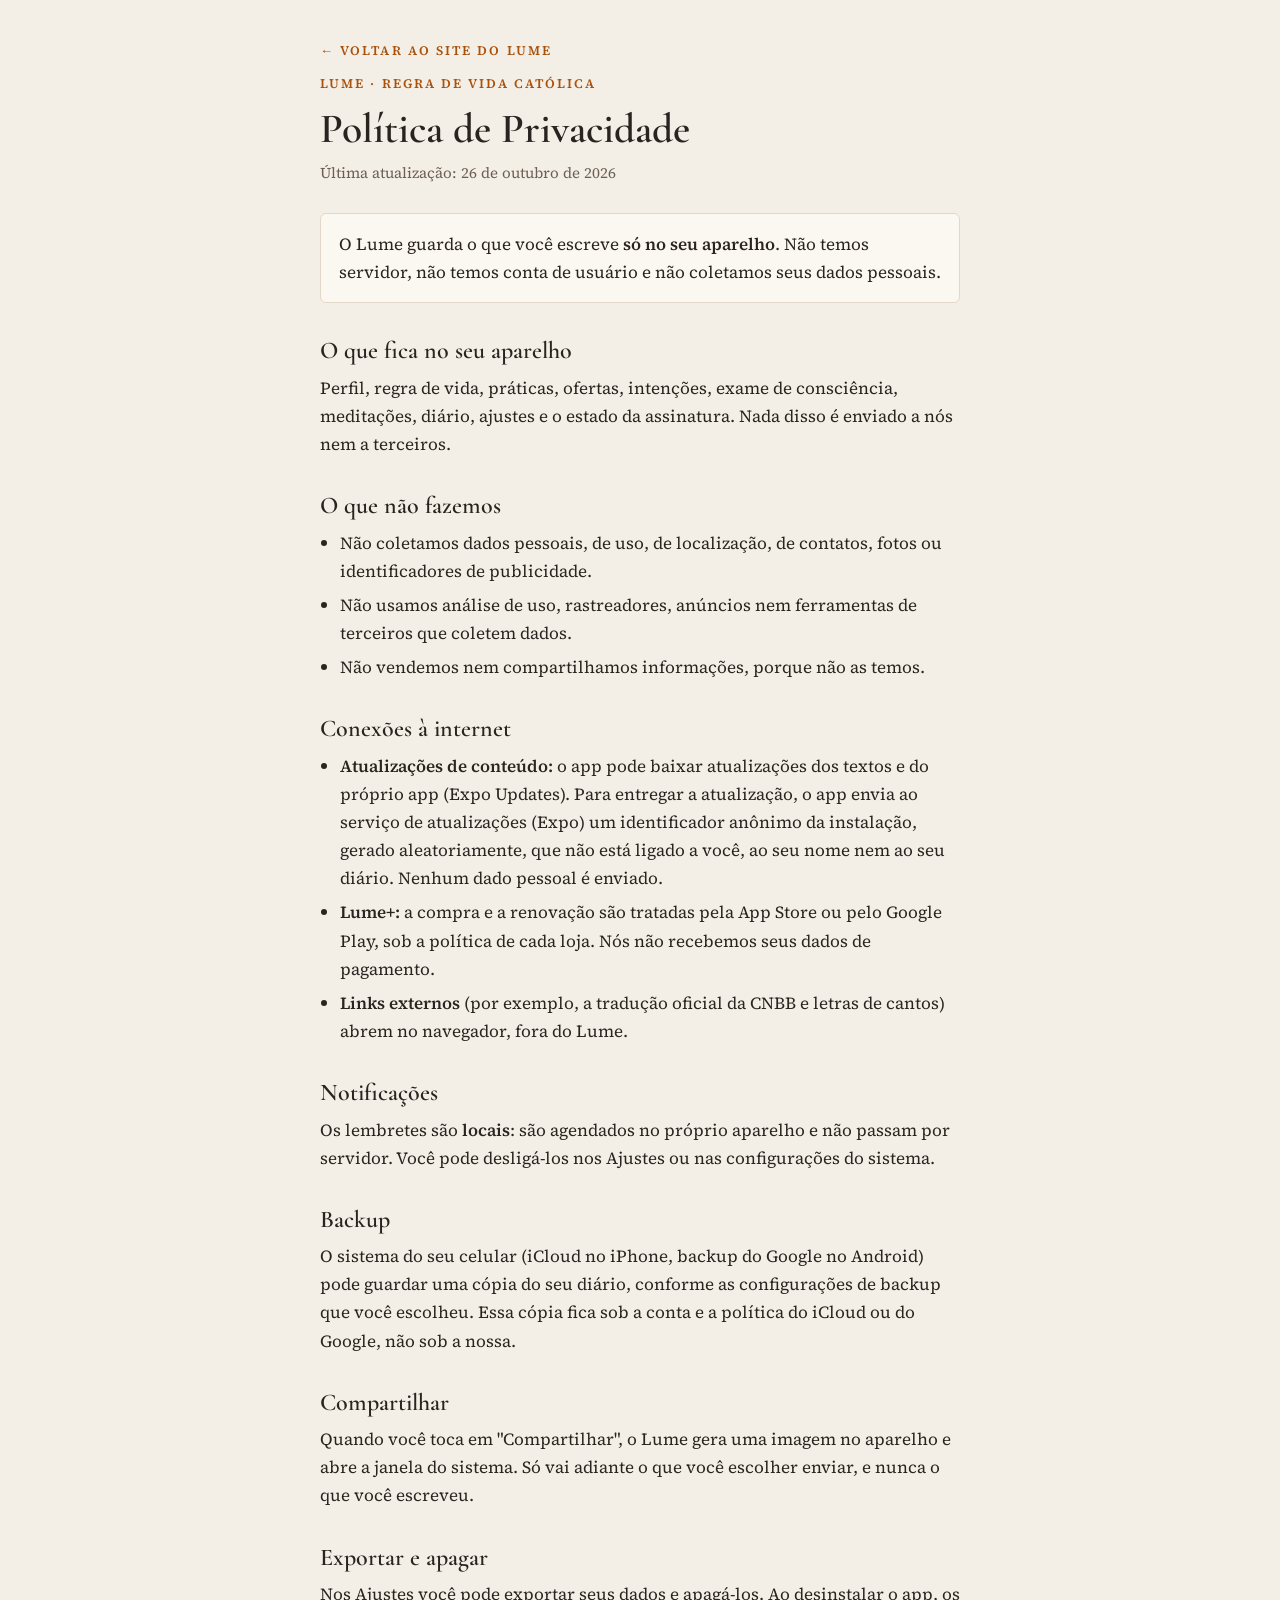
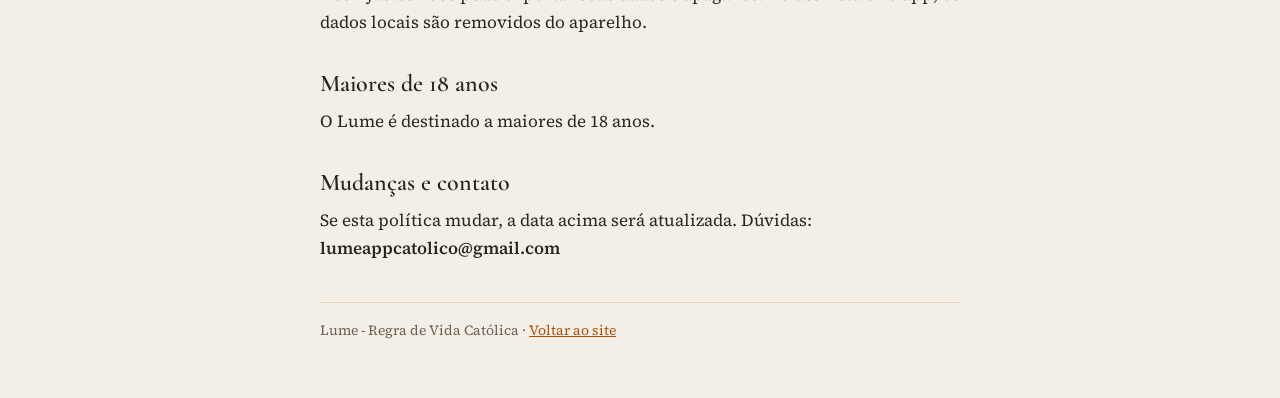
==== commit ac600ec0: "Repositório volta a hospedar só a política de privacidade (site movido para lume-site) Co-Authored-B" ====
--- a/index.html
+++ b/index.html
@@ -1,479 +1,115 @@
 <!doctype html>
-<html lang="pt-BR" class="no-js" data-cor="verde">
+<html lang="pt-BR">
 <head>
 <meta charset="utf-8">
-<meta name="viewport" content="width=device-width, initial-scale=1, viewport-fit=cover">
-<title>Lume — Regra de Vida Católica</title>
-<meta name="description" content="O Lume ajuda você a viver uma Regra de Vida católica um dia de cada vez: liturgia do dia, palavras dos santos, orações, exame de consciência e caridade. Sem conta, sem anúncios, tudo no seu aparelho.">
-<meta name="theme-color" content="#F4EFE6" media="(prefers-color-scheme: light)">
-<meta name="theme-color" content="#16120E" media="(prefers-color-scheme: dark)">
+<meta name="viewport" content="width=device-width, initial-scale=1">
 <meta name="color-scheme" content="light dark">
+<title>Política de Privacidade do Lume</title>
+<link rel="icon" href="favicon.png" type="image/png">
 <link rel="canonical" href="https://meiemordem-ui.github.io/lume-privacidade/">
-<meta property="og:type" content="website">
-<meta property="og:locale" content="pt_BR">
-<meta property="og:title" content="Lume — Sua Regra de Vida, um dia de cada vez">
-<meta property="og:description" content="Liturgia do dia, palavras dos santos, oração e caridade num só lugar. Sem pontos, sem ranking e sem culpa.">
-<meta property="og:image" content="https://meiemordem-ui.github.io/lume-privacidade/img/og.jpg">
-<meta property="og:url" content="https://meiemordem-ui.github.io/lume-privacidade/">
-<meta name="twitter:card" content="summary_large_image">
-<link rel="icon" href="favicon.png" type="image/png">
-<link rel="apple-touch-icon" href="apple-touch-icon.png">
-<link rel="preload" href="fonts/cormorant-garamond-latin-600-normal.woff2" as="font" type="font/woff2" crossorigin>
 <link rel="preload" href="fonts/source-serif-4-latin-400-normal.woff2" as="font" type="font/woff2" crossorigin>
-<link rel="stylesheet" href="site.css?v=3">
-<script>
-/* Tema e cor antes da pintura (sem flash). Tudo opcional e só neste aparelho. */
-(function(){var d=document.documentElement;d.classList.remove('no-js');
-try{var t=localStorage.getItem('lume-tema');if(t==='claro'||t==='escuro'){d.dataset.theme=t==='escuro'?'dark':'light'}}catch(e){}
-if(!d.dataset.theme){d.dataset.theme=matchMedia('(prefers-color-scheme: dark)').matches?'dark':'light'}})();
-</script>
+<style>
+@font-face{font-family:"Cormorant Garamond";font-weight:600;font-style:normal;font-display:swap;src:url(fonts/cormorant-garamond-latin-600-normal.woff2) format("woff2")}
+@font-face{font-family:"Source Serif 4";font-weight:400;font-style:normal;font-display:swap;src:url(fonts/source-serif-4-latin-400-normal.woff2) format("woff2")}
+@font-face{font-family:"Source Serif 4";font-weight:600;font-style:normal;font-display:swap;src:url(fonts/source-serif-4-latin-600-normal.woff2) format("woff2")}
+/* Layout: coluna única de leitura, no tom monástico do app (creme, âmbar, serifa). */
+:root {
+  --bg: #F4EFE6;
+  --fg: #2A2420;
+  --muted: #6B5F55;
+  --line: #E2D8C8;
+  --accent: #A9520E;
+  --card: #FBF8F2;
+  --f-display: "Cormorant Garamond", Georgia, "Times New Roman", serif;
+  --f-body: "Source Serif 4", Georgia, "Times New Roman", serif;
+}
+@media (prefers-color-scheme: dark) {
+  :root:not([data-theme="light"]) {
+    --bg: #16120E; --fg: #F2EADD; --muted: #B9AC9C; --line: #3A3027; --accent: #E9A257; --card: #211B15;
+    color-scheme: dark;
+  }
+}
+:root[data-theme="dark"] {
+  --bg: #16120E; --fg: #F2EADD; --muted: #B9AC9C; --line: #3A3027; --accent: #E9A257; --card: #211B15;
+  color-scheme: dark;
+}
+body {
+  background: var(--bg);
+  color: var(--fg);
+  font-family: var(--f-body);
+  font-size: 17px;
+  line-height: 1.65;
+  padding-block: 40px 56px;
+  margin: 0;
+  padding-left: max(16px, env(safe-area-inset-left, 0px));
+  padding-right: max(16px, env(safe-area-inset-right, 0px));
+}
+main { max-width: 40rem; margin: 0 auto; min-width: 0; }
+.marca { font-size: 13px; letter-spacing: 0.16em; text-transform: uppercase; color: var(--accent); font-weight: 600; margin: 0 0 12px; }
+h1 { font-family: var(--f-display); font-weight: 600; font-size: clamp(2rem, 6vw, 2.6rem); line-height: 1.1; margin: 0 0 8px; text-wrap: balance; }
+.data { color: var(--muted); font-size: 15px; margin: 0 0 28px; }
+.resumo { background: var(--card); border: 1px solid var(--line); border-radius: 6px; padding: 16px 18px; margin: 0 0 8px; }
+.resumo p { margin: 0; }
+h2 { font-family: var(--f-display); font-weight: 600; font-size: 1.5rem; line-height: 1.2; margin: 34px 0 8px; text-wrap: balance; }
+p, ul { margin: 0 0 12px; }
+ul { padding-left: 1.2em; }
+li { margin-bottom: 6px; }
+a { color: var(--accent); }
+a:focus-visible { outline: 2px solid var(--accent); outline-offset: 2px; }
+.email { font-weight: 600; overflow-wrap: anywhere; }
+footer { margin-top: 40px; padding-top: 16px; border-top: 1px solid var(--line); color: var(--muted); font-size: 14px; }
+</style>
 </head>
 <body>
-<a class="skip" href="#conteudo">Ir para o conteúdo</a>
 
-<!-- Sprite: lâmpada no nicho (desenho do ícone do app) -->
-<svg width="0" height="0" style="position:absolute" aria-hidden="true" focusable="false">
-  <defs>
-    <linearGradient id="sArco" x1="0" y1="0" x2="0" y2="1"><stop offset="0" stop-color="#D07A1E"/><stop offset="1" stop-color="#A9520E"/></linearGradient>
-    <linearGradient id="sTaca" x1="0" y1="0" x2="0" y2="1"><stop offset="0" stop-color="#C7671A"/><stop offset="1" stop-color="#94450C"/></linearGradient>
-    <linearGradient id="sChama" x1="0" y1="0" x2="0" y2="1"><stop offset="0" stop-color="#FFD68A"/><stop offset=".55" stop-color="#F29A3E"/><stop offset="1" stop-color="#E2742A"/></linearGradient>
-    <symbol id="lampada" viewBox="0 0 100 124">
-      <path d="M16.5 118V53.6C16.5 33 31 16.6 50 5.9C69 16.6 83.5 33 83.5 53.6V118Z" fill="none" stroke="url(#sArco)" stroke-width="5" stroke-linejoin="round"/>
-      <path d="M35.2 104.5H64.8C64.8 109.6 58.4 113.8 50 113.8C41.6 113.8 35.2 109.6 35.2 104.5Z" fill="url(#sTaca)"/>
-      <path d="M50 62.9C54.6 71.7 59.3 80 59.3 88.5C59.3 95.4 55.1 100.3 50 100.3C44.9 100.3 40.7 95.4 40.7 88.5C40.7 80 45.4 71.7 50 62.9Z" fill="url(#sChama)"/>
-      <path d="M50 78.4C51.8 82.8 53.9 89.3 53.9 91C53.9 94.6 52.2 96.9 50 96.9C47.8 96.9 46.1 94.6 46.1 91C46.1 89.3 48.2 82.8 50 78.4Z" fill="#FFE9B5"/>
-    </symbol>
-  </defs>
-</svg>
 
-<header class="hdr" id="topo">
-  <div class="wrap">
-    <a class="brand" href="#topo" aria-label="Lume, início"><svg aria-hidden="true"><use href="#lampada"/></svg><span>Lume</span></a>
-    <nav class="nav" id="nav" aria-label="Principal">
-      <a href="#app">O app</a>
-      <a href="#palavra">Palavra</a>
-      <a href="#rezar">Rezar</a>
-      <a href="#santos">Santos</a>
-      <a href="#lumeplus">Lume+</a>
-      <a href="#perguntas">Perguntas</a>
-    </nav>
-    <div class="hdr-tools">
-      <button class="icon-btn" id="tema" type="button" aria-label="Alternar claro e escuro" title="Claro / escuro">
-        <svg viewBox="0 0 24 24" aria-hidden="true"><path class="sun" d="M12 8a4 4 0 1 0 0 8 4 4 0 0 0 0-8zM12 2v2M12 20v2M4.9 4.9l1.4 1.4M17.7 17.7l1.4 1.4M2 12h2M20 12h2M4.9 19.1l1.4-1.4M17.7 6.3l1.4-1.4"/></svg>
-      </button>
-      <a class="btn" href="#baixar">Baixar</a>
-      <button class="icon-btn burger" id="burger" type="button" aria-label="Abrir menu" aria-expanded="false" aria-controls="nav">
-        <svg viewBox="0 0 24 24" aria-hidden="true"><path d="M4 7h16M4 12h16M4 17h16"/></svg>
-      </button>
-    </div>
+<main>
+  <p class="marca"><a href="https://meiemordem-ui.github.io/lume-site/" style="text-decoration:none">← Voltar ao site do Lume</a></p>
+  <p class="marca">Lume · Regra de Vida Católica</p>
+  <h1>Política de Privacidade</h1>
+  <p class="data">Última atualização: 26 de outubro de 2026</p>
+
+  <div class="resumo">
+    <p>O Lume guarda o que você escreve <strong>só no seu aparelho</strong>. Não temos servidor, não temos conta de usuário e não coletamos seus dados pessoais.</p>
   </div>
-  <div class="progress" id="progress" aria-hidden="true"></div>
-</header>
 
-<main id="conteudo">
+  <h2>O que fica no seu aparelho</h2>
+  <p>Perfil, regra de vida, práticas, ofertas, intenções, exame de consciência, meditações, diário, ajustes e o estado da assinatura. Nada disso é enviado a nós nem a terceiros.</p>
 
-<!-- HERO -->
-<section class="hero" id="inicio" aria-labelledby="h-hero">
-  <div class="hero-bg" aria-hidden="true"><div class="grav-bg" style="--ar:560/461;--img:url(img/gravuras/schnorr-195.webp)"></div></div>
-  <div class="wrap hero-grid">
-    <div>
-      <p class="today rv" id="hoje"><span class="dot"></span><span id="hoje-txt">Regra de Vida Católica</span></p>
-      <h1 id="h-hero" class="rv" style="--d:.05s">Sua Regra de Vida, <em>um dia de cada vez.</em></h1>
-      <p class="lead rv" style="--d:.12s">O Lume reúne a liturgia do dia, as palavras dos santos, a oração e a caridade num só lugar, para você levar a fé do domingo para a semana toda. Sem pontos, sem ranking e sem culpa.</p>
-      <div class="cta-row rv" id="baixar" style="--d:.2s">
-        <a class="store soon" href="#baixar" data-loja="ios" aria-disabled="true"><span><small>Baixar na</small><strong>App Store</strong></span></a>
-        <a class="store soon" href="#baixar" data-loja="android" aria-disabled="true"><span><small>Disponível no</small><strong>Google Play</strong></span></a>
-      </div>
-      <p class="hero-note rv" style="--d:.28s"><span>Gratuito para começar</span><span>Sem conta</span><span>Funciona offline</span><span>iPhone e Android</span></p>
-    </div>
+  <h2>O que não fazemos</h2>
+  <ul>
+    <li>Não coletamos dados pessoais, de uso, de localização, de contatos, fotos ou identificadores de publicidade.</li>
+    <li>Não usamos análise de uso, rastreadores, anúncios nem ferramentas de terceiros que coletem dados.</li>
+    <li>Não vendemos nem compartilhamos informações, porque não as temos.</li>
+  </ul>
 
-    <div class="hero-demo rv" style="--d:.15s">
-      <div class="nicho">
-        <svg id="lamp" viewBox="0 0 100 124" role="img" aria-label="Lâmpada com 0 de 4 práticas vividas hoje">
-          <defs>
-            <linearGradient id="hArco" x1="0" y1="0" x2="0" y2="1"><stop offset="0" style="stop-color:var(--arc1)"/><stop offset="1" style="stop-color:var(--arc2)"/></linearGradient>
-            <linearGradient id="hTaca" x1="0" y1="0" x2="0" y2="1"><stop offset="0" style="stop-color:var(--taca1)"/><stop offset="1" style="stop-color:var(--taca2)"/></linearGradient>
-            <linearGradient id="hChama" x1="0" y1="0" x2="0" y2="1"><stop offset="0" stop-color="#FFD68A"/><stop offset=".55" stop-color="#F29A3E"/><stop offset="1" stop-color="#E2742A"/></linearGradient>
-            <linearGradient id="hMiolo" x1="0" y1="0" x2="0" y2="1"><stop offset="0" stop-color="#FFF3D1" stop-opacity=".1"/><stop offset=".6" stop-color="#FFF3D1"/><stop offset="1" stop-color="#FFE9B5"/></linearGradient>
-            <linearGradient id="hLuz" x1="0" y1="1" x2="0" y2="0"><stop offset="0" style="stop-color:var(--accent);stop-opacity:.34"/><stop offset="1" style="stop-color:var(--accent);stop-opacity:.1"/></linearGradient>
-            <radialGradient id="hHalo" cx="50" cy="86" r="40" gradientUnits="userSpaceOnUse"><stop offset="0" stop-color="#FFB85C" stop-opacity=".75"/><stop offset=".45" stop-color="#FFB85C" stop-opacity=".22"/><stop offset="1" stop-color="#FFB85C" stop-opacity="0"/></radialGradient>
-            <radialGradient id="hBril" cx="50" cy="86" r="22" gradientUnits="userSpaceOnUse"><stop offset="0" stop-color="#F29A3E" stop-opacity=".8"/><stop offset="1" stop-color="#F29A3E" stop-opacity="0"/></radialGradient>
-            <clipPath id="hDentro"><path d="M16.5 118V53.6C16.5 33 31 16.6 50 5.9C69 16.6 83.5 33 83.5 53.6V118Z"/></clipPath>
-          </defs>
-          <path class="brilho-arco" d="M16.5 118V53.6C16.5 33 31 16.6 50 5.9C69 16.6 83.5 33 83.5 53.6V118Z" fill="none" stroke="#FFB04A" stroke-width="6" stroke-linejoin="round" style="opacity:var(--arc-glow,0)"/>
-          <g clip-path="url(#hDentro)">
-            <rect class="luz" id="lamp-luz" x="14" y="22" width="72" height="96" fill="url(#hLuz)"/>
-            <rect class="luz" id="lamp-luz-top" x="14" y="22" width="72" height=".8" style="fill:var(--accent);opacity:.6"/>
-          </g>
-          <circle class="halo" id="lamp-halo" cx="50" cy="86" r="40" fill="url(#hHalo)" opacity=".3"/>
-          <path d="M16.5 118V53.6C16.5 33 31 16.6 50 5.9C69 16.6 83.5 33 83.5 53.6V118Z" fill="none" stroke="url(#hArco)" stroke-width="2.2" stroke-linejoin="round"/>
-          <path d="M35.2 104.5H64.8C64.8 109.6 58.4 113.8 50 113.8C41.6 113.8 35.2 109.6 35.2 104.5Z" fill="url(#hTaca)"/>
-          <path d="M38.5 105.9H61.5" stroke="#fff" stroke-opacity=".28" stroke-width=".7" stroke-linecap="round"/>
-          <g class="flama-wrap" id="lamp-chama">
-            <g class="flama">
-              <ellipse cx="50" cy="86" rx="14" ry="20" fill="url(#hBril)"/>
-              <path d="M50 62.9C54.6 71.7 59.3 80 59.3 88.5C59.3 95.4 55.1 100.3 50 100.3C44.9 100.3 40.7 95.4 40.7 88.5C40.7 80 45.4 71.7 50 62.9Z" fill="url(#hChama)"/>
-              <path d="M50 78.4C51.8 82.8 53.9 89.3 53.9 91C53.9 94.6 52.2 96.9 50 96.9C47.8 96.9 46.1 94.6 46.1 91C46.1 89.3 48.2 82.8 50 78.4Z" fill="url(#hMiolo)"/>
-            </g>
-          </g>
-        </svg>
-      </div>
-      <div class="meter" role="group" aria-labelledby="m-h">
-        <h3 id="m-h">Sua lâmpada hoje <b id="m-n">0 de 4</b></h3>
-        <p id="m-t" aria-live="polite">A chama já está acesa: a graça chega primeiro. Cada prática acrescenta óleo.</p>
-        <div class="chips">
-          <button class="chip" type="button" aria-pressed="false" data-p="Oferecer">Oferecer</button>
-          <button class="chip" type="button" aria-pressed="false" data-p="Palavra">Palavra</button>
-          <button class="chip" type="button" aria-pressed="false" data-p="Práticas">Práticas</button>
-          <button class="chip" type="button" aria-pressed="false" data-p="Exame">Exame</button>
-        </div>
-      </div>
-      <p class="demo-hint">Toque nas práticas e veja a luz subir. No app é assim, todo dia: a luz sobe, não salta.</p>
-    </div>
-  </div>
-</section>
+  <h2>Conexões à internet</h2>
+  <ul>
+    <li><strong>Atualizações de conteúdo:</strong> o app pode baixar atualizações dos textos e do próprio app (Expo Updates). Para entregar a atualização, o app envia ao serviço de atualizações (Expo) um identificador anônimo da instalação, gerado aleatoriamente, que não está ligado a você, ao seu nome nem ao seu diário. Nenhum dado pessoal é enviado.</li>
+    <li><strong>Lume+:</strong> a compra e a renovação são tratadas pela App Store ou pelo Google Play, sob a política de cada loja. Nós não recebemos seus dados de pagamento.</li>
+    <li><strong>Links externos</strong> (por exemplo, a tradução oficial da CNBB e letras de cantos) abrem no navegador, fora do Lume.</li>
+  </ul>
 
-<!-- A IDEIA -->
-<section id="ideia" class="band" aria-labelledby="h-ideia">
-  <div class="wrap">
-    <div class="sec-head center rv">
-      <p class="eyebrow">A ideia</p>
-      <h2 class="h2" id="h-ideia">Alimento, estrutura e fruto</h2>
-      <p class="lead">O Lume foi pensado para católicos leigos que querem profundidade e constância, mas têm dificuldade de levar a fé do domingo para a segunda-feira. A imagem do nome é a lâmpada das virgens prudentes (Mt 25): o óleo se guarda aos poucos, dia após dia, e a chama é graça.</p>
-    </div>
-    <div class="trio">
-      <article class="pillar rv">
-        <div class="grav" style="--ar:16/10;--img:url(img/gravuras/schnorr-196.webp)" role="img" aria-label="Gravura: Marta e Maria"></div>
-        <div class="pillar-body"><small>1 · Alimento</small><h3>A Palavra e os santos</h3><p>O Evangelho do dia em texto completo e uma passagem direta de um santo, ligada à liturgia, sempre com a fonte.</p></div>
-      </article>
-      <article class="pillar rv" style="--d:.1s">
-        <div class="grav" style="--ar:16/10;--img:url(img/gravuras/durer-387407.webp)" role="img" aria-label="Gravura: a Última Ceia, de Dürer"></div>
-        <div class="pillar-body"><small>2 · Estrutura</small><h3>Uma Regra de Vida</h3><p>Práticas de piedade, ascese e caridade, no seu ritmo, com lembretes gentis. Menos, e vivido de verdade.</p></div>
-      </article>
-      <article class="pillar rv" style="--d:.2s">
-        <div class="grav" style="--ar:16/10;--img:url(img/gravuras/schnorr-197.webp)" role="img" aria-label="Gravura: o bom samaritano"></div>
-        <div class="pillar-body"><small>3 · Fruto</small><h3>A caridade concreta</h3><p>Cada sacrifício é oferecido “por quem?”, e a missão da semana leva a oração a um gesto real de serviço.</p></div>
-      </article>
-    </div>
-    <p class="verse rv">O Lume não é um refúgio do mundo, é um <span>centro de treino</span> para voltar a ele.</p>
-  </div>
-</section>
+  <h2>Notificações</h2>
+  <p>Os lembretes são <strong>locais</strong>: são agendados no próprio aparelho e não passam por servidor. Você pode desligá-los nos Ajustes ou nas configurações do sistema.</p>
 
-<!-- O APP -->
-<section id="app" aria-labelledby="h-app">
-  <div class="wrap">
-    <div class="sec-head rv">
-      <p class="eyebrow">O app</p>
-      <h2 class="h2" id="h-app">Um dia no Lume</h2>
-      <p class="lead">Poucos minutos em três momentos: oferecer o dia, viver a Palavra e as práticas, e encerrar com o exame. É só isso.</p>
-    </div>
-    <div class="day rv">
-      <div><div class="t"><svg viewBox="0 0 24 24"><path d="M12 8a4 4 0 1 0 0 8 4 4 0 0 0 0-8zM12 2v2M12 20v2M4.9 4.9l1.4 1.4M17.7 17.7l1.4 1.4M2 12h2M20 12h2M4.9 19.1l1.4-1.4M17.7 6.3l1.4-1.4"/></svg>De manhã</div><h3>Oferecer o dia</h3><p>Uma oração curta de oferecimento e a pergunta “Hoje, por quem?”. A intenção do dia acompanha todas as suas ofertas.</p></div>
-      <div><div class="t"><svg viewBox="0 0 24 24"><circle cx="12" cy="12" r="9"/><path d="M12 7v5l3 2"/></svg>Ao longo do dia</div><h3>A Palavra e as práticas</h3><p>Ler, ouvir um santo, meditar e propor um propósito. Depois, o checklist da sua Regra e a missão da semana.</p></div>
-      <div><div class="t"><svg viewBox="0 0 24 24"><path d="M20 14.5A8 8 0 1 1 9.5 4a6.5 6.5 0 0 0 10.5 10.5z"/></svg>À noite</div><h3>O exame de consciência</h3><p>Cinco passos de Santo Inácio, sem nota. Termina com a bênção das Completas e um “Boa noite” sereno.</p></div>
-    </div>
+  <h2>Backup</h2>
+  <p>O sistema do seu celular (iCloud no iPhone, backup do Google no Android) pode guardar uma cópia do seu diário, conforme as configurações de backup que você escolheu. Essa cópia fica sob a conta e a política do iCloud ou do Google, não sob a nossa.</p>
 
-    <div class="tour">
-      <div class="rv">
-        <div class="tabbar" role="tablist" aria-label="Abas do app">
-          <button class="tab" role="tab" id="tab-hoje" aria-controls="p-hoje" aria-selected="true" data-tab="hoje"><svg viewBox="0 0 24 24"><path d="M12 3c3.5 4.2 6 7.2 6 10.2A6 6 0 0 1 6 13.2C6 10.2 8.5 7.2 12 3z"/><path d="M12 12.5c1.2 1.5 2 2.6 2 3.7a2 2 0 0 1-4 0c0-1.100.8-2.200 2-3.700z"/></svg>Hoje</button>
-          <button class="tab" role="tab" id="tab-exame" aria-controls="p-exame" aria-selected="false" tabindex="-1" data-tab="exame"><svg viewBox="0 0 24 24"><path d="M20 14.5A8 8 0 1 1 9.5 4a6.5 6.5 0 0 0 10.5 10.5z"/></svg>Exame</button>
-          <button class="tab" role="tab" id="tab-caminhos" aria-controls="p-caminhos" aria-selected="false" tabindex="-1" data-tab="caminhos"><svg viewBox="0 0 24 24"><path d="M12 2.5v6M9.500 5h5M5 21.500l5.500-11M19 21.500l-5.500-11M8.200 16h7.600"/></svg>Caminhos</button>
-          <button class="tab" role="tab" id="tab-jornada" aria-controls="p-jornada" aria-selected="false" tabindex="-1" data-tab="jornada"><svg viewBox="0 0 24 24"><rect x="4" y="6" width="16" height="14" rx="2"/><path d="M4 10.500h16M8 3.500v4M16 3.500v4"/></svg>Jornada</button>
-        </div>
+  <h2>Compartilhar</h2>
+  <p>Quando você toca em "Compartilhar", o Lume gera uma imagem no aparelho e abre a janela do sistema. Só vai adiante o que você escolher enviar, e nunca o que você escreveu.</p>
 
-        <div class="panel" role="tabpanel" id="p-hoje" aria-labelledby="tab-hoje">
-          <h3>Hoje, tudo num só lugar</h3>
-          <p>A lâmpada no nicho mostra o seu dia, e o app veste a cor litúrgica do dia. Tudo o que importa cabe numa tela só.</p>
-          <ul class="ticks">
-            <li><span><b>Oferecer o dia</b> com a intenção de hoje.</span></li>
-            <li><span><b>A Palavra em quatro passos:</b> Ler, Ouvir um santo, Meditar e Viver.</span></li>
-            <li><span><b>Companheiro de hoje:</b> um santo, com gravura, para caminhar com você.</span></li>
-            <li><span><b>Minhas práticas</b> em Piedade, Ascese e Caridade, e a missão da semana.</span></li>
-          </ul>
-        </div>
-        <div class="panel" role="tabpanel" id="p-exame" aria-labelledby="tab-exame" hidden>
-          <h3>Um exame sem nota</h3>
-          <p>Cinco passos de Santo Inácio (Exercícios Espirituais, 43), um de cada vez. É reflexão, não avaliação: cada resposta recebe uma palavra de misericórdia, nunca de cobrança. Toque no celular ao lado para percorrer.</p>
-          <ul class="ticks">
-            <li><span>Há também um exame <b>pelos Dez Mandamentos</b>, para a preparação da Confissão.</span></li>
-            <li><span>Se o dia virar de madrugada, o exame ainda é do dia anterior (até as 2h).</span></li>
-          </ul>
-        </div>
-        <div class="panel" role="tabpanel" id="p-caminhos" aria-labelledby="tab-caminhos" hidden>
-          <h3>Caminhos para rezar e caminhar</h3>
-          <p>O que você começa e vive nos próximos dias: o Rosário do dia, orações para cada momento, novenas, trilhas guiadas, livros e a Biblioteca de santos.</p>
-          <ul class="ticks">
-            <li><span><b>Em andamento:</b> a próxima novena ou trilha, com o dia certo de rezar.</span></li>
-            <li><span><b>Orações</b> para cada hora, com latim em muitas delas.</span></li>
-            <li><span><b>Livros</b> clássicos da espiritualidade, um capítulo por vez.</span></li>
-          </ul>
-        </div>
-        <div class="panel" role="tabpanel" id="p-jornada" aria-labelledby="tab-jornada" hidden>
-          <h3>Sua jornada, comparada só com você</h3>
-          <p>Um calendário com intensidade suave, o diário de cada dia e o cartão “Abertura à graça”, que compara o seu mês apenas com o seu próprio mês anterior.</p>
-          <ul class="ticks">
-            <li><span>Sem número de sequência e sem “você falhou”: a Jornada destaca os <b>recomeços</b>.</span></li>
-            <li><span>Tudo o que você escreve fica <b>só no seu aparelho</b>.</span></li>
-          </ul>
-        </div>
-      </div>
+  <h2>Exportar e apagar</h2>
+  <p>Nos Ajustes você pode exportar seus dados e apagá-los. Ao desinstalar o app, os dados locais são removidos do aparelho.</p>
 
-      <div class="rv" style="--d:.1s">
-        <div class="phones" id="phones">
-          <span class="glow" aria-hidden="true"></span>
-          <div class="phone a" id="ph-a"><img src="img/app/captura-1.webp" width="480" height="1091" alt="Tela Hoje do Lume com a lâmpada no nicho, o tempo litúrgico e as práticas do dia" loading="lazy"></div>
-          <div class="phone b" id="ph-b"><img src="img/app/captura-2.webp" width="480" height="1091" alt="Tela da Palavra de hoje com gravura e o Evangelho" loading="lazy"></div>
-          <div class="exame" id="exame-demo" hidden aria-label="Demonstração do exame de consciência"></div>
-        </div>
-      </div>
-    </div>
-  </div>
-</section>
+  <h2>Maiores de 18 anos</h2>
+  <p>O Lume é destinado a maiores de 18 anos.</p>
 
-<!-- PALAVRA -->
-<section id="palavra" class="band" aria-labelledby="h-pal">
-  <div class="wrap pal">
-    <div class="rv">
-      <p class="eyebrow">A Palavra de hoje</p>
-      <h2 class="h2" id="h-pal">Com fonte, com arte sacra, na cor do dia</h2>
-      <p class="lead">Toda manhã, o Evangelho e as leituras em texto completo, uma passagem direta de um santo e uma gravura antiga, pintada na cor litúrgica. Toque nas cores e veja o site se vestir como o app.</p>
-      <div class="swatches" id="swatches" role="group" aria-label="Cor litúrgica">
-        <button class="sw" type="button" data-c="verde" style="--c:#3F6B3A" aria-pressed="true"><i></i>Verde</button>
-        <button class="sw" type="button" data-c="roxo" style="--c:#5B3A78" aria-pressed="false"><i></i>Roxo</button>
-        <button class="sw" type="button" data-c="rosa" style="--c:#D98BA3" aria-pressed="false"><i></i>Rosa</button>
-        <button class="sw" type="button" data-c="branco" style="--c:#E4C783" aria-pressed="false"><i></i>Branco</button>
-        <button class="sw" type="button" data-c="vermelho" style="--c:#A32626" aria-pressed="false"><i></i>Vermelho</button>
-      </div>
-      <p class="swatch-note" id="sw-nota" aria-live="polite"></p>
-      <div class="facts">
-        <div class="fact"><svg viewBox="0 0 24 24"><path d="M5 4h10a3 3 0 0 1 3 3v13H8a3 3 0 0 1-3-3V4zM5 17a3 3 0 0 1 3-3h10"/></svg><div><b>As leituras, completas</b><p>Tradução do Pe. Antônio Pereira de Figueiredo, com o salmo em estrofes e o refrão.</p></div></div>
-        <div class="fact"><svg viewBox="0 0 24 24"><path d="M7 17c-2 0-3-1.200-3-3 0-3 2-5.500 5-6M17 17c-2 0-3-1.200-3-3 0-3 2-5.500 5-6"/></svg><div><b>Ouvir um santo</b><p>Uma passagem de um Padre, Doutor ou do Magistério, ligada ao Evangelho do dia. Nunca um texto nosso, nunca sem fonte.</p></div></div>
-        <div class="fact"><svg viewBox="0 0 24 24"><path d="M12 3c2.500 3.400 5 6 5 9.400A5 5 0 0 1 7 12.400C7 9 9.500 6.400 12 3z"/></svg><div><b>Arte sacra de verdade</b><p>Gravuras clássicas da tradição cristã, pintadas na cor do dia. Nenhuma imagem gerada por IA.</p></div></div>
-      </div>
-    </div>
-    <div class="rv" style="--d:.12s">
-      <div class="stage">
-        <div class="stage-frame">
-          <div class="grav" id="stage-grav" style="--ar:560/461;--img:url(img/gravuras/schnorr-162.webp)" role="img" aria-label="Gravura"></div>
-          <div class="stage-cap"><div><b id="st-t">A Anunciação</b><span id="st-s"></span></div></div>
-        </div>
-        <div class="thumbs" id="thumbs" role="group" aria-label="Escolha uma gravura"></div>
-      </div>
-    </div>
-  </div>
-</section>
+  <h2>Mudanças e contato</h2>
+  <p>Se esta política mudar, a data acima será atualizada. Dúvidas: <span class="email">lumeappcatolico@gmail.com</span></p>
 
-<!-- REZAR -->
-<section id="rezar" aria-labelledby="h-rez">
-  <div class="wrap">
-    <div class="sec-head rv">
-      <p class="eyebrow">Rezar e aprofundar</p>
-      <h2 class="h2" id="h-rez">Orações, novenas e livros para cada momento</h2>
-      <p class="lead">Quando você quiser ir além do dia, os Caminhos estão ali: tradição viva da Igreja, sem pressa e sem propaganda.</p>
-    </div>
-    <div class="cards" id="cards-rezar">
-      <article class="card rv"><div class="grav" style="--ar:16/9;--img:url(img/gravuras/durer-388130.webp)" role="img" aria-label="Gravura: a Virgem sobre a lua crescente, de Dürer"></div><div class="card-b"><span class="tag free">Grátis</span><h3>O Santo Rosário</h3><p>Os mistérios do dia, uma tela por parte, com a gravura do mistério, a referência bíblica, o fruto e as contas para tocar. Ao final, marque o Terço na sua regra.</p></div></article>
-      <article class="card rv" style="--d:.08s"><div class="grav" style="--ar:16/9;--img:url(img/gravuras/durer-387435.webp)" role="img" aria-label="Gravura: Pentecostes, de Dürer"></div><div class="card-b"><span class="tag free">Grátis</span><h3>Orações para cada momento</h3><p>De sempre, ao começar o dia, da noite, Apostolado da Oração (com a intenção do Papa do mês), Nossa Senhora, Espírito Santo e Eucaristia, santos e anjos, à mesa. Em muitas, o latim ao lado.</p></div></article>
-      <article class="card rv" style="--d:.16s"><div class="grav" style="--ar:16/9;--img:url(img/gravuras/durer-388137.webp)" role="img" aria-label="Gravura: o Natal do Senhor, de Dürer"></div><div class="card-b"><span class="tag free">Uma grátis</span><h3>Novenas, sozinho ou em grupo</h3><p>Nove dias por uma intenção, com o Evangelho, uma passagem dos santos e a oração universal. Em grupo, cada dia traz um canto, partilha e preces. Imaculada Conceição, Natal e Espírito Santo.</p></div></article>
-      <article class="card rv"><div class="grav" style="--ar:16/9;--img:url(img/gravuras/schnorr-179.webp)" role="img" aria-label="Gravura: as bodas de Caná"></div><div class="card-b"><span class="tag free">Grátis</span><h3>Completas</h3><p>A oração da noite, em forma dominical, que pode ser rezada em qualquer dia. Ao marcar, a hora entra no seu diário.</p></div></article>
-      <article class="card rv" style="--d:.08s"><div class="grav" style="--ar:16/9;--img:url(img/gravuras/durer-388014.webp)" role="img" aria-label="Gravura: a Anunciação, de Dürer"></div><div class="card-b"><span class="tag plus">Lume+</span><h3>Trilhas guiadas</h3><p>De 7, 14 ou 30 dias, com os Padres da Igreja. A primeira trilha é grátis. A do Advento, “Preparar o caminho”, tem 14 dias.</p></div></article>
-      <article class="card rv" style="--d:.16s"><div class="grav" style="--ar:16/9;--img:url(img/gravuras/mellan-392631.webp)" role="img" aria-label="Gravura: a conversão de Santo Agostinho"></div><div class="card-b"><span class="tag plus">Lume+</span><h3>Livros clássicos</h3><p>Um capítulo por vez, com espaço para “Meditar e viver”. Só textos de grandes autores, sempre com fonte.</p></div></article>
-    </div>
-    <p class="subhead rv">Orações para cada momento</p>
-    <div class="prayer-tiles rv" id="tiles"></div>
-    <p class="subhead rv">Na estante</p>
-    <div class="books rv">
-      <div class="book"><div class="grav" style="--ar:3/4;--img:url(img/gravuras/durer-388060.webp)" role="img" aria-label="Crucifixão de Dürer"></div><div><b>Imitação de Cristo</b><span>Tomás de Kempis · 4 livros</span></div></div>
-      <div class="book"><div class="grav" style="--ar:3/4;--img:url(img/gravuras/mellan-392631.webp)" role="img" aria-label="A conversão de Santo Agostinho"></div><div><b>Confissões</b><span>Santo Agostinho · 13 livros</span></div></div>
-      <div class="book"><div class="grav" style="--ar:3/4;--img:url(img/gravuras/santo-teresinha.webp)" role="img" aria-label="Santa Teresinha"></div><div><b>História de uma Alma</b><span>Santa Teresinha · 12 capítulos</span></div></div>
-    </div>
-  </div>
-</section>
-
-<!-- SANTOS -->
-<section id="santos" class="band" aria-labelledby="h-san">
-  <div class="wrap">
-    <div class="sec-head center rv">
-      <p class="eyebrow">Companheiros</p>
-      <h2 class="h2" id="h-san">Mais de sessenta santos para caminhar com você</h2>
-      <p class="lead">Todo dia, um Companheiro de hoje, escolhido pelo tema da liturgia, com a ficha, os momentos da vida e as palavras que deixou. A Biblioteca de santos reúne todos, e você pode fixar um companheiro por uma semana ou por um tempo litúrgico.</p>
-    </div>
-    <div class="saints" id="saints"></div>
-  </div>
-</section>
-
-<!-- PRINCÍPIOS -->
-<section id="principios" aria-labelledby="h-pri">
-  <div class="wrap">
-    <div class="sec-head rv">
-      <p class="eyebrow">O que o Lume faz diferente</p>
-      <h2 class="h2" id="h-pri">Misericórdia, não performance</h2>
-      <p class="lead">Aplicativos de hábito costumam premiar quem não falha. A vida espiritual é o contrário: o que conta é voltar. Estes princípios valem em cada tela.</p>
-    </div>
-    <div class="princ rv">
-      <div class="pr"><svg viewBox="0 0 24 24"><path d="M12 20s-7-4.400-7-10a4 4 0 0 1 7-2.600A4 4 0 0 1 19 10c0 5.600-7 10-7 10z"/></svg><h3>Misericórdia, não punição</h3><p>Quebrar uma sequência nunca vira tela vermelha. Um dia em branco recebe uma palavra de recomeço. Medimos a volta, não a perfeição.</p></div>
-      <div class="pr"><svg viewBox="0 0 24 24"><path d="M5 19v-7M10 19V6M15 19v-9M20 19v-5M3 4l18 16"/></svg><h3>Sem pontos nem ranking</h3><p>Nada de medalhas, XP ou comparação entre pessoas. O medidor compara você apenas com você mesmo.</p></div>
-      <div class="pr"><svg viewBox="0 0 24 24"><circle cx="12" cy="12" r="9"/><circle cx="12" cy="12" r="4"/><circle cx="12" cy="12" r=".8"/></svg><h3>Todo sacrifício tem um “Por quem?”</h3><p>O jejum, o silêncio, a renúncia: tudo é oferecido por alguém. A ascese vira intercessão.</p></div>
-      <div class="pr"><svg viewBox="0 0 24 24"><path d="M5 6h14M5 12h9M5 18h14M17 12l2 2 3-4"/></svg><h3>Exame sem nota</h3><p>É reflexão, não avaliação. Propósito revisto com “Vivi / Em parte / Esqueci”, fora do medidor.</p></div>
-      <div class="pr"><svg viewBox="0 0 24 24"><path d="M7 17c-2 0-3-1.200-3-3 0-3 2-5.500 5-6M17 17c-2 0-3-1.200-3-3 0-3 2-5.500 5-6"/></svg><h3>Nenhuma citação sem fonte</h3><p>Toda frase atribuída a um santo traz obra e referência. Na dúvida, não entra.</p></div>
-      <div class="pr"><svg viewBox="0 0 24 24"><path d="M12 3c2.500 3.400 5 6 5 9.400A5 5 0 0 1 7 12.400C7 9 9.500 6.400 12 3z"/></svg><h3>A chama nunca apaga</h3><p>Mesmo num dia sem nenhuma prática, a lâmpada continua acesa. A graça chega primeiro.</p></div>
-      <div class="pr"><svg viewBox="0 0 24 24"><path d="M5 4h10a3 3 0 0 1 3 3v13H8a3 3 0 0 1-3-3V4zM5 17a3 3 0 0 1 3-3h10"/></svg><h3>A Palavra nunca fica atrás de paywall</h3><p>O Evangelho e a reflexão do dia são gratuitos, sempre. Ninguém paga para rezar, se confessar ou servir os pobres.</p></div>
-      <div class="pr"><svg viewBox="0 0 24 24"><path d="M6 11h12v9H6zM8.500 11V8a3.500 3.500 0 0 1 7 0v3"/></svg><h3>Privacidade por padrão</h3><p>Perfil, exame, meditações, diário e intenções ficam só no seu aparelho. Sem conta, sem anúncios, sem rastreadores.</p></div>
-    </div>
-  </div>
-</section>
-
-<!-- ANO LITÚRGICO -->
-<section id="ano" class="band" aria-labelledby="h-ano">
-  <div class="wrap">
-    <div class="sec-head center rv">
-      <p class="eyebrow">O ano litúrgico</p>
-      <h2 class="h2" id="h-ano">O app veste a cor do dia</h2>
-      <p class="lead">O calendário do Brasil está dentro do app, com todas as solenidades, festas e memórias. A cor de destaque acompanha a Igreja. O próximo Advento começa em 29 de novembro de 2026.</p>
-    </div>
-    <div class="lit" id="lit">
-      <button class="lcard rv" type="button" aria-pressed="true" data-c="verde" style="--c:#3F6B3A"><i></i><b>Verde</b><span>Tempo Comum: a vida ordinária, vivida com esperança.</span></button>
-      <button class="lcard rv" type="button" aria-pressed="false" data-c="roxo" style="--c:#5B3A78;--d:.06s"><i></i><b>Roxo</b><span>Advento e Quaresma: preparar o caminho, converter-se.</span></button>
-      <button class="lcard rv" type="button" aria-pressed="false" data-c="rosa" style="--c:#D98BA3;--d:.12s"><i></i><b>Rosa</b><span>Gaudete, 3º domingo do Advento, e Laetare, 4º da Quaresma: a alegria que já desponta.</span></button>
-      <button class="lcard rv" type="button" aria-pressed="false" data-c="branco" style="--c:#fff;--d:.18s"><i></i><b>Branco e dourado</b><span>Natal, Páscoa e as festas do Senhor, de Nossa Senhora e dos santos não mártires.</span></button>
-      <button class="lcard rv" type="button" aria-pressed="false" data-c="vermelho" style="--c:#A32626;--d:.24s"><i></i><b>Vermelho</b><span>Pentecostes, a Paixão e a memória dos mártires.</span></button>
-    </div>
-  </div>
-</section>
-
-<!-- LUME+ -->
-<section id="lumeplus" aria-labelledby="h-plus">
-  <div class="wrap">
-    <div class="sec-head center rv">
-      <p class="eyebrow">Lume+</p>
-      <h2 class="h2" id="h-plus">Rever, aprofundar, acompanhar</h2>
-      <p class="lead">O Lume gratuito é completo para viver a Regra de Vida. O Lume+ é para quem quer olhar o caminho percorrido, aprofundar a oração e ser conduzido ao longo do ano litúrgico.</p>
-    </div>
-    <div class="rule rv">
-      <svg viewBox="0 0 100 124" aria-hidden="true"><use href="#lampada"/></svg>
-      <p>Ninguém paga para rezar, para se confessar, para servir os pobres nem para guardar o que escreveu. O Lume+ cobra por <b>rever, aprofundar, acompanhar e personalizar</b>.</p>
-    </div>
-    <div class="plus-grid">
-      <div class="pbox rv">
-        <h3>Sempre grátis</h3>
-        <p>Tudo o que você precisa para viver o dia.</p>
-        <ul class="checks">
-          <li>A Palavra do dia, a reflexão e o Companheiro de hoje, com a ficha completa</li>
-          <li>Práticas, ofertas com “Por quem?”, exame de consciência e missões da semana</li>
-          <li>Rosário, Terço da Misericórdia, Completas e todas as orações</li>
-          <li>Uma novena completa e uma trilha guiada</li>
-          <li>Calendário, lâmpada e cartão “Abertura à graça”</li>
-          <li>Escrever e salvar sem limite, diário dos últimos 90 dias, exportar e importar seus dados, backup do celular</li>
-          <li>Aparências Monástica e Moderna, claro e escuro, lembretes básicos</li>
-          <li>Compartilhar cartões bonitos de passagens e orações</li>
-        </ul>
-      </div>
-      <div class="pbox hi rv" style="--d:.1s">
-        <h3>Com o Lume+</h3>
-        <div class="seg" role="tablist" aria-label="Recursos do Lume+" id="plus-seg">
-          <button type="button" role="tab" aria-selected="true" data-g="rever">Rever</button>
-          <button type="button" role="tab" aria-selected="false" data-g="aprofundar">Aprofundar</button>
-          <button type="button" role="tab" aria-selected="false" data-g="acompanhar">Acompanhar</button>
-          <button type="button" role="tab" aria-selected="false" data-g="personalizar">Personalizar</button>
-        </div>
-        <ul class="checks" id="plus-list" role="tabpanel"></ul>
-        <p class="later"><b>Depois da validação:</b> widgets com a lâmpada na tela inicial, ícones alternativos e “Aprofundar o Evangelho”.</p>
-      </div>
-    </div>
-
-    <div class="plans">
-      <div class="plan best rv"><span class="badge">Melhor valor</span>
-        <h3>Anual</h3>
-        <div class="price">R$ 119,90<small>/ano</small></div>
-        <p class="eq">Equivale a <b>R$ 9,99 por mês</b>, 41% menos que o mensal.</p>
-        <ul><li>7 dias grátis para experimentar</li><li>Todos os recursos do Lume+</li><li>Cancele quando quiser, nas configurações da loja</li></ul>
-        <a class="btn" href="#baixar">Começar pelo app</a>
-      </div>
-      <div class="plan rv" style="--d:.1s">
-        <h3>Mensal</h3>
-        <div class="price">R$ 16,90<small>/mês</small></div>
-        <p class="eq">Para quem prefere começar devagar.</p>
-        <ul><li>Todos os recursos do Lume+</li><li>Renovação mensal, sem fidelidade</li><li>Cancele quando quiser, nas configurações da loja</li></ul>
-        <a class="btn ghost" href="#baixar">Começar pelo app</a>
-      </div>
-    </div>
-    <p class="fine rv">Por enquanto, durante a fase de validação, todos os recursos do Lume+ estão liberados para todos. Se você cancelar um dia, nada é apagado: o seu diário continua guardado. Preços em reais; em outros países, valem as tabelas das lojas.</p>
-  </div>
-</section>
-
-<!-- PRIVACIDADE -->
-<section id="privacidade" class="band" aria-labelledby="h-priv">
-  <div class="wrap priv">
-    <div class="rv">
-      <p class="eyebrow">Privacidade</p>
-      <h2 class="h2" id="h-priv">O seu diário é seu</h2>
-      <p class="lead">O Lume guarda o que você escreve só no seu aparelho. Não temos servidor, não temos conta de usuário e não coletamos dados pessoais.</p>
-      <ul class="checks" style="margin-top:22px">
-        <li>Sem conta e sem login</li>
-        <li>Sem anúncios, sem análise de uso e sem rastreadores</li>
-        <li>Funciona offline; só as atualizações de conteúdo usam a internet</li>
-        <li>Exporte ou apague todos os seus dados quando quiser, em Ajustes</li>
-      </ul>
-      <p style="margin-top:26px"><a class="btn ghost" href="privacidade/">Ler a política de privacidade</a></p>
-    </div>
-    <div class="rv" style="--d:.1s"><div class="phone-lock"><svg viewBox="0 0 24 24" fill="none" stroke="var(--accent)" stroke-width=".8" stroke-linecap="round" stroke-linejoin="round" aria-hidden="true"><path d="M6 11h12v9H6zM8.500 11V8a3.500 3.500 0 0 1 7 0v3"/><path d="M12 14.200c.9 1.100 1.500 1.900 1.500 2.600a1.500 1.500 0 0 1-3 0c0-.7.600-1.500 1.500-2.600z" stroke="#E9A257"/></svg></div></div>
-  </div>
-</section>
-
-<!-- FAQ -->
-<section id="perguntas" aria-labelledby="h-faq">
-  <div class="wrap">
-    <div class="sec-head center rv">
-      <p class="eyebrow">Perguntas frequentes</p>
-      <h2 class="h2" id="h-faq">O que você talvez queira saber</h2>
-    </div>
-    <div class="faq rv">
-      <details><summary>O Lume é gratuito?</summary><div class="ans">Sim. Tudo o que você precisa para viver o dia é gratuito: a Palavra, as práticas, o exame, as orações e o Rosário. O Lume+ é opcional e oferece recursos para rever, aprofundar e acompanhar o seu caminho.</div></details>
-      <details><summary>Preciso criar uma conta?</summary><div class="ans">Não. O Lume não tem conta nem login. Seu perfil, suas práticas e seu diário ficam no próprio aparelho.</div></details>
-      <details><summary>Funciona sem internet?</summary><div class="ans">Sim. As leituras, as orações e a biblioteca vêm dentro do app. A internet só é usada para receber atualizações de conteúdo e abrir links externos.</div></details>
-      <details><summary>E se eu esquecer ou perder alguns dias?</summary><div class="ans">Nada acontece. O Lume nunca mostra uma tela de falha: quando você volta, recebe uma palavra de recomeço. A Jornada até destaca quantas vezes você voltou.</div></details>
-      <details><summary>De onde vêm os textos?</summary><div class="ans">Os textos são de grandes autores da tradição da Igreja (Padres, Doutores e místicos), sempre com autor e fonte. A Bíblia é a tradução do Pe. Antônio Pereira de Figueiredo. O Lume não inventa textos espirituais.</div></details>
-      <details><summary>Para quem é o app?</summary><div class="ans">Para católicos adultos que falam português do Brasil e querem constância e profundidade na vida de oração. O Lume não substitui a vida sacramental, o acompanhamento espiritual nem a Confissão.</div></details>
-      <details><summary>Quando posso baixar?</summary><div class="ans">O Lume já está na App Store para iPhone. A versão para Android está em finalização; assim que sair, o botão do Google Play passa a levar direto à loja.</div></details>
-      <details><summary>Encontrei um erro ou tenho uma sugestão.</summary><div class="ans">Escreva para <a href="mailto:lumeappcatolico@gmail.com">lumeappcatolico@gmail.com</a>. Toda ajuda para melhorar o app é bem-vinda, especialmente sobre textos e fontes.</div></details>
-    </div>
-  </div>
-</section>
-
-<!-- CTA -->
-<section class="final" aria-labelledby="h-fin">
-  <div class="grav-bg" aria-hidden="true" style="--img:url(img/gravuras/schnorr-186.webp)"></div>
-  <div class="wrap">
-    <img class="lamp-sm" src="img/lume-noite.svg" width="84" height="84" alt="" style="border-radius:22%">
-    <h2 id="h-fin">Acenda a sua lâmpada.</h2>
-    <p class="lead">Comece com uma prática só. A graça chega primeiro.</p>
-    <div class="cta-row">
-      <a class="store soon" href="#baixar" data-loja="ios" aria-disabled="true"><span><small>Baixar na</small><strong>App Store</strong></span></a>
-      <a class="store soon" href="#baixar" data-loja="android" aria-disabled="true"><span><small>Disponível no</small><strong>Google Play</strong></span></a>
-    </div>
-  </div>
-</section>
+  <footer>Lume - Regra de Vida Católica · <a href="https://meiemordem-ui.github.io/lume-site/">Voltar ao site</a></footer>
 </main>
 
-<footer>
-  <div class="wrap">
-    <div class="foot">
-      <div>
-        <a class="brand" href="#topo" aria-label="Lume, início" style="margin-bottom:14px"><svg aria-hidden="true"><use href="#lampada"/></svg><span>Lume</span></a>
-        <p style="margin:0;max-width:24rem">Regra de Vida Católica. Um dia de cada vez, com a graça chegando primeiro.</p>
-      </div>
-      <div><h4>Explorar</h4><ul><li><a href="#app">O app</a></li><li><a href="#palavra">A Palavra de hoje</a></li><li><a href="#rezar">Rezar</a></li><li><a href="#lumeplus">Lume+ e planos</a></li></ul></div>
-      <div><h4>Contato e documentos</h4><ul><li><a href="mailto:lumeappcatolico@gmail.com">lumeappcatolico@gmail.com</a></li><li><a href="privacidade/">Política de privacidade</a></li><li><a href="#perguntas">Perguntas frequentes</a></li></ul></div>
-    </div>
-    <p class="credits">Gravuras clássicas da tradição cristã; o app traz o crédito de cada imagem em Ajustes. © 2026 Lume.</p>
-  </div>
-</footer>
-
-<button class="icon-btn to-top" id="to-top" type="button" aria-label="Voltar ao topo"><svg viewBox="0 0 24 24" aria-hidden="true"><path d="M12 19V6M6 12l6-6 6 6"/></svg></button>
-
-<noscript><style>.rv{opacity:1!important;transform:none!important}</style></noscript>
-<script src="js/arte.js?v=3"></script>
-<script src="js/site.js?v=3"></script>
 </body>
 </html>
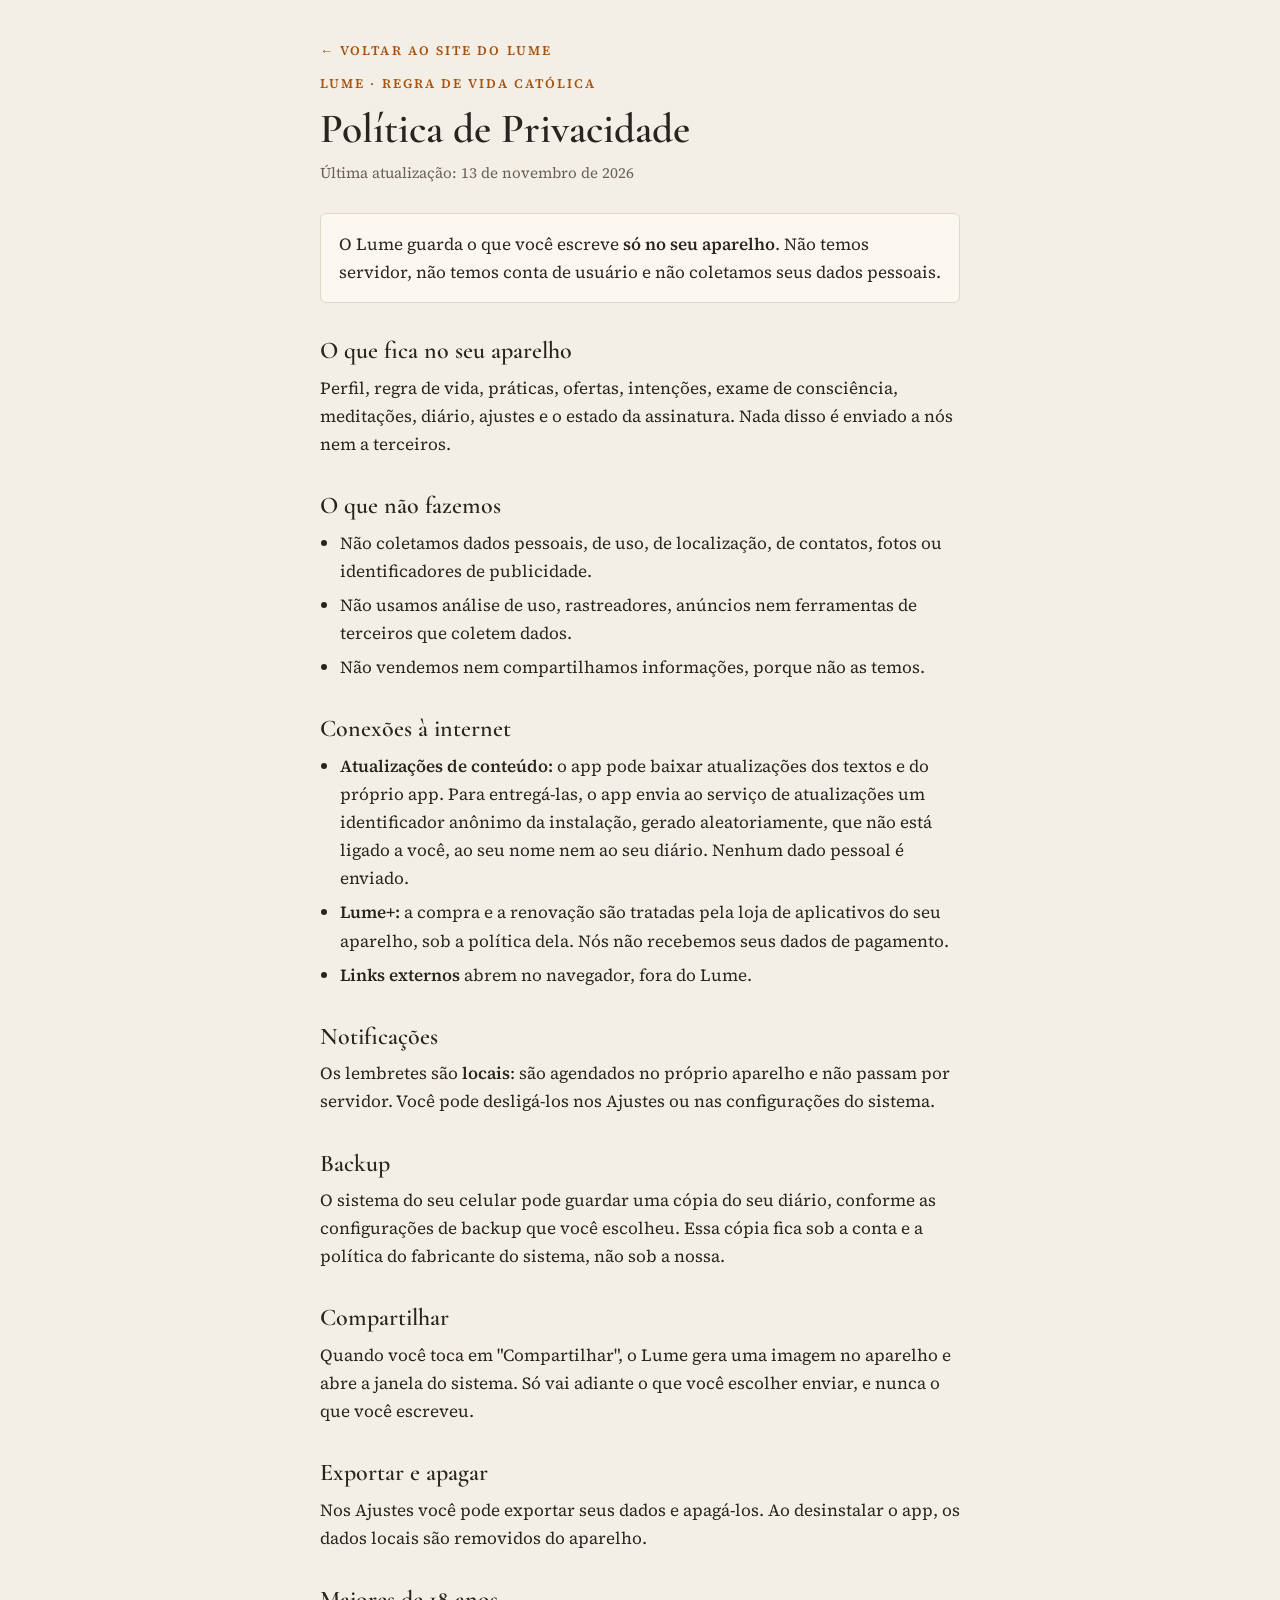
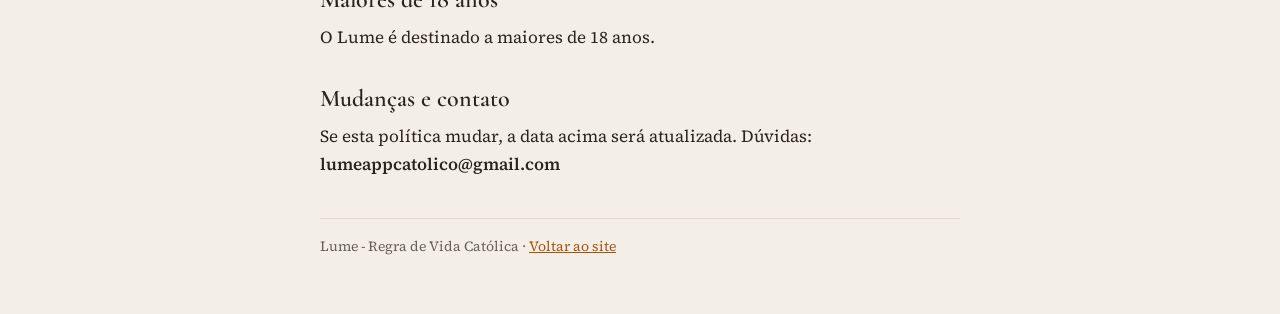
==== commit 4f44c7b9: "Política de privacidade mais genérica, sem citar serviços, lojas ou obras específicas Co-Authored-By" ====
--- a/index.html
+++ b/index.html
@@ -67,7 +67,7 @@
   <p class="marca"><a href="https://meiemordem-ui.github.io/lume-site/" style="text-decoration:none">← Voltar ao site do Lume</a></p>
   <p class="marca">Lume · Regra de Vida Católica</p>
   <h1>Política de Privacidade</h1>
-  <p class="data">Última atualização: 26 de outubro de 2026</p>
+  <p class="data">Última atualização: 13 de novembro de 2026</p>
 
   <div class="resumo">
     <p>O Lume guarda o que você escreve <strong>só no seu aparelho</strong>. Não temos servidor, não temos conta de usuário e não coletamos seus dados pessoais.</p>
@@ -85,16 +85,16 @@
 
   <h2>Conexões à internet</h2>
   <ul>
-    <li><strong>Atualizações de conteúdo:</strong> o app pode baixar atualizações dos textos e do próprio app (Expo Updates). Para entregar a atualização, o app envia ao serviço de atualizações (Expo) um identificador anônimo da instalação, gerado aleatoriamente, que não está ligado a você, ao seu nome nem ao seu diário. Nenhum dado pessoal é enviado.</li>
-    <li><strong>Lume+:</strong> a compra e a renovação são tratadas pela App Store ou pelo Google Play, sob a política de cada loja. Nós não recebemos seus dados de pagamento.</li>
-    <li><strong>Links externos</strong> (por exemplo, a tradução oficial da CNBB e letras de cantos) abrem no navegador, fora do Lume.</li>
+    <li><strong>Atualizações de conteúdo:</strong> o app pode baixar atualizações dos textos e do próprio app. Para entregá-las, o app envia ao serviço de atualizações um identificador anônimo da instalação, gerado aleatoriamente, que não está ligado a você, ao seu nome nem ao seu diário. Nenhum dado pessoal é enviado.</li>
+    <li><strong>Lume+:</strong> a compra e a renovação são tratadas pela loja de aplicativos do seu aparelho, sob a política dela. Nós não recebemos seus dados de pagamento.</li>
+    <li><strong>Links externos</strong> abrem no navegador, fora do Lume.</li>
   </ul>
 
   <h2>Notificações</h2>
   <p>Os lembretes são <strong>locais</strong>: são agendados no próprio aparelho e não passam por servidor. Você pode desligá-los nos Ajustes ou nas configurações do sistema.</p>
 
   <h2>Backup</h2>
-  <p>O sistema do seu celular (iCloud no iPhone, backup do Google no Android) pode guardar uma cópia do seu diário, conforme as configurações de backup que você escolheu. Essa cópia fica sob a conta e a política do iCloud ou do Google, não sob a nossa.</p>
+  <p>O sistema do seu celular pode guardar uma cópia do seu diário, conforme as configurações de backup que você escolheu. Essa cópia fica sob a conta e a política do fabricante do sistema, não sob a nossa.</p>
 
   <h2>Compartilhar</h2>
   <p>Quando você toca em "Compartilhar", o Lume gera uma imagem no aparelho e abre a janela do sistema. Só vai adiante o que você escolher enviar, e nunca o que você escreveu.</p>
